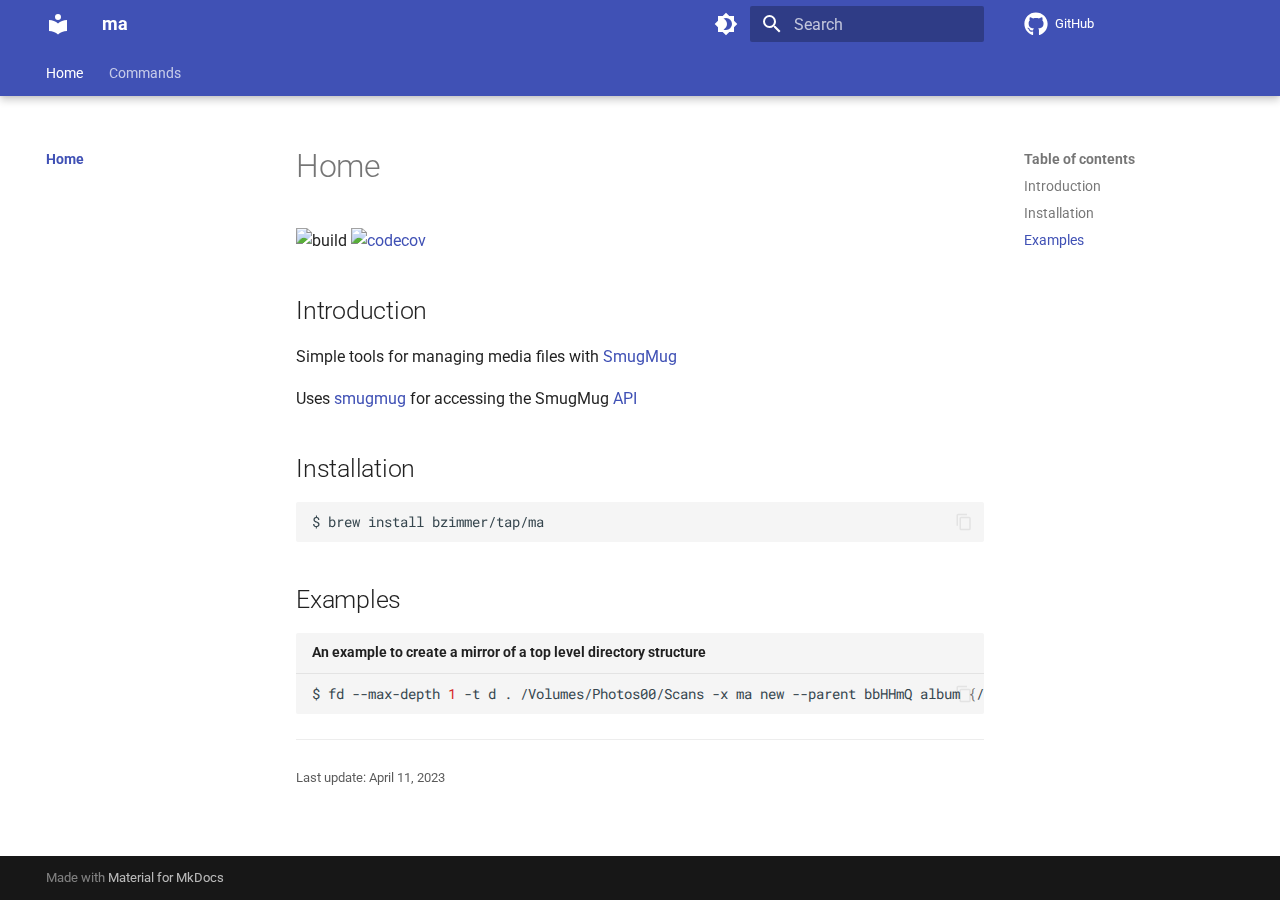
==== index.html @ cb4f2730 "Deployed d72f75f with MkDocs version: 1.4.2" ====
<!doctype html>
<html lang="en" class="no-js">
  <head>
    
      <meta charset="utf-8">
      <meta name="viewport" content="width=device-width,initial-scale=1">
      
      
      
        <link rel="canonical" href="https://bzimmer.github.io/ma/">
      
      
      
        <link rel="next" href="commands/">
      
      <link rel="icon" href="assets/images/favicon.png">
      <meta name="generator" content="mkdocs-1.4.2, mkdocs-material-9.1.6">
    
    
      
        <title>ma</title>
      
    
    
      <link rel="stylesheet" href="assets/stylesheets/main.ded33207.min.css">
      
        
        <link rel="stylesheet" href="assets/stylesheets/palette.a0c5b2b5.min.css">
      
      

    
    
    
      
        
        
        <link rel="preconnect" href="https://fonts.gstatic.com" crossorigin>
        <link rel="stylesheet" href="https://fonts.googleapis.com/css?family=Roboto:300,300i,400,400i,700,700i%7CRoboto+Mono:400,400i,700,700i&display=fallback">
        <style>:root{--md-text-font:"Roboto";--md-code-font:"Roboto Mono"}</style>
      
    
    
      <link rel="stylesheet" href="css/extra.css">
    
    <script>__md_scope=new URL(".",location),__md_hash=e=>[...e].reduce((e,_)=>(e<<5)-e+_.charCodeAt(0),0),__md_get=(e,_=localStorage,t=__md_scope)=>JSON.parse(_.getItem(t.pathname+"."+e)),__md_set=(e,_,t=localStorage,a=__md_scope)=>{try{t.setItem(a.pathname+"."+e,JSON.stringify(_))}catch(e){}}</script>
    
      

    
    
    
  </head>
  
  
    
    
      
    
    
    
    
    <body dir="ltr" data-md-color-scheme="default" data-md-color-primary="" data-md-color-accent="">
  
    
    
      <script>var palette=__md_get("__palette");if(palette&&"object"==typeof palette.color)for(var key of Object.keys(palette.color))document.body.setAttribute("data-md-color-"+key,palette.color[key])</script>
    
    <input class="md-toggle" data-md-toggle="drawer" type="checkbox" id="__drawer" autocomplete="off">
    <input class="md-toggle" data-md-toggle="search" type="checkbox" id="__search" autocomplete="off">
    <label class="md-overlay" for="__drawer"></label>
    <div data-md-component="skip">
      
        
        <a href="#home" class="md-skip">
          Skip to content
        </a>
      
    </div>
    <div data-md-component="announce">
      
    </div>
    
    
      

  

<header class="md-header md-header--shadow md-header--lifted" data-md-component="header">
  <nav class="md-header__inner md-grid" aria-label="Header">
    <a href="." title="ma" class="md-header__button md-logo" aria-label="ma" data-md-component="logo">
      
  
  <svg xmlns="http://www.w3.org/2000/svg" viewBox="0 0 24 24"><path d="M12 8a3 3 0 0 0 3-3 3 3 0 0 0-3-3 3 3 0 0 0-3 3 3 3 0 0 0 3 3m0 3.54C9.64 9.35 6.5 8 3 8v11c3.5 0 6.64 1.35 9 3.54 2.36-2.19 5.5-3.54 9-3.54V8c-3.5 0-6.64 1.35-9 3.54Z"/></svg>

    </a>
    <label class="md-header__button md-icon" for="__drawer">
      <svg xmlns="http://www.w3.org/2000/svg" viewBox="0 0 24 24"><path d="M3 6h18v2H3V6m0 5h18v2H3v-2m0 5h18v2H3v-2Z"/></svg>
    </label>
    <div class="md-header__title" data-md-component="header-title">
      <div class="md-header__ellipsis">
        <div class="md-header__topic">
          <span class="md-ellipsis">
            ma
          </span>
        </div>
        <div class="md-header__topic" data-md-component="header-topic">
          <span class="md-ellipsis">
            
              Home
            
          </span>
        </div>
      </div>
    </div>
    
      <form class="md-header__option" data-md-component="palette">
        
          
          <input class="md-option" data-md-color-media="(prefers-color-scheme: light)" data-md-color-scheme="default" data-md-color-primary="" data-md-color-accent=""  aria-label="dark mode"  type="radio" name="__palette" id="__palette_1">
          
            <label class="md-header__button md-icon" title="dark mode" for="__palette_2" hidden>
              <svg xmlns="http://www.w3.org/2000/svg" viewBox="0 0 24 24"><path d="M12 18c-.89 0-1.74-.2-2.5-.55C11.56 16.5 13 14.42 13 12c0-2.42-1.44-4.5-3.5-5.45C10.26 6.2 11.11 6 12 6a6 6 0 0 1 6 6 6 6 0 0 1-6 6m8-9.31V4h-4.69L12 .69 8.69 4H4v4.69L.69 12 4 15.31V20h4.69L12 23.31 15.31 20H20v-4.69L23.31 12 20 8.69Z"/></svg>
            </label>
          
        
          
          <input class="md-option" data-md-color-media="(prefers-color-scheme: dark)" data-md-color-scheme="slate" data-md-color-primary="" data-md-color-accent=""  aria-label="light mode"  type="radio" name="__palette" id="__palette_2">
          
            <label class="md-header__button md-icon" title="light mode" for="__palette_1" hidden>
              <svg xmlns="http://www.w3.org/2000/svg" viewBox="0 0 24 24"><path d="M12 8a4 4 0 0 0-4 4 4 4 0 0 0 4 4 4 4 0 0 0 4-4 4 4 0 0 0-4-4m0 10a6 6 0 0 1-6-6 6 6 0 0 1 6-6 6 6 0 0 1 6 6 6 6 0 0 1-6 6m8-9.31V4h-4.69L12 .69 8.69 4H4v4.69L.69 12 4 15.31V20h4.69L12 23.31 15.31 20H20v-4.69L23.31 12 20 8.69Z"/></svg>
            </label>
          
        
      </form>
    
    
    
      <label class="md-header__button md-icon" for="__search">
        <svg xmlns="http://www.w3.org/2000/svg" viewBox="0 0 24 24"><path d="M9.5 3A6.5 6.5 0 0 1 16 9.5c0 1.61-.59 3.09-1.56 4.23l.27.27h.79l5 5-1.5 1.5-5-5v-.79l-.27-.27A6.516 6.516 0 0 1 9.5 16 6.5 6.5 0 0 1 3 9.5 6.5 6.5 0 0 1 9.5 3m0 2C7 5 5 7 5 9.5S7 14 9.5 14 14 12 14 9.5 12 5 9.5 5Z"/></svg>
      </label>
      <div class="md-search" data-md-component="search" role="dialog">
  <label class="md-search__overlay" for="__search"></label>
  <div class="md-search__inner" role="search">
    <form class="md-search__form" name="search">
      <input type="text" class="md-search__input" name="query" aria-label="Search" placeholder="Search" autocapitalize="off" autocorrect="off" autocomplete="off" spellcheck="false" data-md-component="search-query" required>
      <label class="md-search__icon md-icon" for="__search">
        <svg xmlns="http://www.w3.org/2000/svg" viewBox="0 0 24 24"><path d="M9.5 3A6.5 6.5 0 0 1 16 9.5c0 1.61-.59 3.09-1.56 4.23l.27.27h.79l5 5-1.5 1.5-5-5v-.79l-.27-.27A6.516 6.516 0 0 1 9.5 16 6.5 6.5 0 0 1 3 9.5 6.5 6.5 0 0 1 9.5 3m0 2C7 5 5 7 5 9.5S7 14 9.5 14 14 12 14 9.5 12 5 9.5 5Z"/></svg>
        <svg xmlns="http://www.w3.org/2000/svg" viewBox="0 0 24 24"><path d="M20 11v2H8l5.5 5.5-1.42 1.42L4.16 12l7.92-7.92L13.5 5.5 8 11h12Z"/></svg>
      </label>
      <nav class="md-search__options" aria-label="Search">
        
        <button type="reset" class="md-search__icon md-icon" title="Clear" aria-label="Clear" tabindex="-1">
          <svg xmlns="http://www.w3.org/2000/svg" viewBox="0 0 24 24"><path d="M19 6.41 17.59 5 12 10.59 6.41 5 5 6.41 10.59 12 5 17.59 6.41 19 12 13.41 17.59 19 19 17.59 13.41 12 19 6.41Z"/></svg>
        </button>
      </nav>
      
    </form>
    <div class="md-search__output">
      <div class="md-search__scrollwrap" data-md-scrollfix>
        <div class="md-search-result" data-md-component="search-result">
          <div class="md-search-result__meta">
            Initializing search
          </div>
          <ol class="md-search-result__list" role="presentation"></ol>
        </div>
      </div>
    </div>
  </div>
</div>
    
    
      <div class="md-header__source">
        <a href="https://github.com/bzimmer/ma" title="Go to repository" class="md-source" data-md-component="source">
  <div class="md-source__icon md-icon">
    
    <svg xmlns="http://www.w3.org/2000/svg" viewBox="0 0 496 512"><!--! Font Awesome Free 6.4.0 by @fontawesome - https://fontawesome.com License - https://fontawesome.com/license/free (Icons: CC BY 4.0, Fonts: SIL OFL 1.1, Code: MIT License) Copyright 2023 Fonticons, Inc.--><path d="M165.9 397.4c0 2-2.3 3.6-5.2 3.6-3.3.3-5.6-1.3-5.6-3.6 0-2 2.3-3.6 5.2-3.6 3-.3 5.6 1.3 5.6 3.6zm-31.1-4.5c-.7 2 1.3 4.3 4.3 4.9 2.6 1 5.6 0 6.2-2s-1.3-4.3-4.3-5.2c-2.6-.7-5.5.3-6.2 2.3zm44.2-1.7c-2.9.7-4.9 2.6-4.6 4.9.3 2 2.9 3.3 5.9 2.6 2.9-.7 4.9-2.6 4.6-4.6-.3-1.9-3-3.2-5.9-2.9zM244.8 8C106.1 8 0 113.3 0 252c0 110.9 69.8 205.8 169.5 239.2 12.8 2.3 17.3-5.6 17.3-12.1 0-6.2-.3-40.4-.3-61.4 0 0-70 15-84.7-29.8 0 0-11.4-29.1-27.8-36.6 0 0-22.9-15.7 1.6-15.4 0 0 24.9 2 38.6 25.8 21.9 38.6 58.6 27.5 72.9 20.9 2.3-16 8.8-27.1 16-33.7-55.9-6.2-112.3-14.3-112.3-110.5 0-27.5 7.6-41.3 23.6-58.9-2.6-6.5-11.1-33.3 2.6-67.9 20.9-6.5 69 27 69 27 20-5.6 41.5-8.5 62.8-8.5s42.8 2.9 62.8 8.5c0 0 48.1-33.6 69-27 13.7 34.7 5.2 61.4 2.6 67.9 16 17.7 25.8 31.5 25.8 58.9 0 96.5-58.9 104.2-114.8 110.5 9.2 7.9 17 22.9 17 46.4 0 33.7-.3 75.4-.3 83.6 0 6.5 4.6 14.4 17.3 12.1C428.2 457.8 496 362.9 496 252 496 113.3 383.5 8 244.8 8zM97.2 352.9c-1.3 1-1 3.3.7 5.2 1.6 1.6 3.9 2.3 5.2 1 1.3-1 1-3.3-.7-5.2-1.6-1.6-3.9-2.3-5.2-1zm-10.8-8.1c-.7 1.3.3 2.9 2.3 3.9 1.6 1 3.6.7 4.3-.7.7-1.3-.3-2.9-2.3-3.9-2-.6-3.6-.3-4.3.7zm32.4 35.6c-1.6 1.3-1 4.3 1.3 6.2 2.3 2.3 5.2 2.6 6.5 1 1.3-1.3.7-4.3-1.3-6.2-2.2-2.3-5.2-2.6-6.5-1zm-11.4-14.7c-1.6 1-1.6 3.6 0 5.9 1.6 2.3 4.3 3.3 5.6 2.3 1.6-1.3 1.6-3.9 0-6.2-1.4-2.3-4-3.3-5.6-2z"/></svg>
  </div>
  <div class="md-source__repository">
    GitHub
  </div>
</a>
      </div>
    
  </nav>
  
    
      
<nav class="md-tabs" aria-label="Tabs" data-md-component="tabs">
  <div class="md-grid">
    <ul class="md-tabs__list">
      
        
  
  
    
  


  <li class="md-tabs__item">
    <a href="." class="md-tabs__link md-tabs__link--active">
      Home
    </a>
  </li>

      
        
  
  


  <li class="md-tabs__item">
    <a href="commands/" class="md-tabs__link">
      Commands
    </a>
  </li>

      
    </ul>
  </div>
</nav>
    
  
</header>
    
    <div class="md-container" data-md-component="container">
      
      
        
      
      <main class="md-main" data-md-component="main">
        <div class="md-main__inner md-grid">
          
            
              
              <div class="md-sidebar md-sidebar--primary" data-md-component="sidebar" data-md-type="navigation" >
                <div class="md-sidebar__scrollwrap">
                  <div class="md-sidebar__inner">
                    

  


<nav class="md-nav md-nav--primary md-nav--lifted" aria-label="Navigation" data-md-level="0">
  <label class="md-nav__title" for="__drawer">
    <a href="." title="ma" class="md-nav__button md-logo" aria-label="ma" data-md-component="logo">
      
  
  <svg xmlns="http://www.w3.org/2000/svg" viewBox="0 0 24 24"><path d="M12 8a3 3 0 0 0 3-3 3 3 0 0 0-3-3 3 3 0 0 0-3 3 3 3 0 0 0 3 3m0 3.54C9.64 9.35 6.5 8 3 8v11c3.5 0 6.64 1.35 9 3.54 2.36-2.19 5.5-3.54 9-3.54V8c-3.5 0-6.64 1.35-9 3.54Z"/></svg>

    </a>
    ma
  </label>
  
    <div class="md-nav__source">
      <a href="https://github.com/bzimmer/ma" title="Go to repository" class="md-source" data-md-component="source">
  <div class="md-source__icon md-icon">
    
    <svg xmlns="http://www.w3.org/2000/svg" viewBox="0 0 496 512"><!--! Font Awesome Free 6.4.0 by @fontawesome - https://fontawesome.com License - https://fontawesome.com/license/free (Icons: CC BY 4.0, Fonts: SIL OFL 1.1, Code: MIT License) Copyright 2023 Fonticons, Inc.--><path d="M165.9 397.4c0 2-2.3 3.6-5.2 3.6-3.3.3-5.6-1.3-5.6-3.6 0-2 2.3-3.6 5.2-3.6 3-.3 5.6 1.3 5.6 3.6zm-31.1-4.5c-.7 2 1.3 4.3 4.3 4.9 2.6 1 5.6 0 6.2-2s-1.3-4.3-4.3-5.2c-2.6-.7-5.5.3-6.2 2.3zm44.2-1.7c-2.9.7-4.9 2.6-4.6 4.9.3 2 2.9 3.3 5.9 2.6 2.9-.7 4.9-2.6 4.6-4.6-.3-1.9-3-3.2-5.9-2.9zM244.8 8C106.1 8 0 113.3 0 252c0 110.9 69.8 205.8 169.5 239.2 12.8 2.3 17.3-5.6 17.3-12.1 0-6.2-.3-40.4-.3-61.4 0 0-70 15-84.7-29.8 0 0-11.4-29.1-27.8-36.6 0 0-22.9-15.7 1.6-15.4 0 0 24.9 2 38.6 25.8 21.9 38.6 58.6 27.5 72.9 20.9 2.3-16 8.8-27.1 16-33.7-55.9-6.2-112.3-14.3-112.3-110.5 0-27.5 7.6-41.3 23.6-58.9-2.6-6.5-11.1-33.3 2.6-67.9 20.9-6.5 69 27 69 27 20-5.6 41.5-8.5 62.8-8.5s42.8 2.9 62.8 8.5c0 0 48.1-33.6 69-27 13.7 34.7 5.2 61.4 2.6 67.9 16 17.7 25.8 31.5 25.8 58.9 0 96.5-58.9 104.2-114.8 110.5 9.2 7.9 17 22.9 17 46.4 0 33.7-.3 75.4-.3 83.6 0 6.5 4.6 14.4 17.3 12.1C428.2 457.8 496 362.9 496 252 496 113.3 383.5 8 244.8 8zM97.2 352.9c-1.3 1-1 3.3.7 5.2 1.6 1.6 3.9 2.3 5.2 1 1.3-1 1-3.3-.7-5.2-1.6-1.6-3.9-2.3-5.2-1zm-10.8-8.1c-.7 1.3.3 2.9 2.3 3.9 1.6 1 3.6.7 4.3-.7.7-1.3-.3-2.9-2.3-3.9-2-.6-3.6-.3-4.3.7zm32.4 35.6c-1.6 1.3-1 4.3 1.3 6.2 2.3 2.3 5.2 2.6 6.5 1 1.3-1.3.7-4.3-1.3-6.2-2.2-2.3-5.2-2.6-6.5-1zm-11.4-14.7c-1.6 1-1.6 3.6 0 5.9 1.6 2.3 4.3 3.3 5.6 2.3 1.6-1.3 1.6-3.9 0-6.2-1.4-2.3-4-3.3-5.6-2z"/></svg>
  </div>
  <div class="md-source__repository">
    GitHub
  </div>
</a>
    </div>
  
  <ul class="md-nav__list" data-md-scrollfix>
    
      
      
      

  
  
    
  
  
    <li class="md-nav__item md-nav__item--active">
      
      <input class="md-nav__toggle md-toggle" type="checkbox" id="__toc">
      
      
        
      
      
        <label class="md-nav__link md-nav__link--active" for="__toc">
          Home
          <span class="md-nav__icon md-icon"></span>
        </label>
      
      <a href="." class="md-nav__link md-nav__link--active">
        Home
      </a>
      
        

<nav class="md-nav md-nav--secondary" aria-label="Table of contents">
  
  
  
    
  
  
    <label class="md-nav__title" for="__toc">
      <span class="md-nav__icon md-icon"></span>
      Table of contents
    </label>
    <ul class="md-nav__list" data-md-component="toc" data-md-scrollfix>
      
        <li class="md-nav__item">
  <a href="#introduction" class="md-nav__link">
    Introduction
  </a>
  
</li>
      
        <li class="md-nav__item">
  <a href="#installation" class="md-nav__link">
    Installation
  </a>
  
</li>
      
        <li class="md-nav__item">
  <a href="#examples" class="md-nav__link">
    Examples
  </a>
  
</li>
      
    </ul>
  
</nav>
      
    </li>
  

    
      
      
      

  
  
  
    <li class="md-nav__item">
      <a href="commands/" class="md-nav__link">
        Commands
      </a>
    </li>
  

    
  </ul>
</nav>
                  </div>
                </div>
              </div>
            
            
              
              <div class="md-sidebar md-sidebar--secondary" data-md-component="sidebar" data-md-type="toc" >
                <div class="md-sidebar__scrollwrap">
                  <div class="md-sidebar__inner">
                    

<nav class="md-nav md-nav--secondary" aria-label="Table of contents">
  
  
  
    
  
  
    <label class="md-nav__title" for="__toc">
      <span class="md-nav__icon md-icon"></span>
      Table of contents
    </label>
    <ul class="md-nav__list" data-md-component="toc" data-md-scrollfix>
      
        <li class="md-nav__item">
  <a href="#introduction" class="md-nav__link">
    Introduction
  </a>
  
</li>
      
        <li class="md-nav__item">
  <a href="#installation" class="md-nav__link">
    Installation
  </a>
  
</li>
      
        <li class="md-nav__item">
  <a href="#examples" class="md-nav__link">
    Examples
  </a>
  
</li>
      
    </ul>
  
</nav>
                  </div>
                </div>
              </div>
            
          
          
            <div class="md-content" data-md-component="content">
              <article class="md-content__inner md-typeset">
                
                  
  



  
  


<h1 id="home">Home</h1>
<p><img alt="build" src="https://github.com/bzimmer/ma/actions/workflows/build.yaml/badge.svg" />
<a href="https://codecov.io/gh/bzimmer/ma"><img alt="codecov" src="https://codecov.io/gh/bzimmer/ma/branch/main/graph/badge.svg?token=J4JYIPRZUC" /></a></p>
<h2 id="introduction">Introduction</h2>
<p>Simple tools for managing media files with <a href="https://smugmug.com/">SmugMug</a></p>
<p>Uses <a href="https://github.com/bzimmer/smugmug">smugmug</a> for accessing the SmugMug <a href="https://api.smugmug.com">API</a></p>
<h2 id="installation">Installation</h2>
<div class="language-shell highlight"><pre><span></span><code><span id="__span-0-1"><a id="__codelineno-0-1" name="__codelineno-0-1" href="#__codelineno-0-1"></a>$<span class="w"> </span>brew<span class="w"> </span>install<span class="w"> </span>bzimmer/tap/ma
</span></code></pre></div>
<h2 id="examples">Examples</h2>
<div class="language-shell highlight"><span class="filename">An example to create a mirror of a top level directory structure</span><pre><span></span><code><span id="__span-1-1"><a id="__codelineno-1-1" name="__codelineno-1-1" href="#__codelineno-1-1"></a>$<span class="w"> </span>fd<span class="w"> </span>--max-depth<span class="w"> </span><span class="m">1</span><span class="w"> </span>-t<span class="w"> </span>d<span class="w"> </span>.<span class="w"> </span>/Volumes/Photos00/Scans<span class="w"> </span>-x<span class="w"> </span>ma<span class="w"> </span>new<span class="w"> </span>--parent<span class="w"> </span>bbHHmQ<span class="w"> </span>album<span class="w"> </span><span class="o">{</span>/.<span class="o">}</span>
</span></code></pre></div>

  <hr>
<div class="md-source-file">
  <small>
    
      Last update:
      <span class="git-revision-date-localized-plugin git-revision-date-localized-plugin-date">April 11, 2023</span>
      
    
  </small>
</div>





                
              </article>
            </div>
          
          
        </div>
        
          <button type="button" class="md-top md-icon" data-md-component="top" hidden>
            <svg xmlns="http://www.w3.org/2000/svg" viewBox="0 0 24 24"><path d="M13 20h-2V8l-5.5 5.5-1.42-1.42L12 4.16l7.92 7.92-1.42 1.42L13 8v12Z"/></svg>
            Back to top
          </button>
        
      </main>
      
        <footer class="md-footer">
  
  <div class="md-footer-meta md-typeset">
    <div class="md-footer-meta__inner md-grid">
      <div class="md-copyright">
  
  
    Made with
    <a href="https://squidfunk.github.io/mkdocs-material/" target="_blank" rel="noopener">
      Material for MkDocs
    </a>
  
</div>
      
    </div>
  </div>
</footer>
      
    </div>
    <div class="md-dialog" data-md-component="dialog">
      <div class="md-dialog__inner md-typeset"></div>
    </div>
    
    <script id="__config" type="application/json">{"base": ".", "features": ["content.code.annotate", "content.code.copy", "content.code.select", "navigation.top", "navigation.instant", "navigation.expand", "navigation.sections", "navigation.tabs", "navigation.tabs.sticky"], "search": "assets/javascripts/workers/search.208ed371.min.js", "translations": {"clipboard.copied": "Copied to clipboard", "clipboard.copy": "Copy to clipboard", "search.result.more.one": "1 more on this page", "search.result.more.other": "# more on this page", "search.result.none": "No matching documents", "search.result.one": "1 matching document", "search.result.other": "# matching documents", "search.result.placeholder": "Type to start searching", "search.result.term.missing": "Missing", "select.version": "Select version"}}</script>
    
    
      <script src="assets/javascripts/bundle.51198bba.min.js"></script>
      
        <script src="https://unpkg.com/tablesort@5.3.0/dist/tablesort.min.js"></script>
      
        <script src="js/tablesort.js"></script>
      
    
  </body>
</html>
---- assets/stylesheets/main.ded33207.min.css ----
@charset "UTF-8";html{-webkit-text-size-adjust:none;-moz-text-size-adjust:none;text-size-adjust:none;box-sizing:border-box}*,:after,:before{box-sizing:inherit}@media (prefers-reduced-motion){*,:after,:before{transition:none!important}}body{margin:0}a,button,input,label{-webkit-tap-highlight-color:transparent}a{color:inherit;text-decoration:none}hr{border:0;box-sizing:initial;display:block;height:.05rem;overflow:visible;padding:0}small{font-size:80%}sub,sup{line-height:1em}img{border-style:none}table{border-collapse:initial;border-spacing:0}td,th{font-weight:400;vertical-align:top}button{background:#0000;border:0;font-family:inherit;font-size:inherit;margin:0;padding:0}input{border:0;outline:none}:root{--md-primary-fg-color:#4051b5;--md-primary-fg-color--light:#5d6cc0;--md-primary-fg-color--dark:#303fa1;--md-primary-bg-color:#fff;--md-primary-bg-color--light:#ffffffb3;--md-accent-fg-color:#526cfe;--md-accent-fg-color--transparent:#526cfe1a;--md-accent-bg-color:#fff;--md-accent-bg-color--light:#ffffffb3}:root,[data-md-color-scheme=default]{--md-default-fg-color:#000000de;--md-default-fg-color--light:#0000008a;--md-default-fg-color--lighter:#00000052;--md-default-fg-color--lightest:#00000012;--md-default-bg-color:#fff;--md-default-bg-color--light:#ffffffb3;--md-default-bg-color--lighter:#ffffff4d;--md-default-bg-color--lightest:#ffffff1f;--md-code-fg-color:#36464e;--md-code-bg-color:#f5f5f5;--md-code-hl-color:#ffff0080;--md-code-hl-number-color:#d52a2a;--md-code-hl-special-color:#db1457;--md-code-hl-function-color:#a846b9;--md-code-hl-constant-color:#6e59d9;--md-code-hl-keyword-color:#3f6ec6;--md-code-hl-string-color:#1c7d4d;--md-code-hl-name-color:var(--md-code-fg-color);--md-code-hl-operator-color:var(--md-default-fg-color--light);--md-code-hl-punctuation-color:var(--md-default-fg-color--light);--md-code-hl-comment-color:var(--md-default-fg-color--light);--md-code-hl-generic-color:var(--md-default-fg-color--light);--md-code-hl-variable-color:var(--md-default-fg-color--light);--md-typeset-color:var(--md-default-fg-color);--md-typeset-a-color:var(--md-primary-fg-color);--md-typeset-mark-color:#ffff0080;--md-typeset-del-color:#f5503d26;--md-typeset-ins-color:#0bd57026;--md-typeset-kbd-color:#fafafa;--md-typeset-kbd-accent-color:#fff;--md-typeset-kbd-border-color:#b8b8b8;--md-typeset-table-color:#0000001f;--md-typeset-table-color--light:rgba(0,0,0,.035);--md-admonition-fg-color:var(--md-default-fg-color);--md-admonition-bg-color:var(--md-default-bg-color);--md-warning-fg-color:#000000de;--md-warning-bg-color:#ff9;--md-footer-fg-color:#fff;--md-footer-fg-color--light:#ffffffb3;--md-footer-fg-color--lighter:#ffffff73;--md-footer-bg-color:#000000de;--md-footer-bg-color--dark:#00000052;--md-shadow-z1:0 0.2rem 0.5rem #0000000d,0 0 0.05rem #0000001a;--md-shadow-z2:0 0.2rem 0.5rem #0000001a,0 0 0.05rem #00000040;--md-shadow-z3:0 0.2rem 0.5rem #0003,0 0 0.05rem #00000059}.md-icon svg{fill:currentcolor;display:block;height:1.2rem;width:1.2rem}body{-webkit-font-smoothing:antialiased;-moz-osx-font-smoothing:grayscale;--md-text-font-family:var(--md-text-font,_),-apple-system,BlinkMacSystemFont,Helvetica,Arial,sans-serif;--md-code-font-family:var(--md-code-font,_),SFMono-Regular,Consolas,Menlo,monospace}aside,body,input{font-feature-settings:"kern","liga";color:var(--md-typeset-color);font-family:var(--md-text-font-family)}code,kbd,pre{font-feature-settings:"kern";font-family:var(--md-code-font-family)}:root{--md-typeset-table-sort-icon:url('data:image/svg+xml;charset=utf-8,<svg xmlns="http://www.w3.org/2000/svg" viewBox="0 0 24 24"><path d="m18 21-4-4h3V7h-3l4-4 4 4h-3v10h3M2 19v-2h10v2M2 13v-2h7v2M2 7V5h4v2H2Z"/></svg>');--md-typeset-table-sort-icon--asc:url('data:image/svg+xml;charset=utf-8,<svg xmlns="http://www.w3.org/2000/svg" viewBox="0 0 24 24"><path d="M19 17h3l-4 4-4-4h3V3h2M2 17h10v2H2M6 5v2H2V5m0 6h7v2H2v-2Z"/></svg>');--md-typeset-table-sort-icon--desc:url('data:image/svg+xml;charset=utf-8,<svg xmlns="http://www.w3.org/2000/svg" viewBox="0 0 24 24"><path d="M19 7h3l-4-4-4 4h3v14h2M2 17h10v2H2M6 5v2H2V5m0 6h7v2H2v-2Z"/></svg>')}.md-typeset{-webkit-print-color-adjust:exact;color-adjust:exact;font-size:.8rem;line-height:1.6}@media print{.md-typeset{font-size:.68rem}}.md-typeset blockquote,.md-typeset dl,.md-typeset figure,.md-typeset ol,.md-typeset pre,.md-typeset ul{margin-bottom:1em;margin-top:1em}.md-typeset h1{color:var(--md-default-fg-color--light);font-size:2em;line-height:1.3;margin:0 0 1.25em}.md-typeset h1,.md-typeset h2{font-weight:300;letter-spacing:-.01em}.md-typeset h2{font-size:1.5625em;line-height:1.4;margin:1.6em 0 .64em}.md-typeset h3{font-size:1.25em;font-weight:400;letter-spacing:-.01em;line-height:1.5;margin:1.6em 0 .8em}.md-typeset h2+h3{margin-top:.8em}.md-typeset h4{font-weight:700;letter-spacing:-.01em;margin:1em 0}.md-typeset h5,.md-typeset h6{color:var(--md-default-fg-color--light);font-size:.8em;font-weight:700;letter-spacing:-.01em;margin:1.25em 0}.md-typeset h5{text-transform:uppercase}.md-typeset hr{border-bottom:.05rem solid var(--md-default-fg-color--lightest);display:flow-root;margin:1.5em 0}.md-typeset a{color:var(--md-typeset-a-color);word-break:break-word}.md-typeset a,.md-typeset a:before{transition:color 125ms}.md-typeset a:focus,.md-typeset a:hover{color:var(--md-accent-fg-color)}.md-typeset a:focus code,.md-typeset a:hover code{background-color:var(--md-accent-fg-color--transparent)}.md-typeset a code{color:currentcolor;transition:background-color 125ms}.md-typeset a.focus-visible{outline-color:var(--md-accent-fg-color);outline-offset:.2rem}.md-typeset code,.md-typeset kbd,.md-typeset pre{color:var(--md-code-fg-color);direction:ltr;font-variant-ligatures:none}@media print{.md-typeset code,.md-typeset kbd,.md-typeset pre{white-space:pre-wrap}}.md-typeset code{background-color:var(--md-code-bg-color);border-radius:.1rem;-webkit-box-decoration-break:clone;box-decoration-break:clone;font-size:.85em;padding:0 .2941176471em;word-break:break-word}.md-typeset code:not(.focus-visible){-webkit-tap-highlight-color:transparent;outline:none}.md-typeset pre{display:flow-root;line-height:1.4;position:relative}.md-typeset pre>code{-webkit-box-decoration-break:slice;box-decoration-break:slice;box-shadow:none;display:block;margin:0;outline-color:var(--md-accent-fg-color);overflow:auto;padding:.7720588235em 1.1764705882em;scrollbar-color:var(--md-default-fg-color--lighter) #0000;scrollbar-width:thin;touch-action:auto;word-break:normal}.md-typeset pre>code:hover{scrollbar-color:var(--md-accent-fg-color) #0000}.md-typeset pre>code::-webkit-scrollbar{height:.2rem;width:.2rem}.md-typeset pre>code::-webkit-scrollbar-thumb{background-color:var(--md-default-fg-color--lighter)}.md-typeset pre>code::-webkit-scrollbar-thumb:hover{background-color:var(--md-accent-fg-color)}.md-typeset kbd{background-color:var(--md-typeset-kbd-color);border-radius:.1rem;box-shadow:0 .1rem 0 .05rem var(--md-typeset-kbd-border-color),0 .1rem 0 var(--md-typeset-kbd-border-color),0 -.1rem .2rem var(--md-typeset-kbd-accent-color) inset;color:var(--md-default-fg-color);display:inline-block;font-size:.75em;padding:0 .6666666667em;vertical-align:text-top;word-break:break-word}.md-typeset mark{background-color:var(--md-typeset-mark-color);-webkit-box-decoration-break:clone;box-decoration-break:clone;color:inherit;word-break:break-word}.md-typeset abbr{border-bottom:.05rem dotted var(--md-default-fg-color--light);cursor:help;text-decoration:none}@media (hover:none){.md-typeset abbr[title]:focus:after,.md-typeset abbr[title]:hover:after{background-color:var(--md-default-fg-color);border-radius:.1rem;box-shadow:var(--md-shadow-z3);color:var(--md-default-bg-color);content:attr(title);font-size:.7rem;left:.8rem;margin-top:2em;padding:.2rem .3rem;position:absolute;right:.8rem}}.md-typeset small{opacity:.75}[dir=ltr] .md-typeset sub,[dir=ltr] .md-typeset sup{margin-left:.078125em}[dir=rtl] .md-typeset sub,[dir=rtl] .md-typeset sup{margin-right:.078125em}[dir=ltr] .md-typeset blockquote{padding-left:.6rem}[dir=rtl] .md-typeset blockquote{padding-right:.6rem}[dir=ltr] .md-typeset blockquote{border-left:.2rem solid var(--md-default-fg-color--lighter)}[dir=rtl] .md-typeset blockquote{border-right:.2rem solid var(--md-default-fg-color--lighter)}.md-typeset blockquote{color:var(--md-default-fg-color--light);margin-left:0;margin-right:0}.md-typeset ul{list-style-type:disc}[dir=ltr] .md-typeset ol,[dir=ltr] .md-typeset ul{margin-left:.625em}[dir=rtl] .md-typeset ol,[dir=rtl] .md-typeset ul{margin-right:.625em}.md-typeset ol,.md-typeset ul{padding:0}.md-typeset ol:not([hidden]),.md-typeset ul:not([hidden]){display:flow-root}.md-typeset ol ol,.md-typeset ul ol{list-style-type:lower-alpha}.md-typeset ol ol ol,.md-typeset ul ol ol{list-style-type:lower-roman}[dir=ltr] .md-typeset ol li,[dir=ltr] .md-typeset ul li{margin-left:1.25em}[dir=rtl] .md-typeset ol li,[dir=rtl] .md-typeset ul li{margin-right:1.25em}.md-typeset ol li,.md-typeset ul li{margin-bottom:.5em}.md-typeset ol li blockquote,.md-typeset ol li p,.md-typeset ul li blockquote,.md-typeset ul li p{margin:.5em 0}.md-typeset ol li:last-child,.md-typeset ul li:last-child{margin-bottom:0}[dir=ltr] .md-typeset ol li ol,[dir=ltr] .md-typeset ol li ul,[dir=ltr] .md-typeset ul li ol,[dir=ltr] .md-typeset ul li ul{margin-left:.625em}[dir=rtl] .md-typeset ol li ol,[dir=rtl] .md-typeset ol li ul,[dir=rtl] .md-typeset ul li ol,[dir=rtl] .md-typeset ul li ul{margin-right:.625em}.md-typeset ol li ol,.md-typeset ol li ul,.md-typeset ul li ol,.md-typeset ul li ul{margin-bottom:.5em;margin-top:.5em}[dir=ltr] .md-typeset dd{margin-left:1.875em}[dir=rtl] .md-typeset dd{margin-right:1.875em}.md-typeset dd{margin-bottom:1.5em;margin-top:1em}.md-typeset img,.md-typeset svg,.md-typeset video{height:auto;max-width:100%}.md-typeset img[align=left]{margin:1em 1em 1em 0}.md-typeset img[align=right]{margin:1em 0 1em 1em}.md-typeset img[align]:only-child{margin-top:0}.md-typeset img[src$="#gh-dark-mode-only"],.md-typeset img[src$="#only-dark"]{display:none}.md-typeset figure{display:flow-root;margin:1em auto;max-width:100%;text-align:center;width:-webkit-fit-content;width:-moz-fit-content;width:fit-content}.md-typeset figure img{display:block}.md-typeset figcaption{font-style:italic;margin:1em auto;max-width:24rem}.md-typeset iframe{max-width:100%}.md-typeset table:not([class]){background-color:var(--md-default-bg-color);border:.05rem solid var(--md-typeset-table-color);border-radius:.1rem;display:inline-block;font-size:.64rem;max-width:100%;overflow:auto;touch-action:auto}@media print{.md-typeset table:not([class]){display:table}}.md-typeset table:not([class])+*{margin-top:1.5em}.md-typeset table:not([class]) td>:first-child,.md-typeset table:not([class]) th>:first-child{margin-top:0}.md-typeset table:not([class]) td>:last-child,.md-typeset table:not([class]) th>:last-child{margin-bottom:0}.md-typeset table:not([class]) td:not([align]),.md-typeset table:not([class]) th:not([align]){text-align:left}[dir=rtl] .md-typeset table:not([class]) td:not([align]),[dir=rtl] .md-typeset table:not([class]) th:not([align]){text-align:right}.md-typeset table:not([class]) th{font-weight:700;min-width:5rem;padding:.9375em 1.25em;vertical-align:top}.md-typeset table:not([class]) td{border-top:.05rem solid var(--md-typeset-table-color);padding:.9375em 1.25em;vertical-align:top}.md-typeset table:not([class]) tbody tr{transition:background-color 125ms}.md-typeset table:not([class]) tbody tr:hover{background-color:var(--md-typeset-table-color--light);box-shadow:0 .05rem 0 var(--md-default-bg-color) inset}.md-typeset table:not([class]) a{word-break:normal}.md-typeset table th[role=columnheader]{cursor:pointer}[dir=ltr] .md-typeset table th[role=columnheader]:after{margin-left:.5em}[dir=rtl] .md-typeset table th[role=columnheader]:after{margin-right:.5em}.md-typeset table th[role=columnheader]:after{content:"";display:inline-block;height:1.2em;-webkit-mask-image:var(--md-typeset-table-sort-icon);mask-image:var(--md-typeset-table-sort-icon);-webkit-mask-repeat:no-repeat;mask-repeat:no-repeat;-webkit-mask-size:contain;mask-size:contain;transition:background-color 125ms;vertical-align:text-bottom;width:1.2em}.md-typeset table th[role=columnheader]:hover:after{background-color:var(--md-default-fg-color--lighter)}.md-typeset table th[role=columnheader][aria-sort=ascending]:after{background-color:var(--md-default-fg-color--light);-webkit-mask-image:var(--md-typeset-table-sort-icon--asc);mask-image:var(--md-typeset-table-sort-icon--asc)}.md-typeset table th[role=columnheader][aria-sort=descending]:after{background-color:var(--md-default-fg-color--light);-webkit-mask-image:var(--md-typeset-table-sort-icon--desc);mask-image:var(--md-typeset-table-sort-icon--desc)}.md-typeset__scrollwrap{margin:1em -.8rem;overflow-x:auto;touch-action:auto}.md-typeset__table{display:inline-block;margin-bottom:.5em;padding:0 .8rem}@media print{.md-typeset__table{display:block}}html .md-typeset__table table{display:table;margin:0;overflow:hidden;width:100%}@media screen and (max-width:44.9375em){.md-content__inner>pre{margin:1em -.8rem}.md-content__inner>pre code{border-radius:0}}.md-banner{background-color:var(--md-footer-bg-color);color:var(--md-footer-fg-color);overflow:auto}@media print{.md-banner{display:none}}.md-banner--warning{background-color:var(--md-warning-bg-color);color:var(--md-warning-fg-color)}.md-banner__inner{font-size:.7rem;margin:.6rem auto;padding:0 .8rem}[dir=ltr] .md-banner__button{float:right}[dir=rtl] .md-banner__button{float:left}.md-banner__button{color:inherit;cursor:pointer;transition:opacity .25s}.md-banner__button:hover{opacity:.7}html{font-size:125%;height:100%;overflow-x:hidden}@media screen and (min-width:100em){html{font-size:137.5%}}@media screen and (min-width:125em){html{font-size:150%}}body{background-color:var(--md-default-bg-color);display:flex;flex-direction:column;font-size:.5rem;min-height:100%;position:relative;width:100%}@media print{body{display:block}}@media screen and (max-width:59.9375em){body[data-md-scrolllock]{position:fixed}}.md-grid{margin-left:auto;margin-right:auto;max-width:61rem}.md-container{display:flex;flex-direction:column;flex-grow:1}@media print{.md-container{display:block}}.md-main{flex-grow:1}.md-main__inner{display:flex;height:100%;margin-top:1.5rem}.md-ellipsis{overflow:hidden;text-overflow:ellipsis}.md-toggle{display:none}.md-option{height:0;opacity:0;position:absolute;width:0}.md-option:checked+label:not([hidden]){display:block}.md-option.focus-visible+label{outline-color:var(--md-accent-fg-color);outline-style:auto}.md-skip{background-color:var(--md-default-fg-color);border-radius:.1rem;color:var(--md-default-bg-color);font-size:.64rem;margin:.5rem;opacity:0;outline-color:var(--md-accent-fg-color);padding:.3rem .5rem;position:fixed;transform:translateY(.4rem);z-index:-1}.md-skip:focus{opacity:1;transform:translateY(0);transition:transform .25s cubic-bezier(.4,0,.2,1),opacity 175ms 75ms;z-index:10}@page{margin:25mm}:root{--md-clipboard-icon:url('data:image/svg+xml;charset=utf-8,<svg xmlns="http://www.w3.org/2000/svg" viewBox="0 0 24 24"><path d="M19 21H8V7h11m0-2H8a2 2 0 0 0-2 2v14a2 2 0 0 0 2 2h11a2 2 0 0 0 2-2V7a2 2 0 0 0-2-2m-3-4H4a2 2 0 0 0-2 2v14h2V3h12V1Z"/></svg>')}.md-clipboard{border-radius:.1rem;color:var(--md-default-fg-color--lightest);cursor:pointer;height:1.5em;outline-color:var(--md-accent-fg-color);outline-offset:.1rem;position:absolute;right:.5em;top:.5em;transition:color .25s;width:1.5em;z-index:1}@media print{.md-clipboard{display:none}}.md-clipboard:not(.focus-visible){-webkit-tap-highlight-color:transparent;outline:none}:hover>.md-clipboard{color:var(--md-default-fg-color--light)}.md-clipboard:focus,.md-clipboard:hover{color:var(--md-accent-fg-color)}.md-clipboard:after{background-color:currentcolor;content:"";display:block;height:1.125em;margin:0 auto;-webkit-mask-image:var(--md-clipboard-icon);mask-image:var(--md-clipboard-icon);-webkit-mask-position:center;mask-position:center;-webkit-mask-repeat:no-repeat;mask-repeat:no-repeat;-webkit-mask-size:contain;mask-size:contain;width:1.125em}.md-clipboard--inline{cursor:pointer}.md-clipboard--inline code{transition:color .25s,background-color .25s}.md-clipboard--inline:focus code,.md-clipboard--inline:hover code{background-color:var(--md-accent-fg-color--transparent);color:var(--md-accent-fg-color)}@keyframes consent{0%{opacity:0;transform:translateY(100%)}to{opacity:1;transform:translateY(0)}}@keyframes overlay{0%{opacity:0}to{opacity:1}}.md-consent__overlay{animation:overlay .25s both;-webkit-backdrop-filter:blur(.1rem);backdrop-filter:blur(.1rem);background-color:#0000008a;height:100%;opacity:1;position:fixed;top:0;width:100%;z-index:5}.md-consent__inner{animation:consent .5s cubic-bezier(.1,.7,.1,1) both;background-color:var(--md-default-bg-color);border:0;border-radius:.1rem;bottom:0;box-shadow:0 0 .2rem #0000001a,0 .2rem .4rem #0003;max-height:100%;overflow:auto;padding:0;position:fixed;width:100%;z-index:5}.md-consent__form{padding:.8rem}.md-consent__settings{display:none;margin:1em 0}input:checked+.md-consent__settings{display:block}.md-consent__controls{margin-bottom:.8rem}.md-typeset .md-consent__controls .md-button{display:inline}@media screen and (max-width:44.9375em){.md-typeset .md-consent__controls .md-button{display:block;margin-top:.4rem;text-align:center;width:100%}}.md-consent label{cursor:pointer}.md-content{flex-grow:1;min-width:0}.md-content__inner{margin:0 .8rem 1.2rem;padding-top:.6rem}@media screen and (min-width:76.25em){[dir=ltr] .md-sidebar--primary:not([hidden])~.md-content>.md-content__inner{margin-left:1.2rem}[dir=ltr] .md-sidebar--secondary:not([hidden])~.md-content>.md-content__inner,[dir=rtl] .md-sidebar--primary:not([hidden])~.md-content>.md-content__inner{margin-right:1.2rem}[dir=rtl] .md-sidebar--secondary:not([hidden])~.md-content>.md-content__inner{margin-left:1.2rem}}.md-content__inner:before{content:"";display:block;height:.4rem}.md-content__inner>:last-child{margin-bottom:0}[dir=ltr] .md-content__button{float:right}[dir=rtl] .md-content__button{float:left}[dir=ltr] .md-content__button{margin-left:.4rem}[dir=rtl] .md-content__button{margin-right:.4rem}.md-content__button{margin:.4rem 0;padding:0}@media print{.md-content__button{display:none}}.md-typeset .md-content__button{color:var(--md-default-fg-color--lighter)}.md-content__button svg{display:inline;vertical-align:top}[dir=rtl] .md-content__button svg{transform:scaleX(-1)}[dir=ltr] .md-dialog{right:.8rem}[dir=rtl] .md-dialog{left:.8rem}.md-dialog{background-color:var(--md-default-fg-color);border-radius:.1rem;bottom:.8rem;box-shadow:var(--md-shadow-z3);min-width:11.1rem;opacity:0;padding:.4rem .6rem;pointer-events:none;position:fixed;transform:translateY(100%);transition:transform 0ms .4s,opacity .4s;z-index:4}@media print{.md-dialog{display:none}}.md-dialog--active{opacity:1;pointer-events:auto;transform:translateY(0);transition:transform .4s cubic-bezier(.075,.85,.175,1),opacity .4s}.md-dialog__inner{color:var(--md-default-bg-color);font-size:.7rem}.md-feedback{margin:2em 0 1em;text-align:center}.md-feedback fieldset{border:none;margin:0;padding:0}.md-feedback__title{font-weight:700;margin:1em auto}.md-feedback__inner{position:relative}.md-feedback__list{align-content:baseline;display:flex;flex-wrap:wrap;justify-content:center;position:relative}.md-feedback__list:hover .md-icon:not(:disabled){color:var(--md-default-fg-color--lighter)}:disabled .md-feedback__list{min-height:1.8rem}.md-feedback__icon{color:var(--md-default-fg-color--light);cursor:pointer;flex-shrink:0;margin:0 .1rem;transition:color 125ms}.md-feedback__icon:not(:disabled).md-icon:hover{color:var(--md-accent-fg-color)}.md-feedback__icon:disabled{color:var(--md-default-fg-color--lightest);pointer-events:none}.md-feedback__note{opacity:0;position:relative;transform:translateY(.4rem);transition:transform .4s cubic-bezier(.1,.7,.1,1),opacity .15s}.md-feedback__note>*{margin:0 auto;max-width:16rem}:disabled .md-feedback__note{opacity:1;transform:translateY(0)}.md-footer{background-color:var(--md-footer-bg-color);color:var(--md-footer-fg-color)}@media print{.md-footer{display:none}}.md-footer__inner{justify-content:space-between;overflow:auto;padding:.2rem}.md-footer__inner:not([hidden]){display:flex}.md-footer__link{align-items:end;display:flex;flex-grow:0.01;margin-bottom:.4rem;margin-top:1rem;max-width:100%;outline-color:var(--md-accent-fg-color);overflow:hidden;transition:opacity .25s}.md-footer__link:focus,.md-footer__link:hover{opacity:.7}[dir=rtl] .md-footer__link svg{transform:scaleX(-1)}@media screen and (max-width:44.9375em){.md-footer__link--prev{flex-shrink:0}.md-footer__link--prev .md-footer__title{display:none}}[dir=ltr] .md-footer__link--next{margin-left:auto}[dir=rtl] .md-footer__link--next{margin-right:auto}.md-footer__link--next{text-align:right}[dir=rtl] .md-footer__link--next{text-align:left}.md-footer__title{flex-grow:1;font-size:.9rem;margin-bottom:.7rem;max-width:calc(100% - 2.4rem);padding:0 1rem;white-space:nowrap}.md-footer__button{margin:.2rem;padding:.4rem}.md-footer__direction{font-size:.64rem;opacity:.7}.md-footer-meta{background-color:var(--md-footer-bg-color--dark)}.md-footer-meta__inner{display:flex;flex-wrap:wrap;justify-content:space-between;padding:.2rem}html .md-footer-meta.md-typeset a{color:var(--md-footer-fg-color--light)}html .md-footer-meta.md-typeset a:focus,html .md-footer-meta.md-typeset a:hover{color:var(--md-footer-fg-color)}.md-copyright{color:var(--md-footer-fg-color--lighter);font-size:.64rem;margin:auto .6rem;padding:.4rem 0;width:100%}@media screen and (min-width:45em){.md-copyright{width:auto}}.md-copyright__highlight{color:var(--md-footer-fg-color--light)}.md-social{margin:0 .4rem;padding:.2rem 0 .6rem}@media screen and (min-width:45em){.md-social{padding:.6rem 0}}.md-social__link{display:inline-block;height:1.6rem;text-align:center;width:1.6rem}.md-social__link:before{line-height:1.9}.md-social__link svg{fill:currentcolor;max-height:.8rem;vertical-align:-25%}.md-typeset .md-button{border:.1rem solid;border-radius:.1rem;color:var(--md-primary-fg-color);cursor:pointer;display:inline-block;font-weight:700;padding:.625em 2em;transition:color 125ms,background-color 125ms,border-color 125ms}.md-typeset .md-button--primary{background-color:var(--md-primary-fg-color);border-color:var(--md-primary-fg-color);color:var(--md-primary-bg-color)}.md-typeset .md-button:focus,.md-typeset .md-button:hover{background-color:var(--md-accent-fg-color);border-color:var(--md-accent-fg-color);color:var(--md-accent-bg-color)}[dir=ltr] .md-typeset .md-input{border-top-left-radius:.1rem}[dir=ltr] .md-typeset .md-input,[dir=rtl] .md-typeset .md-input{border-top-right-radius:.1rem}[dir=rtl] .md-typeset .md-input{border-top-left-radius:.1rem}.md-typeset .md-input{border-bottom:.1rem solid var(--md-default-fg-color--lighter);box-shadow:var(--md-shadow-z1);font-size:.8rem;height:1.8rem;padding:0 .6rem;transition:border .25s,box-shadow .25s}.md-typeset .md-input:focus,.md-typeset .md-input:hover{border-bottom-color:var(--md-accent-fg-color);box-shadow:var(--md-shadow-z2)}.md-typeset .md-input--stretch{width:100%}.md-header{background-color:var(--md-primary-fg-color);box-shadow:0 0 .2rem #0000,0 .2rem .4rem #0000;color:var(--md-primary-bg-color);display:block;left:0;position:sticky;right:0;top:0;z-index:4}@media print{.md-header{display:none}}.md-header[hidden]{transform:translateY(-100%);transition:transform .25s cubic-bezier(.8,0,.6,1),box-shadow .25s}.md-header--shadow{box-shadow:0 0 .2rem #0000001a,0 .2rem .4rem #0003;transition:transform .25s cubic-bezier(.1,.7,.1,1),box-shadow .25s}.md-header__inner{align-items:center;display:flex;padding:0 .2rem}.md-header__button{color:currentcolor;cursor:pointer;margin:.2rem;outline-color:var(--md-accent-fg-color);padding:.4rem;position:relative;transition:opacity .25s;vertical-align:middle;z-index:1}.md-header__button:hover{opacity:.7}.md-header__button:not([hidden]){display:inline-block}.md-header__button:not(.focus-visible){-webkit-tap-highlight-color:transparent;outline:none}.md-header__button.md-logo{margin:.2rem;padding:.4rem}@media screen and (max-width:76.1875em){.md-header__button.md-logo{display:none}}.md-header__button.md-logo img,.md-header__button.md-logo svg{fill:currentcolor;display:block;height:1.2rem;width:auto}@media screen and (min-width:60em){.md-header__button[for=__search]{display:none}}.no-js .md-header__button[for=__search]{display:none}[dir=rtl] .md-header__button[for=__search] svg{transform:scaleX(-1)}@media screen and (min-width:76.25em){.md-header__button[for=__drawer]{display:none}}.md-header__topic{display:flex;max-width:100%;position:absolute;transition:transform .4s cubic-bezier(.1,.7,.1,1),opacity .15s;white-space:nowrap}.md-header__topic+.md-header__topic{opacity:0;pointer-events:none;transform:translateX(1.25rem);transition:transform .4s cubic-bezier(1,.7,.1,.1),opacity .15s;z-index:-1}[dir=rtl] .md-header__topic+.md-header__topic{transform:translateX(-1.25rem)}.md-header__topic:first-child{font-weight:700}[dir=ltr] .md-header__title{margin-left:1rem}[dir=rtl] .md-header__title{margin-right:1rem}[dir=ltr] .md-header__title{margin-right:.4rem}[dir=rtl] .md-header__title{margin-left:.4rem}.md-header__title{flex-grow:1;font-size:.9rem;height:2.4rem;line-height:2.4rem}.md-header__title--active .md-header__topic{opacity:0;pointer-events:none;transform:translateX(-1.25rem);transition:transform .4s cubic-bezier(1,.7,.1,.1),opacity .15s;z-index:-1}[dir=rtl] .md-header__title--active .md-header__topic{transform:translateX(1.25rem)}.md-header__title--active .md-header__topic+.md-header__topic{opacity:1;pointer-events:auto;transform:translateX(0);transition:transform .4s cubic-bezier(.1,.7,.1,1),opacity .15s;z-index:0}.md-header__title>.md-header__ellipsis{height:100%;position:relative;width:100%}.md-header__option{display:flex;flex-shrink:0;max-width:100%;transition:max-width 0ms .25s,opacity .25s .25s;white-space:nowrap}[data-md-toggle=search]:checked~.md-header .md-header__option{max-width:0;opacity:0;transition:max-width 0ms,opacity 0ms}.md-header__source{display:none}@media screen and (min-width:60em){[dir=ltr] .md-header__source{margin-left:1rem}[dir=rtl] .md-header__source{margin-right:1rem}.md-header__source{display:block;max-width:11.7rem;width:11.7rem}}@media screen and (min-width:76.25em){[dir=ltr] .md-header__source{margin-left:1.4rem}[dir=rtl] .md-header__source{margin-right:1.4rem}}:root{--md-nav-icon--prev:url('data:image/svg+xml;charset=utf-8,<svg xmlns="http://www.w3.org/2000/svg" viewBox="0 0 24 24"><path d="M20 11v2H8l5.5 5.5-1.42 1.42L4.16 12l7.92-7.92L13.5 5.5 8 11h12Z"/></svg>');--md-nav-icon--next:url('data:image/svg+xml;charset=utf-8,<svg xmlns="http://www.w3.org/2000/svg" viewBox="0 0 24 24"><path d="M8.59 16.58 13.17 12 8.59 7.41 10 6l6 6-6 6-1.41-1.42Z"/></svg>');--md-toc-icon:url('data:image/svg+xml;charset=utf-8,<svg xmlns="http://www.w3.org/2000/svg" viewBox="0 0 24 24"><path d="M3 9h14V7H3v2m0 4h14v-2H3v2m0 4h14v-2H3v2m16 0h2v-2h-2v2m0-10v2h2V7h-2m0 6h2v-2h-2v2Z"/></svg>')}.md-nav{font-size:.7rem;line-height:1.3}.md-nav__title{color:var(--md-default-fg-color--light);display:block;font-weight:700;overflow:hidden;padding:0 .6rem;text-overflow:ellipsis}.md-nav__title .md-nav__button{display:none}.md-nav__title .md-nav__button img{height:100%;width:auto}.md-nav__title .md-nav__button.md-logo img,.md-nav__title .md-nav__button.md-logo svg{fill:currentcolor;display:block;height:2.4rem;max-width:100%;object-fit:contain;width:auto}.md-nav__list{list-style:none;margin:0;padding:0}.md-nav__item{padding:0 .6rem}[dir=ltr] .md-nav__item .md-nav__item{padding-right:0}[dir=rtl] .md-nav__item .md-nav__item{padding-left:0}.md-nav__link{align-items:center;cursor:pointer;display:flex;justify-content:space-between;margin-top:.625em;overflow:hidden;scroll-snap-align:start;text-overflow:ellipsis;transition:color 125ms}.md-nav__link--passed{color:var(--md-default-fg-color--light)}.md-nav__item .md-nav__link--active{color:var(--md-typeset-a-color)}.md-nav__item .md-nav__link--index [href]{width:100%}.md-nav__link:focus,.md-nav__link:hover{color:var(--md-accent-fg-color)}.md-nav__link.focus-visible{outline-color:var(--md-accent-fg-color);outline-offset:.2rem}.md-nav--primary .md-nav__link[for=__toc]{display:none}.md-nav--primary .md-nav__link[for=__toc] .md-icon:after{background-color:currentcolor;display:block;height:100%;-webkit-mask-image:var(--md-toc-icon);mask-image:var(--md-toc-icon);width:100%}.md-nav--primary .md-nav__link[for=__toc]~.md-nav{display:none}.md-nav__link>*{cursor:pointer;display:flex}.md-nav__icon{flex-shrink:0}.md-nav__source{display:none}@media screen and (max-width:76.1875em){.md-nav--primary,.md-nav--primary .md-nav{background-color:var(--md-default-bg-color);display:flex;flex-direction:column;height:100%;left:0;position:absolute;right:0;top:0;z-index:1}.md-nav--primary .md-nav__item,.md-nav--primary .md-nav__title{font-size:.8rem;line-height:1.5}.md-nav--primary .md-nav__title{background-color:var(--md-default-fg-color--lightest);color:var(--md-default-fg-color--light);cursor:pointer;height:5.6rem;line-height:2.4rem;padding:3rem .8rem .2rem;position:relative;white-space:nowrap}[dir=ltr] .md-nav--primary .md-nav__title .md-nav__icon{left:.4rem}[dir=rtl] .md-nav--primary .md-nav__title .md-nav__icon{right:.4rem}.md-nav--primary .md-nav__title .md-nav__icon{display:block;height:1.2rem;margin:.2rem;position:absolute;top:.4rem;width:1.2rem}.md-nav--primary .md-nav__title .md-nav__icon:after{background-color:currentcolor;content:"";display:block;height:100%;-webkit-mask-image:var(--md-nav-icon--prev);mask-image:var(--md-nav-icon--prev);-webkit-mask-position:center;mask-position:center;-webkit-mask-repeat:no-repeat;mask-repeat:no-repeat;-webkit-mask-size:contain;mask-size:contain;width:100%}.md-nav--primary .md-nav__title~.md-nav__list{background-color:var(--md-default-bg-color);box-shadow:0 .05rem 0 var(--md-default-fg-color--lightest) inset;overflow-y:auto;scroll-snap-type:y mandatory;touch-action:pan-y}.md-nav--primary .md-nav__title~.md-nav__list>:first-child{border-top:0}.md-nav--primary .md-nav__title[for=__drawer]{background-color:var(--md-primary-fg-color);color:var(--md-primary-bg-color);font-weight:700}.md-nav--primary .md-nav__title .md-logo{display:block;left:.2rem;margin:.2rem;padding:.4rem;position:absolute;right:.2rem;top:.2rem}.md-nav--primary .md-nav__list{flex:1}.md-nav--primary .md-nav__item{border-top:.05rem solid var(--md-default-fg-color--lightest);padding:0}.md-nav--primary .md-nav__item--active>.md-nav__link{color:var(--md-typeset-a-color)}.md-nav--primary .md-nav__item--active>.md-nav__link:focus,.md-nav--primary .md-nav__item--active>.md-nav__link:hover{color:var(--md-accent-fg-color)}.md-nav--primary .md-nav__link{margin-top:0;padding:.6rem .8rem}[dir=ltr] .md-nav--primary .md-nav__link .md-nav__icon{margin-right:-.2rem}[dir=rtl] .md-nav--primary .md-nav__link .md-nav__icon{margin-left:-.2rem}.md-nav--primary .md-nav__link .md-nav__icon{font-size:1.2rem;height:1.2rem;width:1.2rem}.md-nav--primary .md-nav__link .md-nav__icon:after{background-color:currentcolor;content:"";display:block;height:100%;-webkit-mask-image:var(--md-nav-icon--next);mask-image:var(--md-nav-icon--next);-webkit-mask-position:center;mask-position:center;-webkit-mask-repeat:no-repeat;mask-repeat:no-repeat;-webkit-mask-size:contain;mask-size:contain;width:100%}[dir=rtl] .md-nav--primary .md-nav__icon:after{transform:scale(-1)}.md-nav--primary .md-nav--secondary .md-nav{background-color:initial;position:static}[dir=ltr] .md-nav--primary .md-nav--secondary .md-nav .md-nav__link{padding-left:1.4rem}[dir=rtl] .md-nav--primary .md-nav--secondary .md-nav .md-nav__link{padding-right:1.4rem}[dir=ltr] .md-nav--primary .md-nav--secondary .md-nav .md-nav .md-nav__link{padding-left:2rem}[dir=rtl] .md-nav--primary .md-nav--secondary .md-nav .md-nav .md-nav__link{padding-right:2rem}[dir=ltr] .md-nav--primary .md-nav--secondary .md-nav .md-nav .md-nav .md-nav__link{padding-left:2.6rem}[dir=rtl] .md-nav--primary .md-nav--secondary .md-nav .md-nav .md-nav .md-nav__link{padding-right:2.6rem}[dir=ltr] .md-nav--primary .md-nav--secondary .md-nav .md-nav .md-nav .md-nav .md-nav__link{padding-left:3.2rem}[dir=rtl] .md-nav--primary .md-nav--secondary .md-nav .md-nav .md-nav .md-nav .md-nav__link{padding-right:3.2rem}.md-nav--secondary{background-color:initial}.md-nav__toggle~.md-nav{display:flex;opacity:0;transform:translateX(100%);transition:transform .25s cubic-bezier(.8,0,.6,1),opacity 125ms 50ms}[dir=rtl] .md-nav__toggle~.md-nav{transform:translateX(-100%)}.md-nav__toggle:checked~.md-nav{opacity:1;transform:translateX(0);transition:transform .25s cubic-bezier(.4,0,.2,1),opacity 125ms 125ms}.md-nav__toggle:checked~.md-nav>.md-nav__list{-webkit-backface-visibility:hidden;backface-visibility:hidden}}@media screen and (max-width:59.9375em){.md-nav--primary .md-nav__link[for=__toc]{display:flex}.md-nav--primary .md-nav__link[for=__toc] .md-icon:after{content:""}.md-nav--primary .md-nav__link[for=__toc]+.md-nav__link{display:none}.md-nav--primary .md-nav__link[for=__toc]~.md-nav{display:flex}.md-nav__source{background-color:var(--md-primary-fg-color--dark);color:var(--md-primary-bg-color);display:block;padding:0 .2rem}}@media screen and (min-width:60em) and (max-width:76.1875em){.md-nav--integrated .md-nav__link[for=__toc]{display:flex}.md-nav--integrated .md-nav__link[for=__toc] .md-icon:after{content:""}.md-nav--integrated .md-nav__link[for=__toc]+.md-nav__link{display:none}.md-nav--integrated .md-nav__link[for=__toc]~.md-nav{display:flex}}@media screen and (min-width:60em){.md-nav--secondary .md-nav__title{background:var(--md-default-bg-color);box-shadow:0 0 .4rem .4rem var(--md-default-bg-color);position:sticky;top:0;z-index:1}.md-nav--secondary .md-nav__title[for=__toc]{scroll-snap-align:start}.md-nav--secondary .md-nav__title .md-nav__icon{display:none}}@media screen and (min-width:76.25em){.md-nav{transition:max-height .25s cubic-bezier(.86,0,.07,1)}.md-nav--primary .md-nav__title{background:var(--md-default-bg-color);box-shadow:0 0 .4rem .4rem var(--md-default-bg-color);position:sticky;top:0;z-index:1}.md-nav--primary .md-nav__title[for=__drawer]{scroll-snap-align:start}.md-nav--primary .md-nav__title .md-nav__icon,.md-nav__toggle~.md-nav{display:none}.md-nav__toggle:checked~.md-nav,.md-nav__toggle:indeterminate~.md-nav{display:block}.md-nav__item--nested>.md-nav>.md-nav__title{display:none}.md-nav__item--section{display:block;margin:1.25em 0}.md-nav__item--section:last-child{margin-bottom:0}.md-nav__item--section>.md-nav__link{font-weight:700;pointer-events:none}.md-nav__item--section>.md-nav__link[for]{color:var(--md-default-fg-color--light)}.md-nav__item--section>.md-nav__link--index [href]{pointer-events:auto}.md-nav__item--section>.md-nav__link .md-nav__icon{display:none}.md-nav__item--section>.md-nav{display:block}.md-nav__item--section>.md-nav>.md-nav__list>.md-nav__item{padding:0}.md-nav__icon{border-radius:100%;height:.9rem;transition:background-color .25s;width:.9rem}.md-nav__icon:hover{background-color:var(--md-accent-fg-color--transparent)}.md-nav__icon:after{background-color:currentcolor;border-radius:100%;content:"";display:inline-block;height:100%;-webkit-mask-image:var(--md-nav-icon--next);mask-image:var(--md-nav-icon--next);-webkit-mask-position:center;mask-position:center;-webkit-mask-repeat:no-repeat;mask-repeat:no-repeat;-webkit-mask-size:contain;mask-size:contain;transition:transform .25s;vertical-align:-.1rem;width:100%}[dir=rtl] .md-nav__icon:after{transform:rotate(180deg)}.md-nav__item--nested .md-nav__toggle:checked~.md-nav__link .md-nav__icon:after,.md-nav__item--nested .md-nav__toggle:indeterminate~.md-nav__link .md-nav__icon:after{transform:rotate(90deg)}.md-nav--lifted>.md-nav__list>.md-nav__item,.md-nav--lifted>.md-nav__list>.md-nav__item--nested,.md-nav--lifted>.md-nav__title{display:none}.md-nav--lifted>.md-nav__list>.md-nav__item--active{display:block;padding:0}.md-nav--lifted>.md-nav__list>.md-nav__item--active>.md-nav__link{background:var(--md-default-bg-color);box-shadow:0 0 .4rem .4rem var(--md-default-bg-color);font-weight:700;margin-top:0;padding:0 .6rem;position:sticky;top:0;z-index:1}.md-nav--lifted>.md-nav__list>.md-nav__item--active>.md-nav__link:not(.md-nav__link--index){pointer-events:none}.md-nav--lifted>.md-nav__list>.md-nav__item--active>.md-nav__link .md-nav__icon{display:none}.md-nav--lifted>.md-nav__list>.md-nav__item>[for]{color:var(--md-default-fg-color--light)}.md-nav--lifted .md-nav[data-md-level="1"]{display:block}[dir=ltr] .md-nav--lifted .md-nav[data-md-level="1"]>.md-nav__list>.md-nav__item{padding-right:.6rem}[dir=rtl] .md-nav--lifted .md-nav[data-md-level="1"]>.md-nav__list>.md-nav__item{padding-left:.6rem}.md-nav--integrated>.md-nav__list>.md-nav__item--active:not(.md-nav__item--nested){padding:0 .6rem}.md-nav--integrated>.md-nav__list>.md-nav__item--active:not(.md-nav__item--nested)>.md-nav__link{padding:0}[dir=ltr] .md-nav--integrated>.md-nav__list>.md-nav__item--active .md-nav--secondary{border-left:.05rem solid var(--md-primary-fg-color)}[dir=rtl] .md-nav--integrated>.md-nav__list>.md-nav__item--active .md-nav--secondary{border-right:.05rem solid var(--md-primary-fg-color)}.md-nav--integrated>.md-nav__list>.md-nav__item--active .md-nav--secondary{display:block;margin-bottom:1.25em}.md-nav--integrated>.md-nav__list>.md-nav__item--active .md-nav--secondary>.md-nav__title{display:none}}:root{--md-search-result-icon:url('data:image/svg+xml;charset=utf-8,<svg xmlns="http://www.w3.org/2000/svg" viewBox="0 0 24 24"><path d="M14 2H6a2 2 0 0 0-2 2v16a2 2 0 0 0 2 2h7c-.41-.25-.8-.56-1.14-.9-.33-.33-.61-.7-.86-1.1H6V4h7v5h5v1.18c.71.16 1.39.43 2 .82V8l-6-6m6.31 16.9c1.33-2.11.69-4.9-1.4-6.22-2.11-1.33-4.91-.68-6.22 1.4-1.34 2.11-.69 4.89 1.4 6.22 1.46.93 3.32.93 4.79.02L22 23.39 23.39 22l-3.08-3.1m-3.81.1a2.5 2.5 0 0 1-2.5-2.5 2.5 2.5 0 0 1 2.5-2.5 2.5 2.5 0 0 1 2.5 2.5 2.5 2.5 0 0 1-2.5 2.5Z"/></svg>')}.md-search{position:relative}@media screen and (min-width:60em){.md-search{padding:.2rem 0}}.no-js .md-search{display:none}.md-search__overlay{opacity:0;z-index:1}@media screen and (max-width:59.9375em){[dir=ltr] .md-search__overlay{left:-2.2rem}[dir=rtl] .md-search__overlay{right:-2.2rem}.md-search__overlay{background-color:var(--md-default-bg-color);border-radius:1rem;height:2rem;overflow:hidden;pointer-events:none;position:absolute;top:-1rem;transform-origin:center;transition:transform .3s .1s,opacity .2s .2s;width:2rem}[data-md-toggle=search]:checked~.md-header .md-search__overlay{opacity:1;transition:transform .4s,opacity .1s}}@media screen and (min-width:60em){[dir=ltr] .md-search__overlay{left:0}[dir=rtl] .md-search__overlay{right:0}.md-search__overlay{background-color:#0000008a;cursor:pointer;height:0;position:fixed;top:0;transition:width 0ms .25s,height 0ms .25s,opacity .25s;width:0}[data-md-toggle=search]:checked~.md-header .md-search__overlay{height:200vh;opacity:1;transition:width 0ms,height 0ms,opacity .25s;width:100%}}@media screen and (max-width:29.9375em){[data-md-toggle=search]:checked~.md-header .md-search__overlay{transform:scale(45)}}@media screen and (min-width:30em) and (max-width:44.9375em){[data-md-toggle=search]:checked~.md-header .md-search__overlay{transform:scale(60)}}@media screen and (min-width:45em) and (max-width:59.9375em){[data-md-toggle=search]:checked~.md-header .md-search__overlay{transform:scale(75)}}.md-search__inner{-webkit-backface-visibility:hidden;backface-visibility:hidden}@media screen and (max-width:59.9375em){[dir=ltr] .md-search__inner{left:0}[dir=rtl] .md-search__inner{right:0}.md-search__inner{height:0;opacity:0;overflow:hidden;position:fixed;top:0;transform:translateX(5%);transition:width 0ms .3s,height 0ms .3s,transform .15s cubic-bezier(.4,0,.2,1) .15s,opacity .15s .15s;width:0;z-index:2}[dir=rtl] .md-search__inner{transform:translateX(-5%)}[data-md-toggle=search]:checked~.md-header .md-search__inner{height:100%;opacity:1;transform:translateX(0);transition:width 0ms 0ms,height 0ms 0ms,transform .15s cubic-bezier(.1,.7,.1,1) .15s,opacity .15s .15s;width:100%}}@media screen and (min-width:60em){[dir=ltr] .md-search__inner{float:right}[dir=rtl] .md-search__inner{float:left}.md-search__inner{padding:.1rem 0;position:relative;transition:width .25s cubic-bezier(.1,.7,.1,1);width:11.7rem}}@media screen and (min-width:60em) and (max-width:76.1875em){[data-md-toggle=search]:checked~.md-header .md-search__inner{width:23.4rem}}@media screen and (min-width:76.25em){[data-md-toggle=search]:checked~.md-header .md-search__inner{width:34.4rem}}.md-search__form{background-color:var(--md-default-bg-color);box-shadow:0 0 .6rem #0000;height:2.4rem;position:relative;transition:color .25s,background-color .25s;z-index:2}@media screen and (min-width:60em){.md-search__form{background-color:#00000042;border-radius:.1rem;height:1.8rem}.md-search__form:hover{background-color:#ffffff1f}}[data-md-toggle=search]:checked~.md-header .md-search__form{background-color:var(--md-default-bg-color);border-radius:.1rem .1rem 0 0;box-shadow:0 0 .6rem #00000012;color:var(--md-default-fg-color)}[dir=ltr] .md-search__input{padding-left:3.6rem;padding-right:2.2rem}[dir=rtl] .md-search__input{padding-left:2.2rem;padding-right:3.6rem}.md-search__input{background:#0000;font-size:.9rem;height:100%;position:relative;text-overflow:ellipsis;width:100%;z-index:2}.md-search__input::placeholder{transition:color .25s}.md-search__input::placeholder,.md-search__input~.md-search__icon{color:var(--md-default-fg-color--light)}.md-search__input::-ms-clear{display:none}@media screen and (max-width:59.9375em){.md-search__input{font-size:.9rem;height:2.4rem;width:100%}}@media screen and (min-width:60em){[dir=ltr] .md-search__input{padding-left:2.2rem}[dir=rtl] .md-search__input{padding-right:2.2rem}.md-search__input{color:inherit;font-size:.8rem}.md-search__input::placeholder{color:var(--md-primary-bg-color--light)}.md-search__input+.md-search__icon{color:var(--md-primary-bg-color)}[data-md-toggle=search]:checked~.md-header .md-search__input{text-overflow:clip}[data-md-toggle=search]:checked~.md-header .md-search__input+.md-search__icon{color:var(--md-default-fg-color--light)}[data-md-toggle=search]:checked~.md-header .md-search__input::placeholder{color:#0000}}.md-search__icon{cursor:pointer;display:inline-block;height:1.2rem;transition:color .25s,opacity .25s;width:1.2rem}.md-search__icon:hover{opacity:.7}[dir=ltr] .md-search__icon[for=__search]{left:.5rem}[dir=rtl] .md-search__icon[for=__search]{right:.5rem}.md-search__icon[for=__search]{position:absolute;top:.3rem;z-index:2}[dir=rtl] .md-search__icon[for=__search] svg{transform:scaleX(-1)}@media screen and (max-width:59.9375em){[dir=ltr] .md-search__icon[for=__search]{left:.8rem}[dir=rtl] .md-search__icon[for=__search]{right:.8rem}.md-search__icon[for=__search]{top:.6rem}.md-search__icon[for=__search] svg:first-child{display:none}}@media screen and (min-width:60em){.md-search__icon[for=__search]{pointer-events:none}.md-search__icon[for=__search] svg:last-child{display:none}}[dir=ltr] .md-search__options{right:.5rem}[dir=rtl] .md-search__options{left:.5rem}.md-search__options{pointer-events:none;position:absolute;top:.3rem;z-index:2}@media screen and (max-width:59.9375em){[dir=ltr] .md-search__options{right:.8rem}[dir=rtl] .md-search__options{left:.8rem}.md-search__options{top:.6rem}}[dir=ltr] .md-search__options>.md-icon{margin-left:.2rem}[dir=rtl] .md-search__options>.md-icon{margin-right:.2rem}.md-search__options>.md-icon{color:var(--md-default-fg-color--light);opacity:0;transform:scale(.75);transition:transform .15s cubic-bezier(.1,.7,.1,1),opacity .15s}.md-search__options>.md-icon:not(.focus-visible){-webkit-tap-highlight-color:transparent;outline:none}[data-md-toggle=search]:checked~.md-header .md-search__input:valid~.md-search__options>.md-icon{opacity:1;pointer-events:auto;transform:scale(1)}[data-md-toggle=search]:checked~.md-header .md-search__input:valid~.md-search__options>.md-icon:hover{opacity:.7}[dir=ltr] .md-search__suggest{padding-left:3.6rem;padding-right:2.2rem}[dir=rtl] .md-search__suggest{padding-left:2.2rem;padding-right:3.6rem}.md-search__suggest{align-items:center;color:var(--md-default-fg-color--lighter);display:flex;font-size:.9rem;height:100%;opacity:0;position:absolute;top:0;transition:opacity 50ms;white-space:nowrap;width:100%}@media screen and (min-width:60em){[dir=ltr] .md-search__suggest{padding-left:2.2rem}[dir=rtl] .md-search__suggest{padding-right:2.2rem}.md-search__suggest{font-size:.8rem}}[data-md-toggle=search]:checked~.md-header .md-search__suggest{opacity:1;transition:opacity .3s .1s}[dir=ltr] .md-search__output{border-bottom-left-radius:.1rem}[dir=ltr] .md-search__output,[dir=rtl] .md-search__output{border-bottom-right-radius:.1rem}[dir=rtl] .md-search__output{border-bottom-left-radius:.1rem}.md-search__output{overflow:hidden;position:absolute;width:100%;z-index:1}@media screen and (max-width:59.9375em){.md-search__output{bottom:0;top:2.4rem}}@media screen and (min-width:60em){.md-search__output{opacity:0;top:1.9rem;transition:opacity .4s}[data-md-toggle=search]:checked~.md-header .md-search__output{box-shadow:var(--md-shadow-z3);opacity:1}}.md-search__scrollwrap{-webkit-backface-visibility:hidden;backface-visibility:hidden;background-color:var(--md-default-bg-color);height:100%;overflow-y:auto;touch-action:pan-y}@media (-webkit-max-device-pixel-ratio:1),(max-resolution:1dppx){.md-search__scrollwrap{transform:translateZ(0)}}@media screen and (min-width:60em) and (max-width:76.1875em){.md-search__scrollwrap{width:23.4rem}}@media screen and (min-width:76.25em){.md-search__scrollwrap{width:34.4rem}}@media screen and (min-width:60em){.md-search__scrollwrap{max-height:0;scrollbar-color:var(--md-default-fg-color--lighter) #0000;scrollbar-width:thin}[data-md-toggle=search]:checked~.md-header .md-search__scrollwrap{max-height:75vh}.md-search__scrollwrap:hover{scrollbar-color:var(--md-accent-fg-color) #0000}.md-search__scrollwrap::-webkit-scrollbar{height:.2rem;width:.2rem}.md-search__scrollwrap::-webkit-scrollbar-thumb{background-color:var(--md-default-fg-color--lighter)}.md-search__scrollwrap::-webkit-scrollbar-thumb:hover{background-color:var(--md-accent-fg-color)}}.md-search-result{color:var(--md-default-fg-color);word-break:break-word}.md-search-result__meta{background-color:var(--md-default-fg-color--lightest);color:var(--md-default-fg-color--light);font-size:.64rem;line-height:1.8rem;padding:0 .8rem;scroll-snap-align:start}@media screen and (min-width:60em){[dir=ltr] .md-search-result__meta{padding-left:2.2rem}[dir=rtl] .md-search-result__meta{padding-right:2.2rem}}.md-search-result__list{list-style:none;margin:0;padding:0;-webkit-user-select:none;-moz-user-select:none;user-select:none}.md-search-result__item{box-shadow:0 -.05rem var(--md-default-fg-color--lightest)}.md-search-result__item:first-child{box-shadow:none}.md-search-result__link{display:block;outline:none;scroll-snap-align:start;transition:background-color .25s}.md-search-result__link:focus,.md-search-result__link:hover{background-color:var(--md-accent-fg-color--transparent)}.md-search-result__link:last-child p:last-child{margin-bottom:.6rem}.md-search-result__more>summary{cursor:pointer;display:block;outline:none;position:sticky;scroll-snap-align:start;top:0;z-index:1}.md-search-result__more>summary::marker{display:none}.md-search-result__more>summary::-webkit-details-marker{display:none}.md-search-result__more>summary>div{color:var(--md-typeset-a-color);font-size:.64rem;padding:.75em .8rem;transition:color .25s,background-color .25s}@media screen and (min-width:60em){[dir=ltr] .md-search-result__more>summary>div{padding-left:2.2rem}[dir=rtl] .md-search-result__more>summary>div{padding-right:2.2rem}}.md-search-result__more>summary:focus>div,.md-search-result__more>summary:hover>div{background-color:var(--md-accent-fg-color--transparent);color:var(--md-accent-fg-color)}.md-search-result__more[open]>summary{background-color:var(--md-default-bg-color)}.md-search-result__article{overflow:hidden;padding:0 .8rem;position:relative}@media screen and (min-width:60em){[dir=ltr] .md-search-result__article{padding-left:2.2rem}[dir=rtl] .md-search-result__article{padding-right:2.2rem}}[dir=ltr] .md-search-result__icon{left:0}[dir=rtl] .md-search-result__icon{right:0}.md-search-result__icon{color:var(--md-default-fg-color--light);height:1.2rem;margin:.5rem;position:absolute;width:1.2rem}@media screen and (max-width:59.9375em){.md-search-result__icon{display:none}}.md-search-result__icon:after{background-color:currentcolor;content:"";display:inline-block;height:100%;-webkit-mask-image:var(--md-search-result-icon);mask-image:var(--md-search-result-icon);-webkit-mask-position:center;mask-position:center;-webkit-mask-repeat:no-repeat;mask-repeat:no-repeat;-webkit-mask-size:contain;mask-size:contain;width:100%}[dir=rtl] .md-search-result__icon:after{transform:scaleX(-1)}.md-search-result .md-typeset{color:var(--md-default-fg-color--light);font-size:.64rem;line-height:1.6}.md-search-result .md-typeset h1{color:var(--md-default-fg-color);font-size:.8rem;font-weight:400;line-height:1.4;margin:.55rem 0}.md-search-result .md-typeset h1 mark{text-decoration:none}.md-search-result .md-typeset h2{color:var(--md-default-fg-color);font-size:.64rem;font-weight:700;line-height:1.6;margin:.5em 0}.md-search-result .md-typeset h2 mark{text-decoration:none}.md-search-result__terms{color:var(--md-default-fg-color);display:block;font-size:.64rem;font-style:italic;margin:.5em 0}.md-search-result mark{background-color:initial;color:var(--md-accent-fg-color);text-decoration:underline}.md-select{position:relative;z-index:1}.md-select__inner{background-color:var(--md-default-bg-color);border-radius:.1rem;box-shadow:var(--md-shadow-z2);color:var(--md-default-fg-color);left:50%;margin-top:.2rem;max-height:0;opacity:0;position:absolute;top:calc(100% - .2rem);transform:translate3d(-50%,.3rem,0);transition:transform .25s 375ms,opacity .25s .25s,max-height 0ms .5s}.md-select:focus-within .md-select__inner,.md-select:hover .md-select__inner{max-height:10rem;opacity:1;transform:translate3d(-50%,0,0);transition:transform .25s cubic-bezier(.1,.7,.1,1),opacity .25s,max-height 0ms}.md-select__inner:after{border-bottom:.2rem solid #0000;border-bottom-color:var(--md-default-bg-color);border-left:.2rem solid #0000;border-right:.2rem solid #0000;border-top:0;content:"";height:0;left:50%;margin-left:-.2rem;margin-top:-.2rem;position:absolute;top:0;width:0}.md-select__list{border-radius:.1rem;font-size:.8rem;list-style-type:none;margin:0;max-height:inherit;overflow:auto;padding:0}.md-select__item{line-height:1.8rem}[dir=ltr] .md-select__link{padding-left:.6rem;padding-right:1.2rem}[dir=rtl] .md-select__link{padding-left:1.2rem;padding-right:.6rem}.md-select__link{cursor:pointer;display:block;outline:none;scroll-snap-align:start;transition:background-color .25s,color .25s;width:100%}.md-select__link:focus,.md-select__link:hover{color:var(--md-accent-fg-color)}.md-select__link:focus{background-color:var(--md-default-fg-color--lightest)}.md-sidebar{align-self:flex-start;flex-shrink:0;padding:1.2rem 0;position:sticky;top:2.4rem;width:12.1rem}@media print{.md-sidebar{display:none}}@media screen and (max-width:76.1875em){[dir=ltr] .md-sidebar--primary{left:-12.1rem}[dir=rtl] .md-sidebar--primary{right:-12.1rem}.md-sidebar--primary{background-color:var(--md-default-bg-color);display:block;height:100%;position:fixed;top:0;transform:translateX(0);transition:transform .25s cubic-bezier(.4,0,.2,1),box-shadow .25s;width:12.1rem;z-index:5}[data-md-toggle=drawer]:checked~.md-container .md-sidebar--primary{box-shadow:var(--md-shadow-z3);transform:translateX(12.1rem)}[dir=rtl] [data-md-toggle=drawer]:checked~.md-container .md-sidebar--primary{transform:translateX(-12.1rem)}.md-sidebar--primary .md-sidebar__scrollwrap{bottom:0;left:0;margin:0;overflow:hidden;position:absolute;right:0;scroll-snap-type:none;top:0}}@media screen and (min-width:76.25em){.md-sidebar{height:0}.no-js .md-sidebar{height:auto}.md-header--lifted~.md-container .md-sidebar{top:4.8rem}}.md-sidebar--secondary{display:none;order:2}@media screen and (min-width:60em){.md-sidebar--secondary{height:0}.no-js .md-sidebar--secondary{height:auto}.md-sidebar--secondary:not([hidden]){display:block}.md-sidebar--secondary .md-sidebar__scrollwrap{touch-action:pan-y}}.md-sidebar__scrollwrap{scrollbar-gutter:stable;-webkit-backface-visibility:hidden;backface-visibility:hidden;margin:0 .2rem;overflow-y:auto;scrollbar-color:var(--md-default-fg-color--lighter) #0000;scrollbar-width:thin}.md-sidebar__scrollwrap::-webkit-scrollbar{height:.2rem;width:.2rem}.md-sidebar__scrollwrap:focus-within,.md-sidebar__scrollwrap:hover{scrollbar-color:var(--md-accent-fg-color) #0000}.md-sidebar__scrollwrap:focus-within::-webkit-scrollbar-thumb,.md-sidebar__scrollwrap:hover::-webkit-scrollbar-thumb{background-color:var(--md-default-fg-color--lighter)}.md-sidebar__scrollwrap:focus-within::-webkit-scrollbar-thumb:hover,.md-sidebar__scrollwrap:hover::-webkit-scrollbar-thumb:hover{background-color:var(--md-accent-fg-color)}@supports selector(::-webkit-scrollbar){.md-sidebar__scrollwrap{scrollbar-gutter:auto}[dir=ltr] .md-sidebar__inner{padding-right:calc(100% - 11.5rem)}[dir=rtl] .md-sidebar__inner{padding-left:calc(100% - 11.5rem)}}@media screen and (max-width:76.1875em){.md-overlay{background-color:#0000008a;height:0;opacity:0;position:fixed;top:0;transition:width 0ms .25s,height 0ms .25s,opacity .25s;width:0;z-index:5}[data-md-toggle=drawer]:checked~.md-overlay{height:100%;opacity:1;transition:width 0ms,height 0ms,opacity .25s;width:100%}}@keyframes facts{0%{height:0}to{height:.65rem}}@keyframes fact{0%{opacity:0;transform:translateY(100%)}50%{opacity:0}to{opacity:1;transform:translateY(0)}}:root{--md-source-forks-icon:url('data:image/svg+xml;charset=utf-8,<svg xmlns="http://www.w3.org/2000/svg" viewBox="0 0 16 16"><path d="M5 5.372v.878c0 .414.336.75.75.75h4.5a.75.75 0 0 0 .75-.75v-.878a2.25 2.25 0 1 1 1.5 0v.878a2.25 2.25 0 0 1-2.25 2.25h-1.5v2.128a2.251 2.251 0 1 1-1.5 0V8.5h-1.5A2.25 2.25 0 0 1 3.5 6.25v-.878a2.25 2.25 0 1 1 1.5 0ZM5 3.25a.75.75 0 1 0-1.5 0 .75.75 0 0 0 1.5 0Zm6.75.75a.75.75 0 1 0 0-1.5.75.75 0 0 0 0 1.5Zm-3 8.75a.75.75 0 1 0-1.5 0 .75.75 0 0 0 1.5 0Z"/></svg>');--md-source-repositories-icon:url('data:image/svg+xml;charset=utf-8,<svg xmlns="http://www.w3.org/2000/svg" viewBox="0 0 16 16"><path d="M2 2.5A2.5 2.5 0 0 1 4.5 0h8.75a.75.75 0 0 1 .75.75v12.5a.75.75 0 0 1-.75.75h-2.5a.75.75 0 0 1 0-1.5h1.75v-2h-8a1 1 0 0 0-.714 1.7.75.75 0 1 1-1.072 1.05A2.495 2.495 0 0 1 2 11.5Zm10.5-1h-8a1 1 0 0 0-1 1v6.708A2.486 2.486 0 0 1 4.5 9h8ZM5 12.25a.25.25 0 0 1 .25-.25h3.5a.25.25 0 0 1 .25.25v3.25a.25.25 0 0 1-.4.2l-1.45-1.087a.249.249 0 0 0-.3 0L5.4 15.7a.25.25 0 0 1-.4-.2Z"/></svg>');--md-source-stars-icon:url('data:image/svg+xml;charset=utf-8,<svg xmlns="http://www.w3.org/2000/svg" viewBox="0 0 16 16"><path d="M8 .25a.75.75 0 0 1 .673.418l1.882 3.815 4.21.612a.75.75 0 0 1 .416 1.279l-3.046 2.97.719 4.192a.751.751 0 0 1-1.088.791L8 12.347l-3.766 1.98a.75.75 0 0 1-1.088-.79l.72-4.194L.818 6.374a.75.75 0 0 1 .416-1.28l4.21-.611L7.327.668A.75.75 0 0 1 8 .25Zm0 2.445L6.615 5.5a.75.75 0 0 1-.564.41l-3.097.45 2.24 2.184a.75.75 0 0 1 .216.664l-.528 3.084 2.769-1.456a.75.75 0 0 1 .698 0l2.77 1.456-.53-3.084a.75.75 0 0 1 .216-.664l2.24-2.183-3.096-.45a.75.75 0 0 1-.564-.41L8 2.694Z"/></svg>');--md-source-version-icon:url('data:image/svg+xml;charset=utf-8,<svg xmlns="http://www.w3.org/2000/svg" viewBox="0 0 16 16"><path d="M1 7.775V2.75C1 1.784 1.784 1 2.75 1h5.025c.464 0 .91.184 1.238.513l6.25 6.25a1.75 1.75 0 0 1 0 2.474l-5.026 5.026a1.75 1.75 0 0 1-2.474 0l-6.25-6.25A1.752 1.752 0 0 1 1 7.775Zm1.5 0c0 .066.026.13.073.177l6.25 6.25a.25.25 0 0 0 .354 0l5.025-5.025a.25.25 0 0 0 0-.354l-6.25-6.25a.25.25 0 0 0-.177-.073H2.75a.25.25 0 0 0-.25.25ZM6 5a1 1 0 1 1 0 2 1 1 0 0 1 0-2Z"/></svg>')}.md-source{-webkit-backface-visibility:hidden;backface-visibility:hidden;display:block;font-size:.65rem;line-height:1.2;outline-color:var(--md-accent-fg-color);transition:opacity .25s;white-space:nowrap}.md-source:hover{opacity:.7}.md-source__icon{display:inline-block;height:2.4rem;vertical-align:middle;width:2rem}[dir=ltr] .md-source__icon svg{margin-left:.6rem}[dir=rtl] .md-source__icon svg{margin-right:.6rem}.md-source__icon svg{margin-top:.6rem}[dir=ltr] .md-source__icon+.md-source__repository{padding-left:2rem}[dir=rtl] .md-source__icon+.md-source__repository{padding-right:2rem}[dir=ltr] .md-source__icon+.md-source__repository{margin-left:-2rem}[dir=rtl] .md-source__icon+.md-source__repository{margin-right:-2rem}[dir=ltr] .md-source__repository{margin-left:.6rem}[dir=rtl] .md-source__repository{margin-right:.6rem}.md-source__repository{display:inline-block;max-width:calc(100% - 1.2rem);overflow:hidden;text-overflow:ellipsis;vertical-align:middle}.md-source__facts{display:flex;font-size:.55rem;gap:.4rem;list-style-type:none;margin:.1rem 0 0;opacity:.75;overflow:hidden;padding:0;width:100%}.md-source__repository--active .md-source__facts{animation:facts .25s ease-in}.md-source__fact{overflow:hidden;text-overflow:ellipsis}.md-source__repository--active .md-source__fact{animation:fact .4s ease-out}[dir=ltr] .md-source__fact:before{margin-right:.1rem}[dir=rtl] .md-source__fact:before{margin-left:.1rem}.md-source__fact:before{background-color:currentcolor;content:"";display:inline-block;height:.6rem;-webkit-mask-position:center;mask-position:center;-webkit-mask-repeat:no-repeat;mask-repeat:no-repeat;-webkit-mask-size:contain;mask-size:contain;vertical-align:text-top;width:.6rem}.md-source__fact:nth-child(1n+2){flex-shrink:0}.md-source__fact--version:before{-webkit-mask-image:var(--md-source-version-icon);mask-image:var(--md-source-version-icon)}.md-source__fact--stars:before{-webkit-mask-image:var(--md-source-stars-icon);mask-image:var(--md-source-stars-icon)}.md-source__fact--forks:before{-webkit-mask-image:var(--md-source-forks-icon);mask-image:var(--md-source-forks-icon)}.md-source__fact--repositories:before{-webkit-mask-image:var(--md-source-repositories-icon);mask-image:var(--md-source-repositories-icon)}.md-tabs{background-color:var(--md-primary-fg-color);color:var(--md-primary-bg-color);display:block;line-height:1.3;overflow:auto;width:100%;z-index:3}@media print{.md-tabs{display:none}}@media screen and (max-width:76.1875em){.md-tabs{display:none}}.md-tabs[hidden]{pointer-events:none}[dir=ltr] .md-tabs__list{margin-left:.2rem}[dir=rtl] .md-tabs__list{margin-right:.2rem}.md-tabs__list{contain:content;list-style:none;margin:0;overflow:auto;padding:0;scrollbar-width:none;white-space:nowrap}.md-tabs__list::-webkit-scrollbar{display:none}.md-tabs__item{display:inline-block;height:2.4rem;padding-left:.6rem;padding-right:.6rem}.md-tabs__link{-webkit-backface-visibility:hidden;backface-visibility:hidden;display:block;font-size:.7rem;margin-top:.8rem;opacity:.7;outline-color:var(--md-accent-fg-color);outline-offset:.2rem;transition:transform .4s cubic-bezier(.1,.7,.1,1),opacity .25s}.md-tabs__link--active,.md-tabs__link:focus,.md-tabs__link:hover{color:inherit;opacity:1}.md-tabs__item:nth-child(2) .md-tabs__link{transition-delay:20ms}.md-tabs__item:nth-child(3) .md-tabs__link{transition-delay:40ms}.md-tabs__item:nth-child(4) .md-tabs__link{transition-delay:60ms}.md-tabs__item:nth-child(5) .md-tabs__link{transition-delay:80ms}.md-tabs__item:nth-child(6) .md-tabs__link{transition-delay:.1s}.md-tabs__item:nth-child(7) .md-tabs__link{transition-delay:.12s}.md-tabs__item:nth-child(8) .md-tabs__link{transition-delay:.14s}.md-tabs__item:nth-child(9) .md-tabs__link{transition-delay:.16s}.md-tabs__item:nth-child(10) .md-tabs__link{transition-delay:.18s}.md-tabs__item:nth-child(11) .md-tabs__link{transition-delay:.2s}.md-tabs__item:nth-child(12) .md-tabs__link{transition-delay:.22s}.md-tabs__item:nth-child(13) .md-tabs__link{transition-delay:.24s}.md-tabs__item:nth-child(14) .md-tabs__link{transition-delay:.26s}.md-tabs__item:nth-child(15) .md-tabs__link{transition-delay:.28s}.md-tabs__item:nth-child(16) .md-tabs__link{transition-delay:.3s}.md-tabs[hidden] .md-tabs__link{opacity:0;transform:translateY(50%);transition:transform 0ms .1s,opacity .1s}:root{--md-tag-icon:url('data:image/svg+xml;charset=utf-8,<svg xmlns="http://www.w3.org/2000/svg" viewBox="0 0 24 24"><path d="m5.41 21 .71-4h-4l.35-2h4l1.06-6h-4l.35-2h4l.71-4h2l-.71 4h6l.71-4h2l-.71 4h4l-.35 2h-4l-1.06 6h4l-.35 2h-4l-.71 4h-2l.71-4h-6l-.71 4h-2M9.53 9l-1.06 6h6l1.06-6h-6Z"/></svg>')}.md-typeset .md-tags{margin-bottom:.75em;margin-top:-.125em}[dir=ltr] .md-typeset .md-tag{margin-right:.5em}[dir=rtl] .md-typeset .md-tag{margin-left:.5em}.md-typeset .md-tag{background:var(--md-default-fg-color--lightest);border-radius:2.4rem;display:inline-block;font-size:.64rem;font-weight:700;letter-spacing:normal;line-height:1.6;margin-bottom:.5em;padding:.3125em .9375em;vertical-align:middle}.md-typeset .md-tag[href]{-webkit-tap-highlight-color:transparent;color:inherit;outline:none;transition:color 125ms,background-color 125ms}.md-typeset .md-tag[href]:focus,.md-typeset .md-tag[href]:hover{background-color:var(--md-accent-fg-color);color:var(--md-accent-bg-color)}[id]>.md-typeset .md-tag{vertical-align:text-top}.md-typeset .md-tag-icon:before{background-color:var(--md-default-fg-color--lighter);content:"";display:inline-block;height:1.2em;margin-right:.4em;-webkit-mask-image:var(--md-tag-icon);mask-image:var(--md-tag-icon);-webkit-mask-position:center;mask-position:center;-webkit-mask-repeat:no-repeat;mask-repeat:no-repeat;-webkit-mask-size:contain;mask-size:contain;transition:background-color 125ms;vertical-align:text-bottom;width:1.2em}.md-typeset .md-tag-icon[href]:focus:before,.md-typeset .md-tag-icon[href]:hover:before{background-color:var(--md-accent-bg-color)}@keyframes pulse{0%{box-shadow:0 0 0 0 var(--md-default-fg-color--lightest);transform:scale(.95)}75%{box-shadow:0 0 0 .625em #0000;transform:scale(1)}to{box-shadow:0 0 0 0 #0000;transform:scale(.95)}}:root{--md-tooltip-width:20rem}.md-tooltip{-webkit-backface-visibility:hidden;backface-visibility:hidden;background-color:var(--md-default-bg-color);border-radius:.1rem;box-shadow:var(--md-shadow-z2);color:var(--md-default-fg-color);font-family:var(--md-text-font-family);left:clamp(var(--md-tooltip-0,0rem) + .8rem,var(--md-tooltip-x),100vw + var(--md-tooltip-0,0rem) + .8rem - var(--md-tooltip-width) - 2 * .8rem);max-width:calc(100vw - 1.6rem);opacity:0;position:absolute;top:var(--md-tooltip-y);transform:translateY(-.4rem);transition:transform 0ms .25s,opacity .25s,z-index .25s;width:var(--md-tooltip-width);z-index:0}.md-tooltip--active{opacity:1;transform:translateY(0);transition:transform .25s cubic-bezier(.1,.7,.1,1),opacity .25s,z-index 0ms;z-index:2}.focus-visible>.md-tooltip,.md-tooltip:target{outline:var(--md-accent-fg-color) auto}.md-tooltip__inner{font-size:.64rem;padding:.8rem}.md-tooltip__inner.md-typeset>:first-child{margin-top:0}.md-tooltip__inner.md-typeset>:last-child{margin-bottom:0}.md-annotation{font-weight:400;outline:none;white-space:normal}[dir=rtl] .md-annotation{direction:rtl}.md-annotation:not([hidden]){display:inline-block;line-height:1.325}.md-annotation__index{cursor:pointer;font-family:var(--md-code-font-family);font-size:.85em;margin:0 1ch;outline:none;position:relative;-webkit-user-select:none;-moz-user-select:none;user-select:none;z-index:0}.md-annotation .md-annotation__index{color:#fff;transition:z-index .25s}.md-annotation .md-annotation__index:focus,.md-annotation .md-annotation__index:hover{color:#fff}.md-annotation__index:after{background-color:var(--md-default-fg-color--lighter);border-radius:2ch;content:"";height:2.2ch;left:-.125em;margin:0 -.4ch;padding:0 .4ch;position:absolute;top:0;transition:color .25s,background-color .25s;width:calc(100% + 1.2ch);width:max(2.2ch,100% + 1.2ch);z-index:-1}@media not all and (prefers-reduced-motion){[data-md-visible]>.md-annotation__index:after{animation:pulse 2s infinite}}.md-tooltip--active+.md-annotation__index:after{animation:none;transition:color .25s,background-color .25s}code .md-annotation__index{font-family:var(--md-code-font-family);font-size:inherit}.md-tooltip--active+.md-annotation__index,:hover>.md-annotation__index{color:var(--md-accent-bg-color)}.md-tooltip--active+.md-annotation__index:after,:hover>.md-annotation__index:after{background-color:var(--md-accent-fg-color)}.md-tooltip--active+.md-annotation__index{animation:none;transition:none;z-index:2}.md-annotation__index [data-md-annotation-id]{display:inline-block;line-height:90%}.md-annotation__index [data-md-annotation-id]:before{content:attr(data-md-annotation-id);display:inline-block;padding-bottom:.1em;transform:scale(1.15);transition:transform .4s cubic-bezier(.1,.7,.1,1);vertical-align:.065em}@media not print{.md-annotation__index [data-md-annotation-id]:before{content:"+"}:focus-within>.md-annotation__index [data-md-annotation-id]:before{transform:scale(1.25) rotate(45deg)}}[dir=ltr] .md-top{margin-left:50%}[dir=rtl] .md-top{margin-right:50%}.md-top{background-color:var(--md-default-bg-color);border-radius:1.6rem;box-shadow:var(--md-shadow-z2);color:var(--md-default-fg-color--light);cursor:pointer;display:block;font-size:.7rem;outline:none;padding:.4rem .8rem;position:fixed;top:3.2rem;transform:translate(-50%);transition:color 125ms,background-color 125ms,transform 125ms cubic-bezier(.4,0,.2,1),opacity 125ms;z-index:2}@media print{.md-top{display:none}}[dir=rtl] .md-top{transform:translate(50%)}.md-top[hidden]{opacity:0;pointer-events:none;transform:translate(-50%,.2rem);transition-duration:0ms}[dir=rtl] .md-top[hidden]{transform:translate(50%,.2rem)}.md-top:focus,.md-top:hover{background-color:var(--md-accent-fg-color);color:var(--md-accent-bg-color)}.md-top svg{display:inline-block;vertical-align:-.5em}@keyframes hoverfix{0%{pointer-events:none}}:root{--md-version-icon:url('data:image/svg+xml;charset=utf-8,<svg xmlns="http://www.w3.org/2000/svg" viewBox="0 0 320 512"><!--! Font Awesome Free 6.4.0 by @fontawesome - https://fontawesome.com License - https://fontawesome.com/license/free (Icons: CC BY 4.0, Fonts: SIL OFL 1.1, Code: MIT License) Copyright 2023 Fonticons, Inc.--><path d="M137.4 374.6c12.5 12.5 32.8 12.5 45.3 0l128-128c9.2-9.2 11.9-22.9 6.9-34.9S301 191.9 288 191.9L32 192c-12.9 0-24.6 7.8-29.6 19.8s-2.2 25.7 6.9 34.9l128 128z"/></svg>')}.md-version{flex-shrink:0;font-size:.8rem;height:2.4rem}[dir=ltr] .md-version__current{margin-left:1.4rem;margin-right:.4rem}[dir=rtl] .md-version__current{margin-left:.4rem;margin-right:1.4rem}.md-version__current{color:inherit;cursor:pointer;outline:none;position:relative;top:.05rem}[dir=ltr] .md-version__current:after{margin-left:.4rem}[dir=rtl] .md-version__current:after{margin-right:.4rem}.md-version__current:after{background-color:currentcolor;content:"";display:inline-block;height:.6rem;-webkit-mask-image:var(--md-version-icon);mask-image:var(--md-version-icon);-webkit-mask-position:center;mask-position:center;-webkit-mask-repeat:no-repeat;mask-repeat:no-repeat;-webkit-mask-size:contain;mask-size:contain;width:.4rem}.md-version__list{background-color:var(--md-default-bg-color);border-radius:.1rem;box-shadow:var(--md-shadow-z2);color:var(--md-default-fg-color);list-style-type:none;margin:.2rem .8rem;max-height:0;opacity:0;overflow:auto;padding:0;position:absolute;scroll-snap-type:y mandatory;top:.15rem;transition:max-height 0ms .5s,opacity .25s .25s;z-index:3}.md-version:focus-within .md-version__list,.md-version:hover .md-version__list{max-height:10rem;opacity:1;transition:max-height 0ms,opacity .25s}@media (pointer:coarse){.md-version:hover .md-version__list{animation:hoverfix .25s forwards}.md-version:focus-within .md-version__list{animation:none}}.md-version__item{line-height:1.8rem}[dir=ltr] .md-version__link{padding-left:.6rem;padding-right:1.2rem}[dir=rtl] .md-version__link{padding-left:1.2rem;padding-right:.6rem}.md-version__link{cursor:pointer;display:block;outline:none;scroll-snap-align:start;transition:color .25s,background-color .25s;white-space:nowrap;width:100%}.md-version__link:focus,.md-version__link:hover{color:var(--md-accent-fg-color)}.md-version__link:focus{background-color:var(--md-default-fg-color--lightest)}:root{--md-admonition-icon--note:url('data:image/svg+xml;charset=utf-8,<svg xmlns="http://www.w3.org/2000/svg" viewBox="0 0 24 24"><path d="M12 2C6.47 2 2 6.47 2 12s4.47 10 10 10 10-4.47 10-10S17.53 2 12 2m3.1 5.07c.14 0 .28.05.4.16l1.27 1.27c.23.22.23.57 0 .78l-1 1-2.05-2.05 1-1c.1-.11.24-.16.38-.16m-1.97 1.74 2.06 2.06-6.06 6.06H7.07v-2.06l6.06-6.06Z"/></svg>');--md-admonition-icon--abstract:url('data:image/svg+xml;charset=utf-8,<svg xmlns="http://www.w3.org/2000/svg" viewBox="0 0 24 24"><path d="M17 9H7V7h10m0 6H7v-2h10m-3 6H7v-2h7M12 3a1 1 0 0 1 1 1 1 1 0 0 1-1 1 1 1 0 0 1-1-1 1 1 0 0 1 1-1m7 0h-4.18C14.4 1.84 13.3 1 12 1c-1.3 0-2.4.84-2.82 2H5a2 2 0 0 0-2 2v14a2 2 0 0 0 2 2h14a2 2 0 0 0 2-2V5a2 2 0 0 0-2-2Z"/></svg>');--md-admonition-icon--info:url('data:image/svg+xml;charset=utf-8,<svg xmlns="http://www.w3.org/2000/svg" viewBox="0 0 24 24"><path d="M13 9h-2V7h2m0 10h-2v-6h2m-1-9A10 10 0 0 0 2 12a10 10 0 0 0 10 10 10 10 0 0 0 10-10A10 10 0 0 0 12 2Z"/></svg>');--md-admonition-icon--tip:url('data:image/svg+xml;charset=utf-8,<svg xmlns="http://www.w3.org/2000/svg" viewBox="0 0 24 24"><path d="M17.66 11.2c-.23-.3-.51-.56-.77-.82-.67-.6-1.43-1.03-2.07-1.66C13.33 7.26 13 4.85 13.95 3c-.95.23-1.78.75-2.49 1.32-2.59 2.08-3.61 5.75-2.39 8.9.04.1.08.2.08.33 0 .22-.15.42-.35.5-.23.1-.47.04-.66-.12a.58.58 0 0 1-.14-.17c-1.13-1.43-1.31-3.48-.55-5.12C5.78 10 4.87 12.3 5 14.47c.06.5.12 1 .29 1.5.14.6.41 1.2.71 1.73 1.08 1.73 2.95 2.97 4.96 3.22 2.14.27 4.43-.12 6.07-1.6 1.83-1.66 2.47-4.32 1.53-6.6l-.13-.26c-.21-.46-.77-1.26-.77-1.26m-3.16 6.3c-.28.24-.74.5-1.1.6-1.12.4-2.24-.16-2.9-.82 1.19-.28 1.9-1.16 2.11-2.05.17-.8-.15-1.46-.28-2.23-.12-.74-.1-1.37.17-2.06.19.38.39.76.63 1.06.77 1 1.98 1.44 2.24 2.8.04.14.06.28.06.43.03.82-.33 1.72-.93 2.27Z"/></svg>');--md-admonition-icon--success:url('data:image/svg+xml;charset=utf-8,<svg xmlns="http://www.w3.org/2000/svg" viewBox="0 0 24 24"><path d="M21 7 9 19l-5.5-5.5 1.41-1.41L9 16.17 19.59 5.59 21 7Z"/></svg>');--md-admonition-icon--question:url('data:image/svg+xml;charset=utf-8,<svg xmlns="http://www.w3.org/2000/svg" viewBox="0 0 24 24"><path d="m15.07 11.25-.9.92C13.45 12.89 13 13.5 13 15h-2v-.5c0-1.11.45-2.11 1.17-2.83l1.24-1.26c.37-.36.59-.86.59-1.41a2 2 0 0 0-2-2 2 2 0 0 0-2 2H8a4 4 0 0 1 4-4 4 4 0 0 1 4 4 3.2 3.2 0 0 1-.93 2.25M13 19h-2v-2h2M12 2A10 10 0 0 0 2 12a10 10 0 0 0 10 10 10 10 0 0 0 10-10c0-5.53-4.5-10-10-10Z"/></svg>');--md-admonition-icon--warning:url('data:image/svg+xml;charset=utf-8,<svg xmlns="http://www.w3.org/2000/svg" viewBox="0 0 24 24"><path d="M13 14h-2V9h2m0 9h-2v-2h2M1 21h22L12 2 1 21Z"/></svg>');--md-admonition-icon--failure:url('data:image/svg+xml;charset=utf-8,<svg xmlns="http://www.w3.org/2000/svg" viewBox="0 0 24 24"><path d="M19 6.41 17.59 5 12 10.59 6.41 5 5 6.41 10.59 12 5 17.59 6.41 19 12 13.41 17.59 19 19 17.59 13.41 12 19 6.41Z"/></svg>');--md-admonition-icon--danger:url('data:image/svg+xml;charset=utf-8,<svg xmlns="http://www.w3.org/2000/svg" viewBox="0 0 24 24"><path d="m11.5 20 4.86-9.73H13V4l-5 9.73h3.5V20M12 2c2.75 0 5.1 1 7.05 2.95C21 6.9 22 9.25 22 12s-1 5.1-2.95 7.05C17.1 21 14.75 22 12 22s-5.1-1-7.05-2.95C3 17.1 2 14.75 2 12s1-5.1 2.95-7.05C6.9 3 9.25 2 12 2Z"/></svg>');--md-admonition-icon--bug:url('data:image/svg+xml;charset=utf-8,<svg xmlns="http://www.w3.org/2000/svg" viewBox="0 0 24 24"><path d="M11 13h2v1h-2v-1m10-8v6c0 5.5-3.8 10.7-9 12-5.2-1.3-9-6.5-9-12V5l9-4 9 4m-4 5h-2.2c-.2-.6-.6-1.1-1.1-1.5l1.2-1.2-.7-.7L12.8 8H12c-.2 0-.5 0-.7.1L9.9 6.6l-.8.8 1.2 1.2c-.5.3-.9.8-1.1 1.4H7v1h2v1H7v1h2v1H7v1h2.2c.4 1.2 1.5 2 2.8 2s2.4-.8 2.8-2H17v-1h-2v-1h2v-1h-2v-1h2v-1m-6 2h2v-1h-2v1Z"/></svg>');--md-admonition-icon--example:url('data:image/svg+xml;charset=utf-8,<svg xmlns="http://www.w3.org/2000/svg" viewBox="0 0 24 24"><path d="M7 2v2h1v14a4 4 0 0 0 4 4 4 4 0 0 0 4-4V4h1V2H7m4 14c-.6 0-1-.4-1-1s.4-1 1-1 1 .4 1 1-.4 1-1 1m2-4c-.6 0-1-.4-1-1s.4-1 1-1 1 .4 1 1-.4 1-1 1m1-5h-4V4h4v3Z"/></svg>');--md-admonition-icon--quote:url('data:image/svg+xml;charset=utf-8,<svg xmlns="http://www.w3.org/2000/svg" viewBox="0 0 24 24"><path d="M14 17h3l2-4V7h-6v6h3M6 17h3l2-4V7H5v6h3l-2 4Z"/></svg>')}.md-typeset .admonition,.md-typeset details{background-color:var(--md-admonition-bg-color);border:.05rem solid #448aff;border-radius:.2rem;box-shadow:var(--md-shadow-z1);color:var(--md-admonition-fg-color);display:flow-root;font-size:.64rem;margin:1.5625em 0;padding:0 .6rem;page-break-inside:avoid}@media print{.md-typeset .admonition,.md-typeset details{box-shadow:none}}.md-typeset .admonition>*,.md-typeset details>*{box-sizing:border-box}.md-typeset .admonition .admonition,.md-typeset .admonition details,.md-typeset details .admonition,.md-typeset details details{margin-bottom:1em;margin-top:1em}.md-typeset .admonition .md-typeset__scrollwrap,.md-typeset details .md-typeset__scrollwrap{margin:1em -.6rem}.md-typeset .admonition .md-typeset__table,.md-typeset details .md-typeset__table{padding:0 .6rem}.md-typeset .admonition>.tabbed-set:only-child,.md-typeset details>.tabbed-set:only-child{margin-top:0}html .md-typeset .admonition>:last-child,html .md-typeset details>:last-child{margin-bottom:.6rem}[dir=ltr] .md-typeset .admonition-title,[dir=ltr] .md-typeset summary{padding-left:2rem;padding-right:.6rem}[dir=rtl] .md-typeset .admonition-title,[dir=rtl] .md-typeset summary{padding-left:.6rem;padding-right:2rem}[dir=ltr] .md-typeset .admonition-title,[dir=ltr] .md-typeset summary{border-left-width:.2rem}[dir=rtl] .md-typeset .admonition-title,[dir=rtl] .md-typeset summary{border-right-width:.2rem}[dir=ltr] .md-typeset .admonition-title,[dir=ltr] .md-typeset summary{border-top-left-radius:.1rem}[dir=ltr] .md-typeset .admonition-title,[dir=ltr] .md-typeset summary,[dir=rtl] .md-typeset .admonition-title,[dir=rtl] .md-typeset summary{border-top-right-radius:.1rem}[dir=rtl] .md-typeset .admonition-title,[dir=rtl] .md-typeset summary{border-top-left-radius:.1rem}.md-typeset .admonition-title,.md-typeset summary{background-color:#448aff1a;border:none;font-weight:700;margin:0 -.6rem;padding-bottom:.4rem;padding-top:.4rem;position:relative}html .md-typeset .admonition-title:last-child,html .md-typeset summary:last-child{margin-bottom:0}[dir=ltr] .md-typeset .admonition-title:before,[dir=ltr] .md-typeset summary:before{left:.6rem}[dir=rtl] .md-typeset .admonition-title:before,[dir=rtl] .md-typeset summary:before{right:.6rem}.md-typeset .admonition-title:before,.md-typeset summary:before{background-color:#448aff;content:"";height:1rem;-webkit-mask-image:var(--md-admonition-icon--note);mask-image:var(--md-admonition-icon--note);-webkit-mask-position:center;mask-position:center;-webkit-mask-repeat:no-repeat;mask-repeat:no-repeat;-webkit-mask-size:contain;mask-size:contain;position:absolute;top:.625em;width:1rem}.md-typeset .admonition-title code,.md-typeset summary code{box-shadow:0 0 0 .05rem var(--md-default-fg-color--lightest)}.md-typeset .admonition.note,.md-typeset details.note{border-color:#448aff}.md-typeset .note>.admonition-title,.md-typeset .note>summary{background-color:#448aff1a}.md-typeset .note>.admonition-title:before,.md-typeset .note>summary:before{background-color:#448aff;-webkit-mask-image:var(--md-admonition-icon--note);mask-image:var(--md-admonition-icon--note)}.md-typeset .note>.admonition-title:after,.md-typeset .note>summary:after{color:#448aff}.md-typeset .admonition.abstract,.md-typeset details.abstract{border-color:#00b0ff}.md-typeset .abstract>.admonition-title,.md-typeset .abstract>summary{background-color:#00b0ff1a}.md-typeset .abstract>.admonition-title:before,.md-typeset .abstract>summary:before{background-color:#00b0ff;-webkit-mask-image:var(--md-admonition-icon--abstract);mask-image:var(--md-admonition-icon--abstract)}.md-typeset .abstract>.admonition-title:after,.md-typeset .abstract>summary:after{color:#00b0ff}.md-typeset .admonition.info,.md-typeset details.info{border-color:#00b8d4}.md-typeset .info>.admonition-title,.md-typeset .info>summary{background-color:#00b8d41a}.md-typeset .info>.admonition-title:before,.md-typeset .info>summary:before{background-color:#00b8d4;-webkit-mask-image:var(--md-admonition-icon--info);mask-image:var(--md-admonition-icon--info)}.md-typeset .info>.admonition-title:after,.md-typeset .info>summary:after{color:#00b8d4}.md-typeset .admonition.tip,.md-typeset details.tip{border-color:#00bfa5}.md-typeset .tip>.admonition-title,.md-typeset .tip>summary{background-color:#00bfa51a}.md-typeset .tip>.admonition-title:before,.md-typeset .tip>summary:before{background-color:#00bfa5;-webkit-mask-image:var(--md-admonition-icon--tip);mask-image:var(--md-admonition-icon--tip)}.md-typeset .tip>.admonition-title:after,.md-typeset .tip>summary:after{color:#00bfa5}.md-typeset .admonition.success,.md-typeset details.success{border-color:#00c853}.md-typeset .success>.admonition-title,.md-typeset .success>summary{background-color:#00c8531a}.md-typeset .success>.admonition-title:before,.md-typeset .success>summary:before{background-color:#00c853;-webkit-mask-image:var(--md-admonition-icon--success);mask-image:var(--md-admonition-icon--success)}.md-typeset .success>.admonition-title:after,.md-typeset .success>summary:after{color:#00c853}.md-typeset .admonition.question,.md-typeset details.question{border-color:#64dd17}.md-typeset .question>.admonition-title,.md-typeset .question>summary{background-color:#64dd171a}.md-typeset .question>.admonition-title:before,.md-typeset .question>summary:before{background-color:#64dd17;-webkit-mask-image:var(--md-admonition-icon--question);mask-image:var(--md-admonition-icon--question)}.md-typeset .question>.admonition-title:after,.md-typeset .question>summary:after{color:#64dd17}.md-typeset .admonition.warning,.md-typeset details.warning{border-color:#ff9100}.md-typeset .warning>.admonition-title,.md-typeset .warning>summary{background-color:#ff91001a}.md-typeset .warning>.admonition-title:before,.md-typeset .warning>summary:before{background-color:#ff9100;-webkit-mask-image:var(--md-admonition-icon--warning);mask-image:var(--md-admonition-icon--warning)}.md-typeset .warning>.admonition-title:after,.md-typeset .warning>summary:after{color:#ff9100}.md-typeset .admonition.failure,.md-typeset details.failure{border-color:#ff5252}.md-typeset .failure>.admonition-title,.md-typeset .failure>summary{background-color:#ff52521a}.md-typeset .failure>.admonition-title:before,.md-typeset .failure>summary:before{background-color:#ff5252;-webkit-mask-image:var(--md-admonition-icon--failure);mask-image:var(--md-admonition-icon--failure)}.md-typeset .failure>.admonition-title:after,.md-typeset .failure>summary:after{color:#ff5252}.md-typeset .admonition.danger,.md-typeset details.danger{border-color:#ff1744}.md-typeset .danger>.admonition-title,.md-typeset .danger>summary{background-color:#ff17441a}.md-typeset .danger>.admonition-title:before,.md-typeset .danger>summary:before{background-color:#ff1744;-webkit-mask-image:var(--md-admonition-icon--danger);mask-image:var(--md-admonition-icon--danger)}.md-typeset .danger>.admonition-title:after,.md-typeset .danger>summary:after{color:#ff1744}.md-typeset .admonition.bug,.md-typeset details.bug{border-color:#f50057}.md-typeset .bug>.admonition-title,.md-typeset .bug>summary{background-color:#f500571a}.md-typeset .bug>.admonition-title:before,.md-typeset .bug>summary:before{background-color:#f50057;-webkit-mask-image:var(--md-admonition-icon--bug);mask-image:var(--md-admonition-icon--bug)}.md-typeset .bug>.admonition-title:after,.md-typeset .bug>summary:after{color:#f50057}.md-typeset .admonition.example,.md-typeset details.example{border-color:#7c4dff}.md-typeset .example>.admonition-title,.md-typeset .example>summary{background-color:#7c4dff1a}.md-typeset .example>.admonition-title:before,.md-typeset .example>summary:before{background-color:#7c4dff;-webkit-mask-image:var(--md-admonition-icon--example);mask-image:var(--md-admonition-icon--example)}.md-typeset .example>.admonition-title:after,.md-typeset .example>summary:after{color:#7c4dff}.md-typeset .admonition.quote,.md-typeset details.quote{border-color:#9e9e9e}.md-typeset .quote>.admonition-title,.md-typeset .quote>summary{background-color:#9e9e9e1a}.md-typeset .quote>.admonition-title:before,.md-typeset .quote>summary:before{background-color:#9e9e9e;-webkit-mask-image:var(--md-admonition-icon--quote);mask-image:var(--md-admonition-icon--quote)}.md-typeset .quote>.admonition-title:after,.md-typeset .quote>summary:after{color:#9e9e9e}:root{--md-footnotes-icon:url('data:image/svg+xml;charset=utf-8,<svg xmlns="http://www.w3.org/2000/svg" viewBox="0 0 24 24"><path d="M19 7v4H5.83l3.58-3.59L8 6l-6 6 6 6 1.41-1.42L5.83 13H21V7h-2Z"/></svg>')}.md-typeset .footnote{color:var(--md-default-fg-color--light);font-size:.64rem}[dir=ltr] .md-typeset .footnote>ol{margin-left:0}[dir=rtl] .md-typeset .footnote>ol{margin-right:0}.md-typeset .footnote>ol>li{transition:color 125ms}.md-typeset .footnote>ol>li:target{color:var(--md-default-fg-color)}.md-typeset .footnote>ol>li:focus-within .footnote-backref{opacity:1;transform:translateX(0);transition:none}.md-typeset .footnote>ol>li:hover .footnote-backref,.md-typeset .footnote>ol>li:target .footnote-backref{opacity:1;transform:translateX(0)}.md-typeset .footnote>ol>li>:first-child{margin-top:0}.md-typeset .footnote-ref{font-size:.75em;font-weight:700}html .md-typeset .footnote-ref{outline-offset:.1rem}.md-typeset [id^="fnref:"]:target>.footnote-ref{outline:auto}.md-typeset .footnote-backref{color:var(--md-typeset-a-color);display:inline-block;font-size:0;opacity:0;transform:translateX(.25rem);transition:color .25s,transform .25s .25s,opacity 125ms .25s;vertical-align:text-bottom}@media print{.md-typeset .footnote-backref{color:var(--md-typeset-a-color);opacity:1;transform:translateX(0)}}[dir=rtl] .md-typeset .footnote-backref{transform:translateX(-.25rem)}.md-typeset .footnote-backref:hover{color:var(--md-accent-fg-color)}.md-typeset .footnote-backref:before{background-color:currentcolor;content:"";display:inline-block;height:.8rem;-webkit-mask-image:var(--md-footnotes-icon);mask-image:var(--md-footnotes-icon);-webkit-mask-position:center;mask-position:center;-webkit-mask-repeat:no-repeat;mask-repeat:no-repeat;-webkit-mask-size:contain;mask-size:contain;width:.8rem}[dir=rtl] .md-typeset .footnote-backref:before svg{transform:scaleX(-1)}[dir=ltr] .md-typeset .headerlink{margin-left:.5rem}[dir=rtl] .md-typeset .headerlink{margin-right:.5rem}.md-typeset .headerlink{color:var(--md-default-fg-color--lighter);display:inline-block;opacity:0;transition:color .25s,opacity 125ms}@media print{.md-typeset .headerlink{display:none}}.md-typeset .headerlink:focus,.md-typeset :hover>.headerlink,.md-typeset :target>.headerlink{opacity:1;transition:color .25s,opacity 125ms}.md-typeset .headerlink:focus,.md-typeset .headerlink:hover,.md-typeset :target>.headerlink{color:var(--md-accent-fg-color)}.md-typeset :target{--md-scroll-margin:3.6rem;--md-scroll-offset:0rem;scroll-margin-top:calc(var(--md-scroll-margin) - var(--md-scroll-offset))}@media screen and (min-width:76.25em){.md-header--lifted~.md-container .md-typeset :target{--md-scroll-margin:6rem}}.md-typeset h1:target,.md-typeset h2:target,.md-typeset h3:target{--md-scroll-offset:0.2rem}.md-typeset h4:target{--md-scroll-offset:0.15rem}.md-typeset div.arithmatex{overflow:auto}@media screen and (max-width:44.9375em){.md-typeset div.arithmatex{margin:0 -.8rem}}.md-typeset div.arithmatex>*{margin-left:auto!important;margin-right:auto!important;padding:0 .8rem;touch-action:auto;width:-webkit-min-content;width:min-content}.md-typeset div.arithmatex>* mjx-container{margin:0!important}.md-typeset del.critic{background-color:var(--md-typeset-del-color)}.md-typeset del.critic,.md-typeset ins.critic{-webkit-box-decoration-break:clone;box-decoration-break:clone}.md-typeset ins.critic{background-color:var(--md-typeset-ins-color)}.md-typeset .critic.comment{-webkit-box-decoration-break:clone;box-decoration-break:clone;color:var(--md-code-hl-comment-color)}.md-typeset .critic.comment:before{content:"/* "}.md-typeset .critic.comment:after{content:" */"}.md-typeset .critic.block{box-shadow:none;display:block;margin:1em 0;overflow:auto;padding-left:.8rem;padding-right:.8rem}.md-typeset .critic.block>:first-child{margin-top:.5em}.md-typeset .critic.block>:last-child{margin-bottom:.5em}:root{--md-details-icon:url('data:image/svg+xml;charset=utf-8,<svg xmlns="http://www.w3.org/2000/svg" viewBox="0 0 24 24"><path d="M8.59 16.58 13.17 12 8.59 7.41 10 6l6 6-6 6-1.41-1.42Z"/></svg>')}.md-typeset details{display:flow-root;overflow:visible;padding-top:0}.md-typeset details[open]>summary:after{transform:rotate(90deg)}.md-typeset details:not([open]){box-shadow:none;padding-bottom:0}.md-typeset details:not([open])>summary{border-radius:.1rem}[dir=ltr] .md-typeset summary{padding-right:1.8rem}[dir=rtl] .md-typeset summary{padding-left:1.8rem}[dir=ltr] .md-typeset summary{border-top-left-radius:.1rem}[dir=ltr] .md-typeset summary,[dir=rtl] .md-typeset summary{border-top-right-radius:.1rem}[dir=rtl] .md-typeset summary{border-top-left-radius:.1rem}.md-typeset summary{cursor:pointer;display:block;min-height:1rem}.md-typeset summary.focus-visible{outline-color:var(--md-accent-fg-color);outline-offset:.2rem}.md-typeset summary:not(.focus-visible){-webkit-tap-highlight-color:transparent;outline:none}[dir=ltr] .md-typeset summary:after{right:.4rem}[dir=rtl] .md-typeset summary:after{left:.4rem}.md-typeset summary:after{background-color:currentcolor;content:"";height:1rem;-webkit-mask-image:var(--md-details-icon);mask-image:var(--md-details-icon);-webkit-mask-position:center;mask-position:center;-webkit-mask-repeat:no-repeat;mask-repeat:no-repeat;-webkit-mask-size:contain;mask-size:contain;position:absolute;top:.625em;transform:rotate(0deg);transition:transform .25s;width:1rem}[dir=rtl] .md-typeset summary:after{transform:rotate(180deg)}.md-typeset summary::marker{display:none}.md-typeset summary::-webkit-details-marker{display:none}.md-typeset .emojione,.md-typeset .gemoji,.md-typeset .twemoji{display:inline-flex;height:1.125em;vertical-align:text-top}.md-typeset .emojione svg,.md-typeset .gemoji svg,.md-typeset .twemoji svg{fill:currentcolor;max-height:100%;width:1.125em}.highlight .o,.highlight .ow{color:var(--md-code-hl-operator-color)}.highlight .p{color:var(--md-code-hl-punctuation-color)}.highlight .cpf,.highlight .l,.highlight .s,.highlight .s1,.highlight .s2,.highlight .sb,.highlight .sc,.highlight .si,.highlight .ss{color:var(--md-code-hl-string-color)}.highlight .cp,.highlight .se,.highlight .sh,.highlight .sr,.highlight .sx{color:var(--md-code-hl-special-color)}.highlight .il,.highlight .m,.highlight .mb,.highlight .mf,.highlight .mh,.highlight .mi,.highlight .mo{color:var(--md-code-hl-number-color)}.highlight .k,.highlight .kd,.highlight .kn,.highlight .kp,.highlight .kr,.highlight .kt{color:var(--md-code-hl-keyword-color)}.highlight .kc,.highlight .n{color:var(--md-code-hl-name-color)}.highlight .bp,.highlight .nb,.highlight .no{color:var(--md-code-hl-constant-color)}.highlight .nc,.highlight .ne,.highlight .nf,.highlight .nn{color:var(--md-code-hl-function-color)}.highlight .nd,.highlight .ni,.highlight .nl,.highlight .nt{color:var(--md-code-hl-keyword-color)}.highlight .c,.highlight .c1,.highlight .ch,.highlight .cm,.highlight .cs,.highlight .sd{color:var(--md-code-hl-comment-color)}.highlight .na,.highlight .nv,.highlight .vc,.highlight .vg,.highlight .vi{color:var(--md-code-hl-variable-color)}.highlight .ge,.highlight .gh,.highlight .go,.highlight .gp,.highlight .gr,.highlight .gs,.highlight .gt,.highlight .gu{color:var(--md-code-hl-generic-color)}.highlight .gd,.highlight .gi{border-radius:.1rem;margin:0 -.125em;padding:0 .125em}.highlight .gd{background-color:var(--md-typeset-del-color)}.highlight .gi{background-color:var(--md-typeset-ins-color)}.highlight .hll{background-color:var(--md-code-hl-color);display:block;margin:0 -1.1764705882em;padding:0 1.1764705882em}.highlight span.filename{background-color:var(--md-code-bg-color);border-bottom:.05rem solid var(--md-default-fg-color--lightest);border-top-left-radius:.1rem;border-top-right-radius:.1rem;display:flow-root;font-size:.85em;font-weight:700;margin-top:1em;padding:.6617647059em 1.1764705882em;position:relative}.highlight span.filename+pre{margin-top:0}.highlight span.filename+pre>code{border-top-left-radius:0;border-top-right-radius:0}.highlight [data-linenos]:before{background-color:var(--md-code-bg-color);box-shadow:-.05rem 0 var(--md-default-fg-color--lightest) inset;color:var(--md-default-fg-color--light);content:attr(data-linenos);float:left;left:-1.1764705882em;margin-left:-1.1764705882em;margin-right:1.1764705882em;padding-left:1.1764705882em;position:sticky;-webkit-user-select:none;-moz-user-select:none;user-select:none;z-index:3}.highlight code a[id]{position:absolute;visibility:hidden}.highlight code[data-md-copying] .hll{display:contents}.highlight code[data-md-copying] .md-annotation{display:none}.highlighttable{display:flow-root}.highlighttable tbody,.highlighttable td{display:block;padding:0}.highlighttable tr{display:flex}.highlighttable pre{margin:0}.highlighttable th.filename{flex-grow:1;padding:0;text-align:left}.highlighttable th.filename span.filename{margin-top:0}.highlighttable .linenos{background-color:var(--md-code-bg-color);border-bottom-left-radius:.1rem;border-top-left-radius:.1rem;font-size:.85em;padding:.7720588235em 0 .7720588235em 1.1764705882em;-webkit-user-select:none;-moz-user-select:none;user-select:none}.highlighttable .linenodiv{box-shadow:-.05rem 0 var(--md-default-fg-color--lightest) inset;padding-right:.5882352941em}.highlighttable .linenodiv pre{color:var(--md-default-fg-color--light);text-align:right}.highlighttable .code{flex:1;min-width:0}.linenodiv a{color:inherit}.md-typeset .highlighttable{direction:ltr;margin:1em 0}.md-typeset .highlighttable>tbody>tr>.code>div>pre>code{border-bottom-left-radius:0;border-top-left-radius:0}.md-typeset .highlight+.result{border:.05rem solid var(--md-code-bg-color);border-bottom-left-radius:.1rem;border-bottom-right-radius:.1rem;border-top-width:.1rem;margin-top:-1.125em;overflow:visible;padding:0 1em}.md-typeset .highlight+.result:after{clear:both;content:"";display:block}@media screen and (max-width:44.9375em){.md-content__inner>.highlight{margin:1em -.8rem}.md-content__inner>.highlight>.filename,.md-content__inner>.highlight>.highlighttable>tbody>tr>.code>div>pre>code,.md-content__inner>.highlight>.highlighttable>tbody>tr>.filename span.filename,.md-content__inner>.highlight>.highlighttable>tbody>tr>.linenos,.md-content__inner>.highlight>pre>code{border-radius:0}.md-content__inner>.highlight+.result{border-left-width:0;border-radius:0;border-right-width:0;margin-left:-.8rem;margin-right:-.8rem}}.md-typeset .keys kbd:after,.md-typeset .keys kbd:before{-moz-osx-font-smoothing:initial;-webkit-font-smoothing:initial;color:inherit;margin:0;position:relative}.md-typeset .keys span{color:var(--md-default-fg-color--light);padding:0 .2em}.md-typeset .keys .key-alt:before,.md-typeset .keys .key-left-alt:before,.md-typeset .keys .key-right-alt:before{content:"⎇";padding-right:.4em}.md-typeset .keys .key-command:before,.md-typeset .keys .key-left-command:before,.md-typeset .keys .key-right-command:before{content:"⌘";padding-right:.4em}.md-typeset .keys .key-control:before,.md-typeset .keys .key-left-control:before,.md-typeset .keys .key-right-control:before{content:"⌃";padding-right:.4em}.md-typeset .keys .key-left-meta:before,.md-typeset .keys .key-meta:before,.md-typeset .keys .key-right-meta:before{content:"◆";padding-right:.4em}.md-typeset .keys .key-left-option:before,.md-typeset .keys .key-option:before,.md-typeset .keys .key-right-option:before{content:"⌥";padding-right:.4em}.md-typeset .keys .key-left-shift:before,.md-typeset .keys .key-right-shift:before,.md-typeset .keys .key-shift:before{content:"⇧";padding-right:.4em}.md-typeset .keys .key-left-super:before,.md-typeset .keys .key-right-super:before,.md-typeset .keys .key-super:before{content:"❖";padding-right:.4em}.md-typeset .keys .key-left-windows:before,.md-typeset .keys .key-right-windows:before,.md-typeset .keys .key-windows:before{content:"⊞";padding-right:.4em}.md-typeset .keys .key-arrow-down:before{content:"↓";padding-right:.4em}.md-typeset .keys .key-arrow-left:before{content:"←";padding-right:.4em}.md-typeset .keys .key-arrow-right:before{content:"→";padding-right:.4em}.md-typeset .keys .key-arrow-up:before{content:"↑";padding-right:.4em}.md-typeset .keys .key-backspace:before{content:"⌫";padding-right:.4em}.md-typeset .keys .key-backtab:before{content:"⇤";padding-right:.4em}.md-typeset .keys .key-caps-lock:before{content:"⇪";padding-right:.4em}.md-typeset .keys .key-clear:before{content:"⌧";padding-right:.4em}.md-typeset .keys .key-context-menu:before{content:"☰";padding-right:.4em}.md-typeset .keys .key-delete:before{content:"⌦";padding-right:.4em}.md-typeset .keys .key-eject:before{content:"⏏";padding-right:.4em}.md-typeset .keys .key-end:before{content:"⤓";padding-right:.4em}.md-typeset .keys .key-escape:before{content:"⎋";padding-right:.4em}.md-typeset .keys .key-home:before{content:"⤒";padding-right:.4em}.md-typeset .keys .key-insert:before{content:"⎀";padding-right:.4em}.md-typeset .keys .key-page-down:before{content:"⇟";padding-right:.4em}.md-typeset .keys .key-page-up:before{content:"⇞";padding-right:.4em}.md-typeset .keys .key-print-screen:before{content:"⎙";padding-right:.4em}.md-typeset .keys .key-tab:after{content:"⇥";padding-left:.4em}.md-typeset .keys .key-num-enter:after{content:"⌤";padding-left:.4em}.md-typeset .keys .key-enter:after{content:"⏎";padding-left:.4em}:root{--md-tabbed-icon--prev:url('data:image/svg+xml;charset=utf-8,<svg xmlns="http://www.w3.org/2000/svg" viewBox="0 0 24 24"><path d="M15.41 16.58 10.83 12l4.58-4.59L14 6l-6 6 6 6 1.41-1.42Z"/></svg>');--md-tabbed-icon--next:url('data:image/svg+xml;charset=utf-8,<svg xmlns="http://www.w3.org/2000/svg" viewBox="0 0 24 24"><path d="M8.59 16.58 13.17 12 8.59 7.41 10 6l6 6-6 6-1.41-1.42Z"/></svg>')}.md-typeset .tabbed-set{border-radius:.1rem;display:flex;flex-flow:column wrap;margin:1em 0;position:relative}.md-typeset .tabbed-set>input{height:0;opacity:0;position:absolute;width:0}.md-typeset .tabbed-set>input:target{--md-scroll-offset:0.625em}.md-typeset .tabbed-labels{-ms-overflow-style:none;box-shadow:0 -.05rem var(--md-default-fg-color--lightest) inset;display:flex;max-width:100%;overflow:auto;scrollbar-width:none}@media print{.md-typeset .tabbed-labels{display:contents}}@media screen{.js .md-typeset .tabbed-labels{position:relative}.js .md-typeset .tabbed-labels:before{background:var(--md-accent-fg-color);bottom:0;content:"";display:block;height:2px;left:0;position:absolute;transform:translateX(var(--md-indicator-x));transition:width 225ms,transform .25s;transition-timing-function:cubic-bezier(.4,0,.2,1);width:var(--md-indicator-width)}}.md-typeset .tabbed-labels::-webkit-scrollbar{display:none}.md-typeset .tabbed-labels>label{border-bottom:.1rem solid #0000;border-radius:.1rem .1rem 0 0;color:var(--md-default-fg-color--light);cursor:pointer;flex-shrink:0;font-size:.64rem;font-weight:700;padding:.78125em 1.25em .625em;scroll-margin-inline-start:1rem;transition:background-color .25s,color .25s;white-space:nowrap;width:auto}@media print{.md-typeset .tabbed-labels>label:first-child{order:1}.md-typeset .tabbed-labels>label:nth-child(2){order:2}.md-typeset .tabbed-labels>label:nth-child(3){order:3}.md-typeset .tabbed-labels>label:nth-child(4){order:4}.md-typeset .tabbed-labels>label:nth-child(5){order:5}.md-typeset .tabbed-labels>label:nth-child(6){order:6}.md-typeset .tabbed-labels>label:nth-child(7){order:7}.md-typeset .tabbed-labels>label:nth-child(8){order:8}.md-typeset .tabbed-labels>label:nth-child(9){order:9}.md-typeset .tabbed-labels>label:nth-child(10){order:10}.md-typeset .tabbed-labels>label:nth-child(11){order:11}.md-typeset .tabbed-labels>label:nth-child(12){order:12}.md-typeset .tabbed-labels>label:nth-child(13){order:13}.md-typeset .tabbed-labels>label:nth-child(14){order:14}.md-typeset .tabbed-labels>label:nth-child(15){order:15}.md-typeset .tabbed-labels>label:nth-child(16){order:16}.md-typeset .tabbed-labels>label:nth-child(17){order:17}.md-typeset .tabbed-labels>label:nth-child(18){order:18}.md-typeset .tabbed-labels>label:nth-child(19){order:19}.md-typeset .tabbed-labels>label:nth-child(20){order:20}}.md-typeset .tabbed-labels>label:hover{color:var(--md-accent-fg-color)}.md-typeset .tabbed-content{width:100%}@media print{.md-typeset .tabbed-content{display:contents}}.md-typeset .tabbed-block{display:none}@media print{.md-typeset .tabbed-block{display:block}.md-typeset .tabbed-block:first-child{order:1}.md-typeset .tabbed-block:nth-child(2){order:2}.md-typeset .tabbed-block:nth-child(3){order:3}.md-typeset .tabbed-block:nth-child(4){order:4}.md-typeset .tabbed-block:nth-child(5){order:5}.md-typeset .tabbed-block:nth-child(6){order:6}.md-typeset .tabbed-block:nth-child(7){order:7}.md-typeset .tabbed-block:nth-child(8){order:8}.md-typeset .tabbed-block:nth-child(9){order:9}.md-typeset .tabbed-block:nth-child(10){order:10}.md-typeset .tabbed-block:nth-child(11){order:11}.md-typeset .tabbed-block:nth-child(12){order:12}.md-typeset .tabbed-block:nth-child(13){order:13}.md-typeset .tabbed-block:nth-child(14){order:14}.md-typeset .tabbed-block:nth-child(15){order:15}.md-typeset .tabbed-block:nth-child(16){order:16}.md-typeset .tabbed-block:nth-child(17){order:17}.md-typeset .tabbed-block:nth-child(18){order:18}.md-typeset .tabbed-block:nth-child(19){order:19}.md-typeset .tabbed-block:nth-child(20){order:20}}.md-typeset .tabbed-block>.highlight:first-child>pre,.md-typeset .tabbed-block>pre:first-child{margin:0}.md-typeset .tabbed-block>.highlight:first-child>pre>code,.md-typeset .tabbed-block>pre:first-child>code{border-top-left-radius:0;border-top-right-radius:0}.md-typeset .tabbed-block>.highlight:first-child>.filename{border-top-left-radius:0;border-top-right-radius:0;margin:0}.md-typeset .tabbed-block>.highlight:first-child>.highlighttable{margin:0}.md-typeset .tabbed-block>.highlight:first-child>.highlighttable>tbody>tr>.filename span.filename,.md-typeset .tabbed-block>.highlight:first-child>.highlighttable>tbody>tr>.linenos{border-top-left-radius:0;border-top-right-radius:0;margin:0}.md-typeset .tabbed-block>.highlight:first-child>.highlighttable>tbody>tr>.code>div>pre>code{border-top-left-radius:0;border-top-right-radius:0}.md-typeset .tabbed-block>.highlight:first-child+.result{margin-top:-.125em}.md-typeset .tabbed-block>.tabbed-set{margin:0}.md-typeset .tabbed-button{align-self:center;border-radius:100%;color:var(--md-default-fg-color--light);cursor:pointer;display:block;height:.9rem;margin-top:.1rem;pointer-events:auto;transition:background-color .25s;width:.9rem}.md-typeset .tabbed-button:hover{background-color:var(--md-accent-fg-color--transparent);color:var(--md-accent-fg-color)}.md-typeset .tabbed-button:after{background-color:currentcolor;content:"";display:block;height:100%;-webkit-mask-image:var(--md-tabbed-icon--prev);mask-image:var(--md-tabbed-icon--prev);-webkit-mask-position:center;mask-position:center;-webkit-mask-repeat:no-repeat;mask-repeat:no-repeat;-webkit-mask-size:contain;mask-size:contain;transition:background-color .25s,transform .25s;width:100%}.md-typeset .tabbed-control{background:linear-gradient(to right,var(--md-default-bg-color) 60%,#0000);display:flex;height:1.9rem;justify-content:start;pointer-events:none;position:absolute;transition:opacity 125ms;width:1.2rem}[dir=rtl] .md-typeset .tabbed-control{transform:rotate(180deg)}.md-typeset .tabbed-control[hidden]{opacity:0}.md-typeset .tabbed-control--next{background:linear-gradient(to left,var(--md-default-bg-color) 60%,#0000);justify-content:end;right:0}.md-typeset .tabbed-control--next .tabbed-button:after{-webkit-mask-image:var(--md-tabbed-icon--next);mask-image:var(--md-tabbed-icon--next)}@media screen and (max-width:44.9375em){[dir=ltr] .md-content__inner>.tabbed-set .tabbed-labels{padding-left:.8rem}[dir=rtl] .md-content__inner>.tabbed-set .tabbed-labels{padding-right:.8rem}.md-content__inner>.tabbed-set .tabbed-labels{margin:0 -.8rem;max-width:100vw;scroll-padding-inline-start:.8rem}[dir=ltr] .md-content__inner>.tabbed-set .tabbed-labels:after{padding-right:.8rem}[dir=rtl] .md-content__inner>.tabbed-set .tabbed-labels:after{padding-left:.8rem}.md-content__inner>.tabbed-set .tabbed-labels:after{content:""}[dir=ltr] .md-content__inner>.tabbed-set .tabbed-labels~.tabbed-control--prev{padding-left:.8rem}[dir=rtl] .md-content__inner>.tabbed-set .tabbed-labels~.tabbed-control--prev{padding-right:.8rem}[dir=ltr] .md-content__inner>.tabbed-set .tabbed-labels~.tabbed-control--prev{margin-left:-.8rem}[dir=rtl] .md-content__inner>.tabbed-set .tabbed-labels~.tabbed-control--prev{margin-right:-.8rem}.md-content__inner>.tabbed-set .tabbed-labels~.tabbed-control--prev{width:2rem}[dir=ltr] .md-content__inner>.tabbed-set .tabbed-labels~.tabbed-control--next{padding-right:.8rem}[dir=rtl] .md-content__inner>.tabbed-set .tabbed-labels~.tabbed-control--next{padding-left:.8rem}[dir=ltr] .md-content__inner>.tabbed-set .tabbed-labels~.tabbed-control--next{margin-right:-.8rem}[dir=rtl] .md-content__inner>.tabbed-set .tabbed-labels~.tabbed-control--next{margin-left:-.8rem}.md-content__inner>.tabbed-set .tabbed-labels~.tabbed-control--next{width:2rem}}@media screen{.md-typeset .tabbed-set>input:first-child:checked~.tabbed-labels>:first-child,.md-typeset .tabbed-set>input:nth-child(10):checked~.tabbed-labels>:nth-child(10),.md-typeset .tabbed-set>input:nth-child(11):checked~.tabbed-labels>:nth-child(11),.md-typeset .tabbed-set>input:nth-child(12):checked~.tabbed-labels>:nth-child(12),.md-typeset .tabbed-set>input:nth-child(13):checked~.tabbed-labels>:nth-child(13),.md-typeset .tabbed-set>input:nth-child(14):checked~.tabbed-labels>:nth-child(14),.md-typeset .tabbed-set>input:nth-child(15):checked~.tabbed-labels>:nth-child(15),.md-typeset .tabbed-set>input:nth-child(16):checked~.tabbed-labels>:nth-child(16),.md-typeset .tabbed-set>input:nth-child(17):checked~.tabbed-labels>:nth-child(17),.md-typeset .tabbed-set>input:nth-child(18):checked~.tabbed-labels>:nth-child(18),.md-typeset .tabbed-set>input:nth-child(19):checked~.tabbed-labels>:nth-child(19),.md-typeset .tabbed-set>input:nth-child(2):checked~.tabbed-labels>:nth-child(2),.md-typeset .tabbed-set>input:nth-child(20):checked~.tabbed-labels>:nth-child(20),.md-typeset .tabbed-set>input:nth-child(3):checked~.tabbed-labels>:nth-child(3),.md-typeset .tabbed-set>input:nth-child(4):checked~.tabbed-labels>:nth-child(4),.md-typeset .tabbed-set>input:nth-child(5):checked~.tabbed-labels>:nth-child(5),.md-typeset .tabbed-set>input:nth-child(6):checked~.tabbed-labels>:nth-child(6),.md-typeset .tabbed-set>input:nth-child(7):checked~.tabbed-labels>:nth-child(7),.md-typeset .tabbed-set>input:nth-child(8):checked~.tabbed-labels>:nth-child(8),.md-typeset .tabbed-set>input:nth-child(9):checked~.tabbed-labels>:nth-child(9){color:var(--md-accent-fg-color)}.md-typeset .no-js .tabbed-set>input:first-child:checked~.tabbed-labels>:first-child,.md-typeset .no-js .tabbed-set>input:nth-child(10):checked~.tabbed-labels>:nth-child(10),.md-typeset .no-js .tabbed-set>input:nth-child(11):checked~.tabbed-labels>:nth-child(11),.md-typeset .no-js .tabbed-set>input:nth-child(12):checked~.tabbed-labels>:nth-child(12),.md-typeset .no-js .tabbed-set>input:nth-child(13):checked~.tabbed-labels>:nth-child(13),.md-typeset .no-js .tabbed-set>input:nth-child(14):checked~.tabbed-labels>:nth-child(14),.md-typeset .no-js .tabbed-set>input:nth-child(15):checked~.tabbed-labels>:nth-child(15),.md-typeset .no-js .tabbed-set>input:nth-child(16):checked~.tabbed-labels>:nth-child(16),.md-typeset .no-js .tabbed-set>input:nth-child(17):checked~.tabbed-labels>:nth-child(17),.md-typeset .no-js .tabbed-set>input:nth-child(18):checked~.tabbed-labels>:nth-child(18),.md-typeset .no-js .tabbed-set>input:nth-child(19):checked~.tabbed-labels>:nth-child(19),.md-typeset .no-js .tabbed-set>input:nth-child(2):checked~.tabbed-labels>:nth-child(2),.md-typeset .no-js .tabbed-set>input:nth-child(20):checked~.tabbed-labels>:nth-child(20),.md-typeset .no-js .tabbed-set>input:nth-child(3):checked~.tabbed-labels>:nth-child(3),.md-typeset .no-js .tabbed-set>input:nth-child(4):checked~.tabbed-labels>:nth-child(4),.md-typeset .no-js .tabbed-set>input:nth-child(5):checked~.tabbed-labels>:nth-child(5),.md-typeset .no-js .tabbed-set>input:nth-child(6):checked~.tabbed-labels>:nth-child(6),.md-typeset .no-js .tabbed-set>input:nth-child(7):checked~.tabbed-labels>:nth-child(7),.md-typeset .no-js .tabbed-set>input:nth-child(8):checked~.tabbed-labels>:nth-child(8),.md-typeset .no-js .tabbed-set>input:nth-child(9):checked~.tabbed-labels>:nth-child(9),.no-js .md-typeset .tabbed-set>input:first-child:checked~.tabbed-labels>:first-child,.no-js .md-typeset .tabbed-set>input:nth-child(10):checked~.tabbed-labels>:nth-child(10),.no-js .md-typeset .tabbed-set>input:nth-child(11):checked~.tabbed-labels>:nth-child(11),.no-js .md-typeset .tabbed-set>input:nth-child(12):checked~.tabbed-labels>:nth-child(12),.no-js .md-typeset .tabbed-set>input:nth-child(13):checked~.tabbed-labels>:nth-child(13),.no-js .md-typeset .tabbed-set>input:nth-child(14):checked~.tabbed-labels>:nth-child(14),.no-js .md-typeset .tabbed-set>input:nth-child(15):checked~.tabbed-labels>:nth-child(15),.no-js .md-typeset .tabbed-set>input:nth-child(16):checked~.tabbed-labels>:nth-child(16),.no-js .md-typeset .tabbed-set>input:nth-child(17):checked~.tabbed-labels>:nth-child(17),.no-js .md-typeset .tabbed-set>input:nth-child(18):checked~.tabbed-labels>:nth-child(18),.no-js .md-typeset .tabbed-set>input:nth-child(19):checked~.tabbed-labels>:nth-child(19),.no-js .md-typeset .tabbed-set>input:nth-child(2):checked~.tabbed-labels>:nth-child(2),.no-js .md-typeset .tabbed-set>input:nth-child(20):checked~.tabbed-labels>:nth-child(20),.no-js .md-typeset .tabbed-set>input:nth-child(3):checked~.tabbed-labels>:nth-child(3),.no-js .md-typeset .tabbed-set>input:nth-child(4):checked~.tabbed-labels>:nth-child(4),.no-js .md-typeset .tabbed-set>input:nth-child(5):checked~.tabbed-labels>:nth-child(5),.no-js .md-typeset .tabbed-set>input:nth-child(6):checked~.tabbed-labels>:nth-child(6),.no-js .md-typeset .tabbed-set>input:nth-child(7):checked~.tabbed-labels>:nth-child(7),.no-js .md-typeset .tabbed-set>input:nth-child(8):checked~.tabbed-labels>:nth-child(8),.no-js .md-typeset .tabbed-set>input:nth-child(9):checked~.tabbed-labels>:nth-child(9){border-color:var(--md-accent-fg-color)}}.md-typeset .tabbed-set>input:first-child.focus-visible~.tabbed-labels>:first-child,.md-typeset .tabbed-set>input:nth-child(10).focus-visible~.tabbed-labels>:nth-child(10),.md-typeset .tabbed-set>input:nth-child(11).focus-visible~.tabbed-labels>:nth-child(11),.md-typeset .tabbed-set>input:nth-child(12).focus-visible~.tabbed-labels>:nth-child(12),.md-typeset .tabbed-set>input:nth-child(13).focus-visible~.tabbed-labels>:nth-child(13),.md-typeset .tabbed-set>input:nth-child(14).focus-visible~.tabbed-labels>:nth-child(14),.md-typeset .tabbed-set>input:nth-child(15).focus-visible~.tabbed-labels>:nth-child(15),.md-typeset .tabbed-set>input:nth-child(16).focus-visible~.tabbed-labels>:nth-child(16),.md-typeset .tabbed-set>input:nth-child(17).focus-visible~.tabbed-labels>:nth-child(17),.md-typeset .tabbed-set>input:nth-child(18).focus-visible~.tabbed-labels>:nth-child(18),.md-typeset .tabbed-set>input:nth-child(19).focus-visible~.tabbed-labels>:nth-child(19),.md-typeset .tabbed-set>input:nth-child(2).focus-visible~.tabbed-labels>:nth-child(2),.md-typeset .tabbed-set>input:nth-child(20).focus-visible~.tabbed-labels>:nth-child(20),.md-typeset .tabbed-set>input:nth-child(3).focus-visible~.tabbed-labels>:nth-child(3),.md-typeset .tabbed-set>input:nth-child(4).focus-visible~.tabbed-labels>:nth-child(4),.md-typeset .tabbed-set>input:nth-child(5).focus-visible~.tabbed-labels>:nth-child(5),.md-typeset .tabbed-set>input:nth-child(6).focus-visible~.tabbed-labels>:nth-child(6),.md-typeset .tabbed-set>input:nth-child(7).focus-visible~.tabbed-labels>:nth-child(7),.md-typeset .tabbed-set>input:nth-child(8).focus-visible~.tabbed-labels>:nth-child(8),.md-typeset .tabbed-set>input:nth-child(9).focus-visible~.tabbed-labels>:nth-child(9){background-color:var(--md-accent-fg-color--transparent)}.md-typeset .tabbed-set>input:first-child:checked~.tabbed-content>:first-child,.md-typeset .tabbed-set>input:nth-child(10):checked~.tabbed-content>:nth-child(10),.md-typeset .tabbed-set>input:nth-child(11):checked~.tabbed-content>:nth-child(11),.md-typeset .tabbed-set>input:nth-child(12):checked~.tabbed-content>:nth-child(12),.md-typeset .tabbed-set>input:nth-child(13):checked~.tabbed-content>:nth-child(13),.md-typeset .tabbed-set>input:nth-child(14):checked~.tabbed-content>:nth-child(14),.md-typeset .tabbed-set>input:nth-child(15):checked~.tabbed-content>:nth-child(15),.md-typeset .tabbed-set>input:nth-child(16):checked~.tabbed-content>:nth-child(16),.md-typeset .tabbed-set>input:nth-child(17):checked~.tabbed-content>:nth-child(17),.md-typeset .tabbed-set>input:nth-child(18):checked~.tabbed-content>:nth-child(18),.md-typeset .tabbed-set>input:nth-child(19):checked~.tabbed-content>:nth-child(19),.md-typeset .tabbed-set>input:nth-child(2):checked~.tabbed-content>:nth-child(2),.md-typeset .tabbed-set>input:nth-child(20):checked~.tabbed-content>:nth-child(20),.md-typeset .tabbed-set>input:nth-child(3):checked~.tabbed-content>:nth-child(3),.md-typeset .tabbed-set>input:nth-child(4):checked~.tabbed-content>:nth-child(4),.md-typeset .tabbed-set>input:nth-child(5):checked~.tabbed-content>:nth-child(5),.md-typeset .tabbed-set>input:nth-child(6):checked~.tabbed-content>:nth-child(6),.md-typeset .tabbed-set>input:nth-child(7):checked~.tabbed-content>:nth-child(7),.md-typeset .tabbed-set>input:nth-child(8):checked~.tabbed-content>:nth-child(8),.md-typeset .tabbed-set>input:nth-child(9):checked~.tabbed-content>:nth-child(9){display:block}:root{--md-tasklist-icon:url('data:image/svg+xml;charset=utf-8,<svg xmlns="http://www.w3.org/2000/svg" viewBox="0 0 24 24"><path d="M1 12C1 5.925 5.925 1 12 1s11 4.925 11 11-4.925 11-11 11S1 18.075 1 12Zm16.28-2.72a.751.751 0 0 0-.018-1.042.751.751 0 0 0-1.042-.018l-5.97 5.97-2.47-2.47a.751.751 0 0 0-1.042.018.751.751 0 0 0-.018 1.042l3 3a.75.75 0 0 0 1.06 0Z"/></svg>');--md-tasklist-icon--checked:url('data:image/svg+xml;charset=utf-8,<svg xmlns="http://www.w3.org/2000/svg" viewBox="0 0 24 24"><path d="M1 12C1 5.925 5.925 1 12 1s11 4.925 11 11-4.925 11-11 11S1 18.075 1 12Zm16.28-2.72a.751.751 0 0 0-.018-1.042.751.751 0 0 0-1.042-.018l-5.97 5.97-2.47-2.47a.751.751 0 0 0-1.042.018.751.751 0 0 0-.018 1.042l3 3a.75.75 0 0 0 1.06 0Z"/></svg>')}.md-typeset .task-list-item{list-style-type:none;position:relative}[dir=ltr] .md-typeset .task-list-item [type=checkbox]{left:-2em}[dir=rtl] .md-typeset .task-list-item [type=checkbox]{right:-2em}.md-typeset .task-list-item [type=checkbox]{position:absolute;top:.45em}.md-typeset .task-list-control [type=checkbox]{opacity:0;z-index:-1}[dir=ltr] .md-typeset .task-list-indicator:before{left:-1.5em}[dir=rtl] .md-typeset .task-list-indicator:before{right:-1.5em}.md-typeset .task-list-indicator:before{background-color:var(--md-default-fg-color--lightest);content:"";height:1.25em;-webkit-mask-image:var(--md-tasklist-icon);mask-image:var(--md-tasklist-icon);-webkit-mask-position:center;mask-position:center;-webkit-mask-repeat:no-repeat;mask-repeat:no-repeat;-webkit-mask-size:contain;mask-size:contain;position:absolute;top:.15em;width:1.25em}.md-typeset [type=checkbox]:checked+.task-list-indicator:before{background-color:#00e676;-webkit-mask-image:var(--md-tasklist-icon--checked);mask-image:var(--md-tasklist-icon--checked)}:root>*{--md-mermaid-font-family:var(--md-text-font-family),sans-serif;--md-mermaid-edge-color:var(--md-code-fg-color);--md-mermaid-node-bg-color:var(--md-accent-fg-color--transparent);--md-mermaid-node-fg-color:var(--md-accent-fg-color);--md-mermaid-label-bg-color:var(--md-default-bg-color);--md-mermaid-label-fg-color:var(--md-code-fg-color)}.mermaid{line-height:normal;margin:1em 0}@media screen and (min-width:45em){[dir=ltr] .md-typeset .inline{float:left}[dir=rtl] .md-typeset .inline{float:right}[dir=ltr] .md-typeset .inline{margin-right:.8rem}[dir=rtl] .md-typeset .inline{margin-left:.8rem}.md-typeset .inline{margin-bottom:.8rem;margin-top:0;width:11.7rem}[dir=ltr] .md-typeset .inline.end{float:right}[dir=rtl] .md-typeset .inline.end{float:left}[dir=ltr] .md-typeset .inline.end{margin-left:.8rem;margin-right:0}[dir=rtl] .md-typeset .inline.end{margin-left:0;margin-right:.8rem}}
---- assets/stylesheets/palette.a0c5b2b5.min.css ----
@media screen{[data-md-color-scheme=slate]{--md-hue:232;--md-default-fg-color:hsla(var(--md-hue),75%,95%,1);--md-default-fg-color--light:hsla(var(--md-hue),75%,90%,0.62);--md-default-fg-color--lighter:hsla(var(--md-hue),75%,90%,0.32);--md-default-fg-color--lightest:hsla(var(--md-hue),75%,90%,0.12);--md-default-bg-color:hsla(var(--md-hue),15%,21%,1);--md-default-bg-color--light:hsla(var(--md-hue),15%,21%,0.54);--md-default-bg-color--lighter:hsla(var(--md-hue),15%,21%,0.26);--md-default-bg-color--lightest:hsla(var(--md-hue),15%,21%,0.07);--md-code-fg-color:hsla(var(--md-hue),18%,86%,1);--md-code-bg-color:hsla(var(--md-hue),15%,15%,1);--md-code-hl-color:#4287ff26;--md-code-hl-number-color:#e6695b;--md-code-hl-special-color:#f06090;--md-code-hl-function-color:#c973d9;--md-code-hl-constant-color:#9383e2;--md-code-hl-keyword-color:#6791e0;--md-code-hl-string-color:#2fb170;--md-code-hl-name-color:var(--md-code-fg-color);--md-code-hl-operator-color:var(--md-default-fg-color--light);--md-code-hl-punctuation-color:var(--md-default-fg-color--light);--md-code-hl-comment-color:var(--md-default-fg-color--light);--md-code-hl-generic-color:var(--md-default-fg-color--light);--md-code-hl-variable-color:var(--md-default-fg-color--light);--md-typeset-color:var(--md-default-fg-color);--md-typeset-a-color:var(--md-primary-fg-color);--md-typeset-mark-color:#4287ff4d;--md-typeset-kbd-color:hsla(var(--md-hue),15%,94%,0.12);--md-typeset-kbd-accent-color:hsla(var(--md-hue),15%,94%,0.2);--md-typeset-kbd-border-color:hsla(var(--md-hue),15%,14%,1);--md-typeset-table-color:hsla(var(--md-hue),75%,95%,0.12);--md-typeset-table-color--light:hsla(var(--md-hue),75%,95%,0.035);--md-admonition-fg-color:var(--md-default-fg-color);--md-admonition-bg-color:var(--md-default-bg-color);--md-footer-bg-color:hsla(var(--md-hue),15%,12%,0.87);--md-footer-bg-color--dark:hsla(var(--md-hue),15%,10%,1);--md-shadow-z1:0 0.2rem 0.5rem #0003,0 0 0.05rem #0000001a;--md-shadow-z2:0 0.2rem 0.5rem #0000004d,0 0 0.05rem #00000040;--md-shadow-z3:0 0.2rem 0.5rem #0006,0 0 0.05rem #00000059}[data-md-color-scheme=slate] img[src$="#gh-light-mode-only"],[data-md-color-scheme=slate] img[src$="#only-light"]{display:none}[data-md-color-scheme=slate] img[src$="#gh-dark-mode-only"],[data-md-color-scheme=slate] img[src$="#only-dark"]{display:initial}[data-md-color-scheme=slate][data-md-color-primary=pink]{--md-typeset-a-color:#ed5487}[data-md-color-scheme=slate][data-md-color-primary=purple]{--md-typeset-a-color:#bd78c9}[data-md-color-scheme=slate][data-md-color-primary=deep-purple]{--md-typeset-a-color:#a682e3}[data-md-color-scheme=slate][data-md-color-primary=indigo]{--md-typeset-a-color:#6c91d5}[data-md-color-scheme=slate][data-md-color-primary=teal]{--md-typeset-a-color:#00ccb8}[data-md-color-scheme=slate][data-md-color-primary=green]{--md-typeset-a-color:#71c174}[data-md-color-scheme=slate][data-md-color-primary=deep-orange]{--md-typeset-a-color:#ff9575}[data-md-color-scheme=slate][data-md-color-primary=brown]{--md-typeset-a-color:#c7846b}[data-md-color-scheme=slate][data-md-color-primary=black],[data-md-color-scheme=slate][data-md-color-primary=blue-grey],[data-md-color-scheme=slate][data-md-color-primary=grey],[data-md-color-scheme=slate][data-md-color-primary=white]{--md-typeset-a-color:#6c91d5}[data-md-color-switching] *,[data-md-color-switching] :after,[data-md-color-switching] :before{transition-duration:0ms!important}}[data-md-color-accent=red]{--md-accent-fg-color:#ff1947;--md-accent-fg-color--transparent:#ff19471a;--md-accent-bg-color:#fff;--md-accent-bg-color--light:#ffffffb3}[data-md-color-accent=pink]{--md-accent-fg-color:#f50056;--md-accent-fg-color--transparent:#f500561a;--md-accent-bg-color:#fff;--md-accent-bg-color--light:#ffffffb3}[data-md-color-accent=purple]{--md-accent-fg-color:#df41fb;--md-accent-fg-color--transparent:#df41fb1a;--md-accent-bg-color:#fff;--md-accent-bg-color--light:#ffffffb3}[data-md-color-accent=deep-purple]{--md-accent-fg-color:#7c4dff;--md-accent-fg-color--transparent:#7c4dff1a;--md-accent-bg-color:#fff;--md-accent-bg-color--light:#ffffffb3}[data-md-color-accent=indigo]{--md-accent-fg-color:#526cfe;--md-accent-fg-color--transparent:#526cfe1a;--md-accent-bg-color:#fff;--md-accent-bg-color--light:#ffffffb3}[data-md-color-accent=blue]{--md-accent-fg-color:#4287ff;--md-accent-fg-color--transparent:#4287ff1a;--md-accent-bg-color:#fff;--md-accent-bg-color--light:#ffffffb3}[data-md-color-accent=light-blue]{--md-accent-fg-color:#0091eb;--md-accent-fg-color--transparent:#0091eb1a;--md-accent-bg-color:#fff;--md-accent-bg-color--light:#ffffffb3}[data-md-color-accent=cyan]{--md-accent-fg-color:#00bad6;--md-accent-fg-color--transparent:#00bad61a;--md-accent-bg-color:#fff;--md-accent-bg-color--light:#ffffffb3}[data-md-color-accent=teal]{--md-accent-fg-color:#00bda4;--md-accent-fg-color--transparent:#00bda41a;--md-accent-bg-color:#fff;--md-accent-bg-color--light:#ffffffb3}[data-md-color-accent=green]{--md-accent-fg-color:#00c753;--md-accent-fg-color--transparent:#00c7531a;--md-accent-bg-color:#fff;--md-accent-bg-color--light:#ffffffb3}[data-md-color-accent=light-green]{--md-accent-fg-color:#63de17;--md-accent-fg-color--transparent:#63de171a;--md-accent-bg-color:#fff;--md-accent-bg-color--light:#ffffffb3}[data-md-color-accent=lime]{--md-accent-fg-color:#b0eb00;--md-accent-fg-color--transparent:#b0eb001a;--md-accent-bg-color:#000000de;--md-accent-bg-color--light:#0000008a}[data-md-color-accent=yellow]{--md-accent-fg-color:#ffd500;--md-accent-fg-color--transparent:#ffd5001a;--md-accent-bg-color:#000000de;--md-accent-bg-color--light:#0000008a}[data-md-color-accent=amber]{--md-accent-fg-color:#fa0;--md-accent-fg-color--transparent:#ffaa001a;--md-accent-bg-color:#000000de;--md-accent-bg-color--light:#0000008a}[data-md-color-accent=orange]{--md-accent-fg-color:#ff9100;--md-accent-fg-color--transparent:#ff91001a;--md-accent-bg-color:#000000de;--md-accent-bg-color--light:#0000008a}[data-md-color-accent=deep-orange]{--md-accent-fg-color:#ff6e42;--md-accent-fg-color--transparent:#ff6e421a;--md-accent-bg-color:#fff;--md-accent-bg-color--light:#ffffffb3}[data-md-color-primary=red]{--md-primary-fg-color:#ef5552;--md-primary-fg-color--light:#e57171;--md-primary-fg-color--dark:#e53734;--md-primary-bg-color:#fff;--md-primary-bg-color--light:#ffffffb3}[data-md-color-primary=pink]{--md-primary-fg-color:#e92063;--md-primary-fg-color--light:#ec417a;--md-primary-fg-color--dark:#c3185d;--md-primary-bg-color:#fff;--md-primary-bg-color--light:#ffffffb3}[data-md-color-primary=purple]{--md-primary-fg-color:#ab47bd;--md-primary-fg-color--light:#bb69c9;--md-primary-fg-color--dark:#8c24a8;--md-primary-bg-color:#fff;--md-primary-bg-color--light:#ffffffb3}[data-md-color-primary=deep-purple]{--md-primary-fg-color:#7e56c2;--md-primary-fg-color--light:#9574cd;--md-primary-fg-color--dark:#673ab6;--md-primary-bg-color:#fff;--md-primary-bg-color--light:#ffffffb3}[data-md-color-primary=indigo]{--md-primary-fg-color:#4051b5;--md-primary-fg-color--light:#5d6cc0;--md-primary-fg-color--dark:#303fa1;--md-primary-bg-color:#fff;--md-primary-bg-color--light:#ffffffb3}[data-md-color-primary=blue]{--md-primary-fg-color:#2094f3;--md-primary-fg-color--light:#42a5f5;--md-primary-fg-color--dark:#1975d2;--md-primary-bg-color:#fff;--md-primary-bg-color--light:#ffffffb3}[data-md-color-primary=light-blue]{--md-primary-fg-color:#02a6f2;--md-primary-fg-color--light:#28b5f6;--md-primary-fg-color--dark:#0287cf;--md-primary-bg-color:#fff;--md-primary-bg-color--light:#ffffffb3}[data-md-color-primary=cyan]{--md-primary-fg-color:#00bdd6;--md-primary-fg-color--light:#25c5da;--md-primary-fg-color--dark:#0097a8;--md-primary-bg-color:#fff;--md-primary-bg-color--light:#ffffffb3}[data-md-color-primary=teal]{--md-primary-fg-color:#009485;--md-primary-fg-color--light:#26a699;--md-primary-fg-color--dark:#007a6c;--md-primary-bg-color:#fff;--md-primary-bg-color--light:#ffffffb3}[data-md-color-primary=green]{--md-primary-fg-color:#4cae4f;--md-primary-fg-color--light:#68bb6c;--md-primary-fg-color--dark:#398e3d;--md-primary-bg-color:#fff;--md-primary-bg-color--light:#ffffffb3}[data-md-color-primary=light-green]{--md-primary-fg-color:#8bc34b;--md-primary-fg-color--light:#9ccc66;--md-primary-fg-color--dark:#689f38;--md-primary-bg-color:#fff;--md-primary-bg-color--light:#ffffffb3}[data-md-color-primary=lime]{--md-primary-fg-color:#cbdc38;--md-primary-fg-color--light:#d3e156;--md-primary-fg-color--dark:#b0b52c;--md-primary-bg-color:#000000de;--md-primary-bg-color--light:#0000008a}[data-md-color-primary=yellow]{--md-primary-fg-color:#ffec3d;--md-primary-fg-color--light:#ffee57;--md-primary-fg-color--dark:#fbc02d;--md-primary-bg-color:#000000de;--md-primary-bg-color--light:#0000008a}[data-md-color-primary=amber]{--md-primary-fg-color:#ffc105;--md-primary-fg-color--light:#ffc929;--md-primary-fg-color--dark:#ffa200;--md-primary-bg-color:#000000de;--md-primary-bg-color--light:#0000008a}[data-md-color-primary=orange]{--md-primary-fg-color:#ffa724;--md-primary-fg-color--light:#ffa724;--md-primary-fg-color--dark:#fa8900;--md-primary-bg-color:#000000de;--md-primary-bg-color--light:#0000008a}[data-md-color-primary=deep-orange]{--md-primary-fg-color:#ff6e42;--md-primary-fg-color--light:#ff8a66;--md-primary-fg-color--dark:#f4511f;--md-primary-bg-color:#fff;--md-primary-bg-color--light:#ffffffb3}[data-md-color-primary=brown]{--md-primary-fg-color:#795649;--md-primary-fg-color--light:#8d6e62;--md-primary-fg-color--dark:#5d4037;--md-primary-bg-color:#fff;--md-primary-bg-color--light:#ffffffb3}[data-md-color-primary=grey]{--md-primary-fg-color:#757575;--md-primary-fg-color--light:#9e9e9e;--md-primary-fg-color--dark:#616161;--md-primary-bg-color:#fff;--md-primary-bg-color--light:#ffffffb3;--md-typeset-a-color:#4051b5}[data-md-color-primary=blue-grey]{--md-primary-fg-color:#546d78;--md-primary-fg-color--light:#607c8a;--md-primary-fg-color--dark:#455a63;--md-primary-bg-color:#fff;--md-primary-bg-color--light:#ffffffb3;--md-typeset-a-color:#4051b5}[data-md-color-primary=light-green]:not([data-md-color-scheme=slate]){--md-typeset-a-color:#72ad2e}[data-md-color-primary=lime]:not([data-md-color-scheme=slate]){--md-typeset-a-color:#8b990a}[data-md-color-primary=yellow]:not([data-md-color-scheme=slate]){--md-typeset-a-color:#b8a500}[data-md-color-primary=amber]:not([data-md-color-scheme=slate]){--md-typeset-a-color:#d19d00}[data-md-color-primary=orange]:not([data-md-color-scheme=slate]){--md-typeset-a-color:#e68a00}[data-md-color-primary=white]{--md-primary-fg-color:#fff;--md-primary-fg-color--light:#ffffffb3;--md-primary-fg-color--dark:#00000012;--md-primary-bg-color:#000000de;--md-primary-bg-color--light:#0000008a;--md-typeset-a-color:#4051b5}[data-md-color-primary=white] .md-button{color:var(--md-typeset-a-color)}[data-md-color-primary=white] .md-button--primary{background-color:var(--md-typeset-a-color);border-color:var(--md-typeset-a-color);color:#fff}@media screen and (min-width:60em){[data-md-color-primary=white] .md-search__form{background-color:#00000012}[data-md-color-primary=white] .md-search__form:hover{background-color:#00000052}[data-md-color-primary=white] .md-search__input+.md-search__icon{color:#000000de}}@media screen and (min-width:76.25em){[data-md-color-primary=white] .md-tabs{border-bottom:.05rem solid #00000012}}[data-md-color-primary=black]{--md-primary-fg-color:#000;--md-primary-fg-color--light:#0000008a;--md-primary-fg-color--dark:#000;--md-primary-bg-color:#fff;--md-primary-bg-color--light:#ffffffb3;--md-typeset-a-color:#4051b5}[data-md-color-primary=black] .md-button{color:var(--md-typeset-a-color)}[data-md-color-primary=black] .md-button--primary{background-color:var(--md-typeset-a-color);border-color:var(--md-typeset-a-color);color:#fff}[data-md-color-primary=black] .md-header{background-color:#000}@media screen and (max-width:59.9375em){[data-md-color-primary=black] .md-nav__source{background-color:#000000de}}@media screen and (min-width:60em){[data-md-color-primary=black] .md-search__form{background-color:#ffffff1f}[data-md-color-primary=black] .md-search__form:hover{background-color:#ffffff4d}}@media screen and (max-width:76.1875em){html [data-md-color-primary=black] .md-nav--primary .md-nav__title[for=__drawer]{background-color:#000}}@media screen and (min-width:76.25em){[data-md-color-primary=black] .md-tabs{background-color:#000}}
---- css/extra.css ----
/* https://blog.ktz.me/making-mkdocs-tables-look-like-github-markdown-tables/ */

th, td {
    border: 1px solid var(--md-typeset-table-color);
    border-spacing: 0;
    border-bottom: none;
    border-left: none;
    border-top: none;
}

.md-typeset__table {
    line-height: 1;
}

.md-typeset__table table:not([class]) {
    font-size: .74rem;
    border-right: none;
}

.md-typeset__table table:not([class]) td,
.md-typeset__table table:not([class]) th {
    padding: 9px;
}

/* light mode alternating table bg colors */
.md-typeset__table tr:nth-child(2n) {
    background-color: #f8f8f8;
}

/* dark mode alternating table bg colors */
[data-md-color-scheme="slate"] .md-typeset__table tr:nth-child(2n) {
    background-color: hsla(var(--md-hue),25%,25%,1)
}
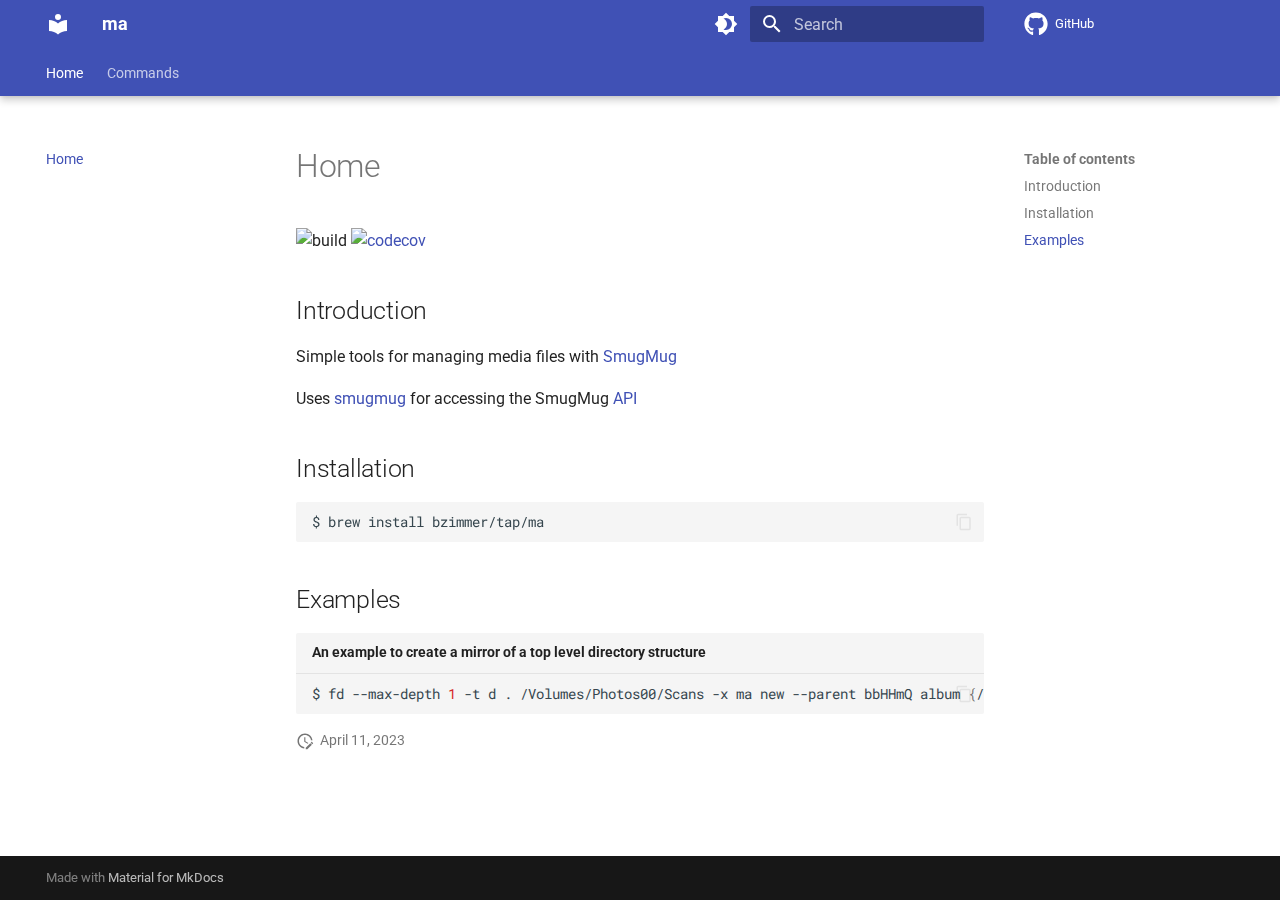
==== commit bb2a19b4: "Deployed 51f2c02 with MkDocs version: 1.6.0" ====
--- a/index.html
+++ b/index.html
@@ -14,8 +14,9 @@
       
         <link rel="next" href="commands/">
       
+      
       <link rel="icon" href="assets/images/favicon.png">
-      <meta name="generator" content="mkdocs-1.4.2, mkdocs-material-9.1.6">
+      <meta name="generator" content="mkdocs-1.6.0, mkdocs-material-9.5.25">
     
     
       
@@ -23,14 +24,17 @@
       
     
     
-      <link rel="stylesheet" href="assets/stylesheets/main.ded33207.min.css">
-      
-        
-        <link rel="stylesheet" href="assets/stylesheets/palette.a0c5b2b5.min.css">
-      
-      
-
-    
+      <link rel="stylesheet" href="assets/stylesheets/main.6543a935.min.css">
+      
+        
+        <link rel="stylesheet" href="assets/stylesheets/palette.06af60db.min.css">
+      
+      
+
+
+    
+    
+      
     
     
       
@@ -61,11 +65,8 @@
     
     
     
-    <body dir="ltr" data-md-color-scheme="default" data-md-color-primary="" data-md-color-accent="">
-  
-    
-    
-      <script>var palette=__md_get("__palette");if(palette&&"object"==typeof palette.color)for(var key of Object.keys(palette.color))document.body.setAttribute("data-md-color-"+key,palette.color[key])</script>
+    <body dir="ltr" data-md-color-scheme="default" data-md-color-primary="indigo" data-md-color-accent="indigo">
+  
     
     <input class="md-toggle" data-md-toggle="drawer" type="checkbox" id="__drawer" autocomplete="off">
     <input class="md-toggle" data-md-toggle="search" type="checkbox" id="__search" autocomplete="off">
@@ -96,6 +97,7 @@
 
     </a>
     <label class="md-header__button md-icon" for="__drawer">
+      
       <svg xmlns="http://www.w3.org/2000/svg" viewBox="0 0 24 24"><path d="M3 6h18v2H3V6m0 5h18v2H3v-2m0 5h18v2H3v-2Z"/></svg>
     </label>
     <div class="md-header__title" data-md-component="header-title">
@@ -115,29 +117,39 @@
       </div>
     </div>
     
-      <form class="md-header__option" data-md-component="palette">
-        
-          
-          <input class="md-option" data-md-color-media="(prefers-color-scheme: light)" data-md-color-scheme="default" data-md-color-primary="" data-md-color-accent=""  aria-label="dark mode"  type="radio" name="__palette" id="__palette_1">
-          
-            <label class="md-header__button md-icon" title="dark mode" for="__palette_2" hidden>
-              <svg xmlns="http://www.w3.org/2000/svg" viewBox="0 0 24 24"><path d="M12 18c-.89 0-1.74-.2-2.5-.55C11.56 16.5 13 14.42 13 12c0-2.42-1.44-4.5-3.5-5.45C10.26 6.2 11.11 6 12 6a6 6 0 0 1 6 6 6 6 0 0 1-6 6m8-9.31V4h-4.69L12 .69 8.69 4H4v4.69L.69 12 4 15.31V20h4.69L12 23.31 15.31 20H20v-4.69L23.31 12 20 8.69Z"/></svg>
-            </label>
-          
-        
-          
-          <input class="md-option" data-md-color-media="(prefers-color-scheme: dark)" data-md-color-scheme="slate" data-md-color-primary="" data-md-color-accent=""  aria-label="light mode"  type="radio" name="__palette" id="__palette_2">
-          
-            <label class="md-header__button md-icon" title="light mode" for="__palette_1" hidden>
-              <svg xmlns="http://www.w3.org/2000/svg" viewBox="0 0 24 24"><path d="M12 8a4 4 0 0 0-4 4 4 4 0 0 0 4 4 4 4 0 0 0 4-4 4 4 0 0 0-4-4m0 10a6 6 0 0 1-6-6 6 6 0 0 1 6-6 6 6 0 0 1 6 6 6 6 0 0 1-6 6m8-9.31V4h-4.69L12 .69 8.69 4H4v4.69L.69 12 4 15.31V20h4.69L12 23.31 15.31 20H20v-4.69L23.31 12 20 8.69Z"/></svg>
-            </label>
-          
-        
-      </form>
+      
+        <form class="md-header__option" data-md-component="palette">
+  
+    
+    
+    
+    <input class="md-option" data-md-color-media="(prefers-color-scheme: light)" data-md-color-scheme="default" data-md-color-primary="indigo" data-md-color-accent="indigo"  aria-label="dark mode"  type="radio" name="__palette" id="__palette_0">
+    
+      <label class="md-header__button md-icon" title="dark mode" for="__palette_1" hidden>
+        <svg xmlns="http://www.w3.org/2000/svg" viewBox="0 0 24 24"><path d="M12 18c-.89 0-1.74-.2-2.5-.55C11.56 16.5 13 14.42 13 12c0-2.42-1.44-4.5-3.5-5.45C10.26 6.2 11.11 6 12 6a6 6 0 0 1 6 6 6 6 0 0 1-6 6m8-9.31V4h-4.69L12 .69 8.69 4H4v4.69L.69 12 4 15.31V20h4.69L12 23.31 15.31 20H20v-4.69L23.31 12 20 8.69Z"/></svg>
+      </label>
+    
+  
+    
+    
+    
+    <input class="md-option" data-md-color-media="(prefers-color-scheme: dark)" data-md-color-scheme="slate" data-md-color-primary="indigo" data-md-color-accent="indigo"  aria-label="light mode"  type="radio" name="__palette" id="__palette_1">
+    
+      <label class="md-header__button md-icon" title="light mode" for="__palette_0" hidden>
+        <svg xmlns="http://www.w3.org/2000/svg" viewBox="0 0 24 24"><path d="M12 8a4 4 0 0 0-4 4 4 4 0 0 0 4 4 4 4 0 0 0 4-4 4 4 0 0 0-4-4m0 10a6 6 0 0 1-6-6 6 6 0 0 1 6-6 6 6 0 0 1 6 6 6 6 0 0 1-6 6m8-9.31V4h-4.69L12 .69 8.69 4H4v4.69L.69 12 4 15.31V20h4.69L12 23.31 15.31 20H20v-4.69L23.31 12 20 8.69Z"/></svg>
+      </label>
+    
+  
+</form>
+      
+    
+    
+      <script>var media,input,key,value,palette=__md_get("__palette");if(palette&&palette.color){"(prefers-color-scheme)"===palette.color.media&&(media=matchMedia("(prefers-color-scheme: light)"),input=document.querySelector(media.matches?"[data-md-color-media='(prefers-color-scheme: light)']":"[data-md-color-media='(prefers-color-scheme: dark)']"),palette.color.media=input.getAttribute("data-md-color-media"),palette.color.scheme=input.getAttribute("data-md-color-scheme"),palette.color.primary=input.getAttribute("data-md-color-primary"),palette.color.accent=input.getAttribute("data-md-color-accent"));for([key,value]of Object.entries(palette.color))document.body.setAttribute("data-md-color-"+key,value)}</script>
     
     
     
       <label class="md-header__button md-icon" for="__search">
+        
         <svg xmlns="http://www.w3.org/2000/svg" viewBox="0 0 24 24"><path d="M9.5 3A6.5 6.5 0 0 1 16 9.5c0 1.61-.59 3.09-1.56 4.23l.27.27h.79l5 5-1.5 1.5-5-5v-.79l-.27-.27A6.516 6.516 0 0 1 9.5 16 6.5 6.5 0 0 1 3 9.5 6.5 6.5 0 0 1 9.5 3m0 2C7 5 5 7 5 9.5S7 14 9.5 14 14 12 14 9.5 12 5 9.5 5Z"/></svg>
       </label>
       <div class="md-search" data-md-component="search" role="dialog">
@@ -146,12 +158,15 @@
     <form class="md-search__form" name="search">
       <input type="text" class="md-search__input" name="query" aria-label="Search" placeholder="Search" autocapitalize="off" autocorrect="off" autocomplete="off" spellcheck="false" data-md-component="search-query" required>
       <label class="md-search__icon md-icon" for="__search">
+        
         <svg xmlns="http://www.w3.org/2000/svg" viewBox="0 0 24 24"><path d="M9.5 3A6.5 6.5 0 0 1 16 9.5c0 1.61-.59 3.09-1.56 4.23l.27.27h.79l5 5-1.5 1.5-5-5v-.79l-.27-.27A6.516 6.516 0 0 1 9.5 16 6.5 6.5 0 0 1 3 9.5 6.5 6.5 0 0 1 9.5 3m0 2C7 5 5 7 5 9.5S7 14 9.5 14 14 12 14 9.5 12 5 9.5 5Z"/></svg>
+        
         <svg xmlns="http://www.w3.org/2000/svg" viewBox="0 0 24 24"><path d="M20 11v2H8l5.5 5.5-1.42 1.42L4.16 12l7.92-7.92L13.5 5.5 8 11h12Z"/></svg>
       </label>
       <nav class="md-search__options" aria-label="Search">
         
         <button type="reset" class="md-search__icon md-icon" title="Clear" aria-label="Clear" tabindex="-1">
+          
           <svg xmlns="http://www.w3.org/2000/svg" viewBox="0 0 24 24"><path d="M19 6.41 17.59 5 12 10.59 6.41 5 5 6.41 10.59 12 5 17.59 6.41 19 12 13.41 17.59 19 19 17.59 13.41 12 19 6.41Z"/></svg>
         </button>
       </nav>
@@ -175,7 +190,7 @@
         <a href="https://github.com/bzimmer/ma" title="Go to repository" class="md-source" data-md-component="source">
   <div class="md-source__icon md-icon">
     
-    <svg xmlns="http://www.w3.org/2000/svg" viewBox="0 0 496 512"><!--! Font Awesome Free 6.4.0 by @fontawesome - https://fontawesome.com License - https://fontawesome.com/license/free (Icons: CC BY 4.0, Fonts: SIL OFL 1.1, Code: MIT License) Copyright 2023 Fonticons, Inc.--><path d="M165.9 397.4c0 2-2.3 3.6-5.2 3.6-3.3.3-5.6-1.3-5.6-3.6 0-2 2.3-3.6 5.2-3.6 3-.3 5.6 1.3 5.6 3.6zm-31.1-4.5c-.7 2 1.3 4.3 4.3 4.9 2.6 1 5.6 0 6.2-2s-1.3-4.3-4.3-5.2c-2.6-.7-5.5.3-6.2 2.3zm44.2-1.7c-2.9.7-4.9 2.6-4.6 4.9.3 2 2.9 3.3 5.9 2.6 2.9-.7 4.9-2.6 4.6-4.6-.3-1.9-3-3.2-5.9-2.9zM244.8 8C106.1 8 0 113.3 0 252c0 110.9 69.8 205.8 169.5 239.2 12.8 2.3 17.3-5.6 17.3-12.1 0-6.2-.3-40.4-.3-61.4 0 0-70 15-84.7-29.8 0 0-11.4-29.1-27.8-36.6 0 0-22.9-15.7 1.6-15.4 0 0 24.9 2 38.6 25.8 21.9 38.6 58.6 27.5 72.9 20.9 2.3-16 8.8-27.1 16-33.7-55.9-6.2-112.3-14.3-112.3-110.5 0-27.5 7.6-41.3 23.6-58.9-2.6-6.5-11.1-33.3 2.6-67.9 20.9-6.5 69 27 69 27 20-5.6 41.5-8.5 62.8-8.5s42.8 2.9 62.8 8.5c0 0 48.1-33.6 69-27 13.7 34.7 5.2 61.4 2.6 67.9 16 17.7 25.8 31.5 25.8 58.9 0 96.5-58.9 104.2-114.8 110.5 9.2 7.9 17 22.9 17 46.4 0 33.7-.3 75.4-.3 83.6 0 6.5 4.6 14.4 17.3 12.1C428.2 457.8 496 362.9 496 252 496 113.3 383.5 8 244.8 8zM97.2 352.9c-1.3 1-1 3.3.7 5.2 1.6 1.6 3.9 2.3 5.2 1 1.3-1 1-3.3-.7-5.2-1.6-1.6-3.9-2.3-5.2-1zm-10.8-8.1c-.7 1.3.3 2.9 2.3 3.9 1.6 1 3.6.7 4.3-.7.7-1.3-.3-2.9-2.3-3.9-2-.6-3.6-.3-4.3.7zm32.4 35.6c-1.6 1.3-1 4.3 1.3 6.2 2.3 2.3 5.2 2.6 6.5 1 1.3-1.3.7-4.3-1.3-6.2-2.2-2.3-5.2-2.6-6.5-1zm-11.4-14.7c-1.6 1-1.6 3.6 0 5.9 1.6 2.3 4.3 3.3 5.6 2.3 1.6-1.3 1.6-3.9 0-6.2-1.4-2.3-4-3.3-5.6-2z"/></svg>
+    <svg xmlns="http://www.w3.org/2000/svg" viewBox="0 0 496 512"><!--! Font Awesome Free 6.5.2 by @fontawesome - https://fontawesome.com License - https://fontawesome.com/license/free (Icons: CC BY 4.0, Fonts: SIL OFL 1.1, Code: MIT License) Copyright 2024 Fonticons, Inc.--><path d="M165.9 397.4c0 2-2.3 3.6-5.2 3.6-3.3.3-5.6-1.3-5.6-3.6 0-2 2.3-3.6 5.2-3.6 3-.3 5.6 1.3 5.6 3.6zm-31.1-4.5c-.7 2 1.3 4.3 4.3 4.9 2.6 1 5.6 0 6.2-2s-1.3-4.3-4.3-5.2c-2.6-.7-5.5.3-6.2 2.3zm44.2-1.7c-2.9.7-4.9 2.6-4.6 4.9.3 2 2.9 3.3 5.9 2.6 2.9-.7 4.9-2.6 4.6-4.6-.3-1.9-3-3.2-5.9-2.9zM244.8 8C106.1 8 0 113.3 0 252c0 110.9 69.8 205.8 169.5 239.2 12.8 2.3 17.3-5.6 17.3-12.1 0-6.2-.3-40.4-.3-61.4 0 0-70 15-84.7-29.8 0 0-11.4-29.1-27.8-36.6 0 0-22.9-15.7 1.6-15.4 0 0 24.9 2 38.6 25.8 21.9 38.6 58.6 27.5 72.9 20.9 2.3-16 8.8-27.1 16-33.7-55.9-6.2-112.3-14.3-112.3-110.5 0-27.5 7.6-41.3 23.6-58.9-2.6-6.5-11.1-33.3 2.6-67.9 20.9-6.5 69 27 69 27 20-5.6 41.5-8.5 62.8-8.5s42.8 2.9 62.8 8.5c0 0 48.1-33.6 69-27 13.7 34.7 5.2 61.4 2.6 67.9 16 17.7 25.8 31.5 25.8 58.9 0 96.5-58.9 104.2-114.8 110.5 9.2 7.9 17 22.9 17 46.4 0 33.7-.3 75.4-.3 83.6 0 6.5 4.6 14.4 17.3 12.1C428.2 457.8 496 362.9 496 252 496 113.3 383.5 8 244.8 8zM97.2 352.9c-1.3 1-1 3.3.7 5.2 1.6 1.6 3.9 2.3 5.2 1 1.3-1 1-3.3-.7-5.2-1.6-1.6-3.9-2.3-5.2-1zm-10.8-8.1c-.7 1.3.3 2.9 2.3 3.9 1.6 1 3.6.7 4.3-.7.7-1.3-.3-2.9-2.3-3.9-2-.6-3.6-.3-4.3.7zm32.4 35.6c-1.6 1.3-1 4.3 1.3 6.2 2.3 2.3 5.2 2.6 6.5 1 1.3-1.3.7-4.3-1.3-6.2-2.2-2.3-5.2-2.6-6.5-1zm-11.4-14.7c-1.6 1-1.6 3.6 0 5.9 1.6 2.3 4.3 3.3 5.6 2.3 1.6-1.3 1.6-3.9 0-6.2-1.4-2.3-4-3.3-5.6-2z"/></svg>
   </div>
   <div class="md-source__repository">
     GitHub
@@ -196,25 +211,35 @@
   
     
   
-
-
-  <li class="md-tabs__item">
-    <a href="." class="md-tabs__link md-tabs__link--active">
-      Home
-    </a>
-  </li>
-
-      
-        
-  
-  
-
-
-  <li class="md-tabs__item">
-    <a href="commands/" class="md-tabs__link">
-      Commands
-    </a>
-  </li>
+  
+    <li class="md-tabs__item md-tabs__item--active">
+      <a href="." class="md-tabs__link">
+        
+  
+    
+  
+  Home
+
+      </a>
+    </li>
+  
+
+      
+        
+  
+  
+  
+    <li class="md-tabs__item">
+      <a href="commands/" class="md-tabs__link">
+        
+  
+    
+  
+  Commands
+
+      </a>
+    </li>
+  
 
       
     </ul>
@@ -239,6 +264,7 @@
                   <div class="md-sidebar__inner">
                     
 
+
   
 
 
@@ -257,7 +283,7 @@
       <a href="https://github.com/bzimmer/ma" title="Go to repository" class="md-source" data-md-component="source">
   <div class="md-source__icon md-icon">
     
-    <svg xmlns="http://www.w3.org/2000/svg" viewBox="0 0 496 512"><!--! Font Awesome Free 6.4.0 by @fontawesome - https://fontawesome.com License - https://fontawesome.com/license/free (Icons: CC BY 4.0, Fonts: SIL OFL 1.1, Code: MIT License) Copyright 2023 Fonticons, Inc.--><path d="M165.9 397.4c0 2-2.3 3.6-5.2 3.6-3.3.3-5.6-1.3-5.6-3.6 0-2 2.3-3.6 5.2-3.6 3-.3 5.6 1.3 5.6 3.6zm-31.1-4.5c-.7 2 1.3 4.3 4.3 4.9 2.6 1 5.6 0 6.2-2s-1.3-4.3-4.3-5.2c-2.6-.7-5.5.3-6.2 2.3zm44.2-1.7c-2.9.7-4.9 2.6-4.6 4.9.3 2 2.9 3.3 5.9 2.6 2.9-.7 4.9-2.6 4.6-4.6-.3-1.9-3-3.2-5.9-2.9zM244.8 8C106.1 8 0 113.3 0 252c0 110.9 69.8 205.8 169.5 239.2 12.8 2.3 17.3-5.6 17.3-12.1 0-6.2-.3-40.4-.3-61.4 0 0-70 15-84.7-29.8 0 0-11.4-29.1-27.8-36.6 0 0-22.9-15.7 1.6-15.4 0 0 24.9 2 38.6 25.8 21.9 38.6 58.6 27.5 72.9 20.9 2.3-16 8.8-27.1 16-33.7-55.9-6.2-112.3-14.3-112.3-110.5 0-27.5 7.6-41.3 23.6-58.9-2.6-6.5-11.1-33.3 2.6-67.9 20.9-6.5 69 27 69 27 20-5.6 41.5-8.5 62.8-8.5s42.8 2.9 62.8 8.5c0 0 48.1-33.6 69-27 13.7 34.7 5.2 61.4 2.6 67.9 16 17.7 25.8 31.5 25.8 58.9 0 96.5-58.9 104.2-114.8 110.5 9.2 7.9 17 22.9 17 46.4 0 33.7-.3 75.4-.3 83.6 0 6.5 4.6 14.4 17.3 12.1C428.2 457.8 496 362.9 496 252 496 113.3 383.5 8 244.8 8zM97.2 352.9c-1.3 1-1 3.3.7 5.2 1.6 1.6 3.9 2.3 5.2 1 1.3-1 1-3.3-.7-5.2-1.6-1.6-3.9-2.3-5.2-1zm-10.8-8.1c-.7 1.3.3 2.9 2.3 3.9 1.6 1 3.6.7 4.3-.7.7-1.3-.3-2.9-2.3-3.9-2-.6-3.6-.3-4.3.7zm32.4 35.6c-1.6 1.3-1 4.3 1.3 6.2 2.3 2.3 5.2 2.6 6.5 1 1.3-1.3.7-4.3-1.3-6.2-2.2-2.3-5.2-2.6-6.5-1zm-11.4-14.7c-1.6 1-1.6 3.6 0 5.9 1.6 2.3 4.3 3.3 5.6 2.3 1.6-1.3 1.6-3.9 0-6.2-1.4-2.3-4-3.3-5.6-2z"/></svg>
+    <svg xmlns="http://www.w3.org/2000/svg" viewBox="0 0 496 512"><!--! Font Awesome Free 6.5.2 by @fontawesome - https://fontawesome.com License - https://fontawesome.com/license/free (Icons: CC BY 4.0, Fonts: SIL OFL 1.1, Code: MIT License) Copyright 2024 Fonticons, Inc.--><path d="M165.9 397.4c0 2-2.3 3.6-5.2 3.6-3.3.3-5.6-1.3-5.6-3.6 0-2 2.3-3.6 5.2-3.6 3-.3 5.6 1.3 5.6 3.6zm-31.1-4.5c-.7 2 1.3 4.3 4.3 4.9 2.6 1 5.6 0 6.2-2s-1.3-4.3-4.3-5.2c-2.6-.7-5.5.3-6.2 2.3zm44.2-1.7c-2.9.7-4.9 2.6-4.6 4.9.3 2 2.9 3.3 5.9 2.6 2.9-.7 4.9-2.6 4.6-4.6-.3-1.9-3-3.2-5.9-2.9zM244.8 8C106.1 8 0 113.3 0 252c0 110.9 69.8 205.8 169.5 239.2 12.8 2.3 17.3-5.6 17.3-12.1 0-6.2-.3-40.4-.3-61.4 0 0-70 15-84.7-29.8 0 0-11.4-29.1-27.8-36.6 0 0-22.9-15.7 1.6-15.4 0 0 24.9 2 38.6 25.8 21.9 38.6 58.6 27.5 72.9 20.9 2.3-16 8.8-27.1 16-33.7-55.9-6.2-112.3-14.3-112.3-110.5 0-27.5 7.6-41.3 23.6-58.9-2.6-6.5-11.1-33.3 2.6-67.9 20.9-6.5 69 27 69 27 20-5.6 41.5-8.5 62.8-8.5s42.8 2.9 62.8 8.5c0 0 48.1-33.6 69-27 13.7 34.7 5.2 61.4 2.6 67.9 16 17.7 25.8 31.5 25.8 58.9 0 96.5-58.9 104.2-114.8 110.5 9.2 7.9 17 22.9 17 46.4 0 33.7-.3 75.4-.3 83.6 0 6.5 4.6 14.4 17.3 12.1C428.2 457.8 496 362.9 496 252 496 113.3 383.5 8 244.8 8zM97.2 352.9c-1.3 1-1 3.3.7 5.2 1.6 1.6 3.9 2.3 5.2 1 1.3-1 1-3.3-.7-5.2-1.6-1.6-3.9-2.3-5.2-1zm-10.8-8.1c-.7 1.3.3 2.9 2.3 3.9 1.6 1 3.6.7 4.3-.7.7-1.3-.3-2.9-2.3-3.9-2-.6-3.6-.3-4.3.7zm32.4 35.6c-1.6 1.3-1 4.3 1.3 6.2 2.3 2.3 5.2 2.6 6.5 1 1.3-1.3.7-4.3-1.3-6.2-2.2-2.3-5.2-2.6-6.5-1zm-11.4-14.7c-1.6 1-1.6 3.6 0 5.9 1.6 2.3 4.3 3.3 5.6 2.3 1.6-1.3 1.6-3.9 0-6.2-1.4-2.3-4-3.3-5.6-2z"/></svg>
   </div>
   <div class="md-source__repository">
     GitHub
@@ -269,11 +295,10 @@
     
       
       
-      
-
-  
-  
-    
+  
+  
+    
+  
   
   
     <li class="md-nav__item md-nav__item--active">
@@ -285,12 +310,24 @@
       
       
         <label class="md-nav__link md-nav__link--active" for="__toc">
-          Home
+          
+  
+  <span class="md-ellipsis">
+    Home
+  </span>
+  
+
           <span class="md-nav__icon md-icon"></span>
         </label>
       
       <a href="." class="md-nav__link md-nav__link--active">
-        Home
+        
+  
+  <span class="md-ellipsis">
+    Home
+  </span>
+  
+
       </a>
       
         
@@ -310,21 +347,27 @@
       
         <li class="md-nav__item">
   <a href="#introduction" class="md-nav__link">
-    Introduction
+    <span class="md-ellipsis">
+      Introduction
+    </span>
   </a>
   
 </li>
       
         <li class="md-nav__item">
   <a href="#installation" class="md-nav__link">
-    Installation
+    <span class="md-ellipsis">
+      Installation
+    </span>
   </a>
   
 </li>
       
         <li class="md-nav__item">
   <a href="#examples" class="md-nav__link">
-    Examples
+    <span class="md-ellipsis">
+      Examples
+    </span>
   </a>
   
 </li>
@@ -339,14 +382,19 @@
     
       
       
-      
-
+  
   
   
   
     <li class="md-nav__item">
       <a href="commands/" class="md-nav__link">
-        Commands
+        
+  
+  <span class="md-ellipsis">
+    Commands
+  </span>
+  
+
       </a>
     </li>
   
@@ -380,21 +428,27 @@
       
         <li class="md-nav__item">
   <a href="#introduction" class="md-nav__link">
-    Introduction
+    <span class="md-ellipsis">
+      Introduction
+    </span>
   </a>
   
 </li>
       
         <li class="md-nav__item">
   <a href="#installation" class="md-nav__link">
-    Installation
+    <span class="md-ellipsis">
+      Installation
+    </span>
   </a>
   
 </li>
       
         <li class="md-nav__item">
   <a href="#examples" class="md-nav__link">
-    Examples
+    <span class="md-ellipsis">
+      Examples
+    </span>
   </a>
   
 </li>
@@ -412,9 +466,6 @@
               <article class="md-content__inner md-typeset">
                 
                   
-  
-
-
 
   
   
@@ -433,16 +484,33 @@
 <div class="language-shell highlight"><span class="filename">An example to create a mirror of a top level directory structure</span><pre><span></span><code><span id="__span-1-1"><a id="__codelineno-1-1" name="__codelineno-1-1" href="#__codelineno-1-1"></a>$<span class="w"> </span>fd<span class="w"> </span>--max-depth<span class="w"> </span><span class="m">1</span><span class="w"> </span>-t<span class="w"> </span>d<span class="w"> </span>.<span class="w"> </span>/Volumes/Photos00/Scans<span class="w"> </span>-x<span class="w"> </span>ma<span class="w"> </span>new<span class="w"> </span>--parent<span class="w"> </span>bbHHmQ<span class="w"> </span>album<span class="w"> </span><span class="o">{</span>/.<span class="o">}</span>
 </span></code></pre></div>
 
-  <hr>
-<div class="md-source-file">
-  <small>
-    
-      Last update:
-      <span class="git-revision-date-localized-plugin git-revision-date-localized-plugin-date">April 11, 2023</span>
-      
-    
-  </small>
-</div>
+
+
+
+
+
+
+  
+    
+  
+  
+
+
+  <aside class="md-source-file">
+    
+      
+  <span class="md-source-file__fact">
+    <span class="md-icon" title="Last update">
+      <svg xmlns="http://www.w3.org/2000/svg" viewBox="0 0 24 24"><path d="M21 13.1c-.1 0-.3.1-.4.2l-1 1 2.1 2.1 1-1c.2-.2.2-.6 0-.8l-1.3-1.3c-.1-.1-.2-.2-.4-.2m-1.9 1.8-6.1 6V23h2.1l6.1-6.1-2.1-2M12.5 7v5.2l4 2.4-1 1L11 13V7h1.5M11 21.9c-5.1-.5-9-4.8-9-9.9C2 6.5 6.5 2 12 2c5.3 0 9.6 4.1 10 9.3-.3-.1-.6-.2-1-.2s-.7.1-1 .2C19.6 7.2 16.2 4 12 4c-4.4 0-8 3.6-8 8 0 4.1 3.1 7.5 7.1 7.9l-.1.2v1.8Z"/></svg>
+    </span>
+    <span class="git-revision-date-localized-plugin git-revision-date-localized-plugin-date">April 11, 2023</span>
+  </span>
+
+    
+    
+    
+    
+  </aside>
 
 
 
@@ -453,12 +521,14 @@
             </div>
           
           
+<script>var target=document.getElementById(location.hash.slice(1));target&&target.name&&(target.checked=target.name.startsWith("__tabbed_"))</script>
         </div>
         
           <button type="button" class="md-top md-icon" data-md-component="top" hidden>
-            <svg xmlns="http://www.w3.org/2000/svg" viewBox="0 0 24 24"><path d="M13 20h-2V8l-5.5 5.5-1.42-1.42L12 4.16l7.92 7.92-1.42 1.42L13 8v12Z"/></svg>
-            Back to top
-          </button>
+  
+  <svg xmlns="http://www.w3.org/2000/svg" viewBox="0 0 24 24"><path d="M13 20h-2V8l-5.5 5.5-1.42-1.42L12 4.16l7.92 7.92-1.42 1.42L13 8v12Z"/></svg>
+  Back to top
+</button>
         
       </main>
       
@@ -485,10 +555,11 @@
       <div class="md-dialog__inner md-typeset"></div>
     </div>
     
-    <script id="__config" type="application/json">{"base": ".", "features": ["content.code.annotate", "content.code.copy", "content.code.select", "navigation.top", "navigation.instant", "navigation.expand", "navigation.sections", "navigation.tabs", "navigation.tabs.sticky"], "search": "assets/javascripts/workers/search.208ed371.min.js", "translations": {"clipboard.copied": "Copied to clipboard", "clipboard.copy": "Copy to clipboard", "search.result.more.one": "1 more on this page", "search.result.more.other": "# more on this page", "search.result.none": "No matching documents", "search.result.one": "1 matching document", "search.result.other": "# matching documents", "search.result.placeholder": "Type to start searching", "search.result.term.missing": "Missing", "select.version": "Select version"}}</script>
-    
-    
-      <script src="assets/javascripts/bundle.51198bba.min.js"></script>
+    
+    <script id="__config" type="application/json">{"base": ".", "features": ["content.code.annotate", "content.code.copy", "content.code.select", "navigation.top", "navigation.instant", "navigation.expand", "navigation.sections", "navigation.tabs", "navigation.tabs.sticky"], "search": "assets/javascripts/workers/search.b8dbb3d2.min.js", "translations": {"clipboard.copied": "Copied to clipboard", "clipboard.copy": "Copy to clipboard", "search.result.more.one": "1 more on this page", "search.result.more.other": "# more on this page", "search.result.none": "No matching documents", "search.result.one": "1 matching document", "search.result.other": "# matching documents", "search.result.placeholder": "Type to start searching", "search.result.term.missing": "Missing", "select.version": "Select version"}}</script>
+    
+    
+      <script src="assets/javascripts/bundle.081f42fc.min.js"></script>
       
         <script src="https://unpkg.com/tablesort@5.3.0/dist/tablesort.min.js"></script>
       
--- a/assets/stylesheets/main.6543a935.min.css
+++ b/assets/stylesheets/main.6543a935.min.css
@@ -0,0 +1 @@
+@charset "UTF-8";html{-webkit-text-size-adjust:none;-moz-text-size-adjust:none;text-size-adjust:none;box-sizing:border-box}*,:after,:before{box-sizing:inherit}@media (prefers-reduced-motion){*,:after,:before{transition:none!important}}body{margin:0}a,button,input,label{-webkit-tap-highlight-color:transparent}a{color:inherit;text-decoration:none}hr{border:0;box-sizing:initial;display:block;height:.05rem;overflow:visible;padding:0}small{font-size:80%}sub,sup{line-height:1em}img{border-style:none}table{border-collapse:initial;border-spacing:0}td,th{font-weight:400;vertical-align:top}button{background:#0000;border:0;font-family:inherit;font-size:inherit;margin:0;padding:0}input{border:0;outline:none}:root{--md-primary-fg-color:#4051b5;--md-primary-fg-color--light:#5d6cc0;--md-primary-fg-color--dark:#303fa1;--md-primary-bg-color:#fff;--md-primary-bg-color--light:#ffffffb3;--md-accent-fg-color:#526cfe;--md-accent-fg-color--transparent:#526cfe1a;--md-accent-bg-color:#fff;--md-accent-bg-color--light:#ffffffb3}[data-md-color-scheme=default]{color-scheme:light}[data-md-color-scheme=default] img[src$="#gh-dark-mode-only"],[data-md-color-scheme=default] img[src$="#only-dark"]{display:none}:root,[data-md-color-scheme=default]{--md-hue:225deg;--md-default-fg-color:#000000de;--md-default-fg-color--light:#0000008a;--md-default-fg-color--lighter:#00000052;--md-default-fg-color--lightest:#00000012;--md-default-bg-color:#fff;--md-default-bg-color--light:#ffffffb3;--md-default-bg-color--lighter:#ffffff4d;--md-default-bg-color--lightest:#ffffff1f;--md-code-fg-color:#36464e;--md-code-bg-color:#f5f5f5;--md-code-hl-color:#4287ff;--md-code-hl-color--light:#4287ff1a;--md-code-hl-number-color:#d52a2a;--md-code-hl-special-color:#db1457;--md-code-hl-function-color:#a846b9;--md-code-hl-constant-color:#6e59d9;--md-code-hl-keyword-color:#3f6ec6;--md-code-hl-string-color:#1c7d4d;--md-code-hl-name-color:var(--md-code-fg-color);--md-code-hl-operator-color:var(--md-default-fg-color--light);--md-code-hl-punctuation-color:var(--md-default-fg-color--light);--md-code-hl-comment-color:var(--md-default-fg-color--light);--md-code-hl-generic-color:var(--md-default-fg-color--light);--md-code-hl-variable-color:var(--md-default-fg-color--light);--md-typeset-color:var(--md-default-fg-color);--md-typeset-a-color:var(--md-primary-fg-color);--md-typeset-del-color:#f5503d26;--md-typeset-ins-color:#0bd57026;--md-typeset-kbd-color:#fafafa;--md-typeset-kbd-accent-color:#fff;--md-typeset-kbd-border-color:#b8b8b8;--md-typeset-mark-color:#ffff0080;--md-typeset-table-color:#0000001f;--md-typeset-table-color--light:rgba(0,0,0,.035);--md-admonition-fg-color:var(--md-default-fg-color);--md-admonition-bg-color:var(--md-default-bg-color);--md-warning-fg-color:#000000de;--md-warning-bg-color:#ff9;--md-footer-fg-color:#fff;--md-footer-fg-color--light:#ffffffb3;--md-footer-fg-color--lighter:#ffffff73;--md-footer-bg-color:#000000de;--md-footer-bg-color--dark:#00000052;--md-shadow-z1:0 0.2rem 0.5rem #0000000d,0 0 0.05rem #0000001a;--md-shadow-z2:0 0.2rem 0.5rem #0000001a,0 0 0.05rem #00000040;--md-shadow-z3:0 0.2rem 0.5rem #0003,0 0 0.05rem #00000059}.md-icon svg{fill:currentcolor;display:block;height:1.2rem;width:1.2rem}body{-webkit-font-smoothing:antialiased;-moz-osx-font-smoothing:grayscale;--md-text-font-family:var(--md-text-font,_),-apple-system,BlinkMacSystemFont,Helvetica,Arial,sans-serif;--md-code-font-family:var(--md-code-font,_),SFMono-Regular,Consolas,Menlo,monospace}aside,body,input{font-feature-settings:"kern","liga";color:var(--md-typeset-color);font-family:var(--md-text-font-family)}code,kbd,pre{font-feature-settings:"kern";font-family:var(--md-code-font-family)}:root{--md-typeset-table-sort-icon:url('data:image/svg+xml;charset=utf-8,<svg xmlns="http://www.w3.org/2000/svg" viewBox="0 0 24 24"><path d="m18 21-4-4h3V7h-3l4-4 4 4h-3v10h3M2 19v-2h10v2M2 13v-2h7v2M2 7V5h4v2H2Z"/></svg>');--md-typeset-table-sort-icon--asc:url('data:image/svg+xml;charset=utf-8,<svg xmlns="http://www.w3.org/2000/svg" viewBox="0 0 24 24"><path d="M19 17h3l-4 4-4-4h3V3h2M2 17h10v2H2M6 5v2H2V5m0 6h7v2H2v-2Z"/></svg>');--md-typeset-table-sort-icon--desc:url('data:image/svg+xml;charset=utf-8,<svg xmlns="http://www.w3.org/2000/svg" viewBox="0 0 24 24"><path d="M19 7h3l-4-4-4 4h3v14h2M2 17h10v2H2M6 5v2H2V5m0 6h7v2H2v-2Z"/></svg>')}.md-typeset{-webkit-print-color-adjust:exact;color-adjust:exact;font-size:.8rem;line-height:1.6}@media print{.md-typeset{font-size:.68rem}}.md-typeset blockquote,.md-typeset dl,.md-typeset figure,.md-typeset ol,.md-typeset pre,.md-typeset ul{margin-bottom:1em;margin-top:1em}.md-typeset h1{color:var(--md-default-fg-color--light);font-size:2em;line-height:1.3;margin:0 0 1.25em}.md-typeset h1,.md-typeset h2{font-weight:300;letter-spacing:-.01em}.md-typeset h2{font-size:1.5625em;line-height:1.4;margin:1.6em 0 .64em}.md-typeset h3{font-size:1.25em;font-weight:400;letter-spacing:-.01em;line-height:1.5;margin:1.6em 0 .8em}.md-typeset h2+h3{margin-top:.8em}.md-typeset h4{font-weight:700;letter-spacing:-.01em;margin:1em 0}.md-typeset h5,.md-typeset h6{color:var(--md-default-fg-color--light);font-size:.8em;font-weight:700;letter-spacing:-.01em;margin:1.25em 0}.md-typeset h5{text-transform:uppercase}.md-typeset hr{border-bottom:.05rem solid var(--md-default-fg-color--lightest);display:flow-root;margin:1.5em 0}.md-typeset a{color:var(--md-typeset-a-color);word-break:break-word}.md-typeset a,.md-typeset a:before{transition:color 125ms}.md-typeset a:focus,.md-typeset a:hover{color:var(--md-accent-fg-color)}.md-typeset a:focus code,.md-typeset a:hover code{background-color:var(--md-accent-fg-color--transparent)}.md-typeset a code{color:currentcolor;transition:background-color 125ms}.md-typeset a.focus-visible{outline-color:var(--md-accent-fg-color);outline-offset:.2rem}.md-typeset code,.md-typeset kbd,.md-typeset pre{color:var(--md-code-fg-color);direction:ltr;font-variant-ligatures:none}@media print{.md-typeset code,.md-typeset kbd,.md-typeset pre{white-space:pre-wrap}}.md-typeset code{background-color:var(--md-code-bg-color);border-radius:.1rem;-webkit-box-decoration-break:clone;box-decoration-break:clone;font-size:.85em;padding:0 .2941176471em;word-break:break-word}.md-typeset code:not(.focus-visible){-webkit-tap-highlight-color:transparent;outline:none}.md-typeset pre{display:flow-root;line-height:1.4;position:relative}.md-typeset pre>code{-webkit-box-decoration-break:slice;box-decoration-break:slice;box-shadow:none;display:block;margin:0;outline-color:var(--md-accent-fg-color);overflow:auto;padding:.7720588235em 1.1764705882em;scrollbar-color:var(--md-default-fg-color--lighter) #0000;scrollbar-width:thin;touch-action:auto;word-break:normal}.md-typeset pre>code:hover{scrollbar-color:var(--md-accent-fg-color) #0000}.md-typeset pre>code::-webkit-scrollbar{height:.2rem;width:.2rem}.md-typeset pre>code::-webkit-scrollbar-thumb{background-color:var(--md-default-fg-color--lighter)}.md-typeset pre>code::-webkit-scrollbar-thumb:hover{background-color:var(--md-accent-fg-color)}.md-typeset kbd{background-color:var(--md-typeset-kbd-color);border-radius:.1rem;box-shadow:0 .1rem 0 .05rem var(--md-typeset-kbd-border-color),0 .1rem 0 var(--md-typeset-kbd-border-color),0 -.1rem .2rem var(--md-typeset-kbd-accent-color) inset;color:var(--md-default-fg-color);display:inline-block;font-size:.75em;padding:0 .6666666667em;vertical-align:text-top;word-break:break-word}.md-typeset mark{background-color:var(--md-typeset-mark-color);-webkit-box-decoration-break:clone;box-decoration-break:clone;color:inherit;word-break:break-word}.md-typeset abbr{border-bottom:.05rem dotted var(--md-default-fg-color--light);cursor:help;text-decoration:none}.md-typeset small{opacity:.75}[dir=ltr] .md-typeset sub,[dir=ltr] .md-typeset sup{margin-left:.078125em}[dir=rtl] .md-typeset sub,[dir=rtl] .md-typeset sup{margin-right:.078125em}[dir=ltr] .md-typeset blockquote{padding-left:.6rem}[dir=rtl] .md-typeset blockquote{padding-right:.6rem}[dir=ltr] .md-typeset blockquote{border-left:.2rem solid var(--md-default-fg-color--lighter)}[dir=rtl] .md-typeset blockquote{border-right:.2rem solid var(--md-default-fg-color--lighter)}.md-typeset blockquote{color:var(--md-default-fg-color--light);margin-left:0;margin-right:0}.md-typeset ul{list-style-type:disc}[dir=ltr] .md-typeset ol,[dir=ltr] .md-typeset ul{margin-left:.625em}[dir=rtl] .md-typeset ol,[dir=rtl] .md-typeset ul{margin-right:.625em}.md-typeset ol,.md-typeset ul{padding:0}.md-typeset ol:not([hidden]),.md-typeset ul:not([hidden]){display:flow-root}.md-typeset ol ol,.md-typeset ul ol{list-style-type:lower-alpha}.md-typeset ol ol ol,.md-typeset ul ol ol{list-style-type:lower-roman}[dir=ltr] .md-typeset ol li,[dir=ltr] .md-typeset ul li{margin-left:1.25em}[dir=rtl] .md-typeset ol li,[dir=rtl] .md-typeset ul li{margin-right:1.25em}.md-typeset ol li,.md-typeset ul li{margin-bottom:.5em}.md-typeset ol li blockquote,.md-typeset ol li p,.md-typeset ul li blockquote,.md-typeset ul li p{margin:.5em 0}.md-typeset ol li:last-child,.md-typeset ul li:last-child{margin-bottom:0}[dir=ltr] .md-typeset ol li ol,[dir=ltr] .md-typeset ol li ul,[dir=ltr] .md-typeset ul li ol,[dir=ltr] .md-typeset ul li ul{margin-left:.625em}[dir=rtl] .md-typeset ol li ol,[dir=rtl] .md-typeset ol li ul,[dir=rtl] .md-typeset ul li ol,[dir=rtl] .md-typeset ul li ul{margin-right:.625em}.md-typeset ol li ol,.md-typeset ol li ul,.md-typeset ul li ol,.md-typeset ul li ul{margin-bottom:.5em;margin-top:.5em}[dir=ltr] .md-typeset dd{margin-left:1.875em}[dir=rtl] .md-typeset dd{margin-right:1.875em}.md-typeset dd{margin-bottom:1.5em;margin-top:1em}.md-typeset img,.md-typeset svg,.md-typeset video{height:auto;max-width:100%}.md-typeset img[align=left]{margin:1em 1em 1em 0}.md-typeset img[align=right]{margin:1em 0 1em 1em}.md-typeset img[align]:only-child{margin-top:0}.md-typeset figure{display:flow-root;margin:1em auto;max-width:100%;text-align:center;width:-moz-fit-content;width:fit-content}.md-typeset figure img{display:block;margin:0 auto}.md-typeset figcaption{font-style:italic;margin:1em auto;max-width:24rem}.md-typeset iframe{max-width:100%}.md-typeset table:not([class]){background-color:var(--md-default-bg-color);border:.05rem solid var(--md-typeset-table-color);border-radius:.1rem;display:inline-block;font-size:.64rem;max-width:100%;overflow:auto;touch-action:auto}@media print{.md-typeset table:not([class]){display:table}}.md-typeset table:not([class])+*{margin-top:1.5em}.md-typeset table:not([class]) td>:first-child,.md-typeset table:not([class]) th>:first-child{margin-top:0}.md-typeset table:not([class]) td>:last-child,.md-typeset table:not([class]) th>:last-child{margin-bottom:0}.md-typeset table:not([class]) td:not([align]),.md-typeset table:not([class]) th:not([align]){text-align:left}[dir=rtl] .md-typeset table:not([class]) td:not([align]),[dir=rtl] .md-typeset table:not([class]) th:not([align]){text-align:right}.md-typeset table:not([class]) th{font-weight:700;min-width:5rem;padding:.9375em 1.25em;vertical-align:top}.md-typeset table:not([class]) td{border-top:.05rem solid var(--md-typeset-table-color);padding:.9375em 1.25em;vertical-align:top}.md-typeset table:not([class]) tbody tr{transition:background-color 125ms}.md-typeset table:not([class]) tbody tr:hover{background-color:var(--md-typeset-table-color--light);box-shadow:0 .05rem 0 var(--md-default-bg-color) inset}.md-typeset table:not([class]) a{word-break:normal}.md-typeset table th[role=columnheader]{cursor:pointer}[dir=ltr] .md-typeset table th[role=columnheader]:after{margin-left:.5em}[dir=rtl] .md-typeset table th[role=columnheader]:after{margin-right:.5em}.md-typeset table th[role=columnheader]:after{content:"";display:inline-block;height:1.2em;-webkit-mask-image:var(--md-typeset-table-sort-icon);mask-image:var(--md-typeset-table-sort-icon);-webkit-mask-repeat:no-repeat;mask-repeat:no-repeat;-webkit-mask-size:contain;mask-size:contain;transition:background-color 125ms;vertical-align:text-bottom;width:1.2em}.md-typeset table th[role=columnheader]:hover:after{background-color:var(--md-default-fg-color--lighter)}.md-typeset table th[role=columnheader][aria-sort=ascending]:after{background-color:var(--md-default-fg-color--light);-webkit-mask-image:var(--md-typeset-table-sort-icon--asc);mask-image:var(--md-typeset-table-sort-icon--asc)}.md-typeset table th[role=columnheader][aria-sort=descending]:after{background-color:var(--md-default-fg-color--light);-webkit-mask-image:var(--md-typeset-table-sort-icon--desc);mask-image:var(--md-typeset-table-sort-icon--desc)}.md-typeset__scrollwrap{margin:1em -.8rem;overflow-x:auto;touch-action:auto}.md-typeset__table{display:inline-block;margin-bottom:.5em;padding:0 .8rem}@media print{.md-typeset__table{display:block}}html .md-typeset__table table{display:table;margin:0;overflow:hidden;width:100%}@media screen and (max-width:44.984375em){.md-content__inner>pre{margin:1em -.8rem}.md-content__inner>pre code{border-radius:0}}.md-typeset .md-author{border-radius:100%;display:block;flex-shrink:0;height:1.6rem;overflow:hidden;position:relative;transition:color 125ms,transform 125ms;width:1.6rem}.md-typeset .md-author img{display:block}.md-typeset .md-author--more{background:var(--md-default-fg-color--lightest);color:var(--md-default-fg-color--lighter);font-size:.6rem;font-weight:700;line-height:1.6rem;text-align:center}.md-typeset .md-author--long{height:2.4rem;width:2.4rem}.md-typeset a.md-author{transform:scale(1)}.md-typeset a.md-author img{border-radius:100%;filter:grayscale(100%) opacity(75%);transition:filter 125ms}.md-typeset a.md-author:focus,.md-typeset a.md-author:hover{transform:scale(1.1);z-index:1}.md-typeset a.md-author:focus img,.md-typeset a.md-author:hover img{filter:grayscale(0)}.md-banner{background-color:var(--md-footer-bg-color);color:var(--md-footer-fg-color);overflow:auto}@media print{.md-banner{display:none}}.md-banner--warning{background-color:var(--md-warning-bg-color);color:var(--md-warning-fg-color)}.md-banner__inner{font-size:.7rem;margin:.6rem auto;padding:0 .8rem}[dir=ltr] .md-banner__button{float:right}[dir=rtl] .md-banner__button{float:left}.md-banner__button{color:inherit;cursor:pointer;transition:opacity .25s}.no-js .md-banner__button{display:none}.md-banner__button:hover{opacity:.7}html{font-size:125%;height:100%;overflow-x:hidden}@media screen and (min-width:100em){html{font-size:137.5%}}@media screen and (min-width:125em){html{font-size:150%}}body{background-color:var(--md-default-bg-color);display:flex;flex-direction:column;font-size:.5rem;min-height:100%;position:relative;width:100%}@media print{body{display:block}}@media screen and (max-width:59.984375em){body[data-md-scrolllock]{position:fixed}}.md-grid{margin-left:auto;margin-right:auto;max-width:61rem}.md-container{display:flex;flex-direction:column;flex-grow:1}@media print{.md-container{display:block}}.md-main{flex-grow:1}.md-main__inner{display:flex;height:100%;margin-top:1.5rem}.md-ellipsis{overflow:hidden;text-overflow:ellipsis}.md-toggle{display:none}.md-option{height:0;opacity:0;position:absolute;width:0}.md-option:checked+label:not([hidden]){display:block}.md-option.focus-visible+label{outline-color:var(--md-accent-fg-color);outline-style:auto}.md-skip{background-color:var(--md-default-fg-color);border-radius:.1rem;color:var(--md-default-bg-color);font-size:.64rem;margin:.5rem;opacity:0;outline-color:var(--md-accent-fg-color);padding:.3rem .5rem;position:fixed;transform:translateY(.4rem);z-index:-1}.md-skip:focus{opacity:1;transform:translateY(0);transition:transform .25s cubic-bezier(.4,0,.2,1),opacity 175ms 75ms;z-index:10}@page{margin:25mm}:root{--md-clipboard-icon:url('data:image/svg+xml;charset=utf-8,<svg xmlns="http://www.w3.org/2000/svg" viewBox="0 0 24 24"><path d="M19 21H8V7h11m0-2H8a2 2 0 0 0-2 2v14a2 2 0 0 0 2 2h11a2 2 0 0 0 2-2V7a2 2 0 0 0-2-2m-3-4H4a2 2 0 0 0-2 2v14h2V3h12V1Z"/></svg>')}.md-clipboard{border-radius:.1rem;color:var(--md-default-fg-color--lightest);cursor:pointer;height:1.5em;outline-color:var(--md-accent-fg-color);outline-offset:.1rem;position:absolute;right:.5em;top:.5em;transition:color .25s;width:1.5em;z-index:1}@media print{.md-clipboard{display:none}}.md-clipboard:not(.focus-visible){-webkit-tap-highlight-color:transparent;outline:none}:hover>.md-clipboard{color:var(--md-default-fg-color--light)}.md-clipboard:focus,.md-clipboard:hover{color:var(--md-accent-fg-color)}.md-clipboard:after{background-color:currentcolor;content:"";display:block;height:1.125em;margin:0 auto;-webkit-mask-image:var(--md-clipboard-icon);mask-image:var(--md-clipboard-icon);-webkit-mask-position:center;mask-position:center;-webkit-mask-repeat:no-repeat;mask-repeat:no-repeat;-webkit-mask-size:contain;mask-size:contain;width:1.125em}.md-clipboard--inline{cursor:pointer}.md-clipboard--inline code{transition:color .25s,background-color .25s}.md-clipboard--inline:focus code,.md-clipboard--inline:hover code{background-color:var(--md-accent-fg-color--transparent);color:var(--md-accent-fg-color)}.md-typeset .md-code__content{display:grid}@keyframes consent{0%{opacity:0;transform:translateY(100%)}to{opacity:1;transform:translateY(0)}}@keyframes overlay{0%{opacity:0}to{opacity:1}}.md-consent__overlay{animation:overlay .25s both;-webkit-backdrop-filter:blur(.1rem);backdrop-filter:blur(.1rem);background-color:#0000008a;height:100%;opacity:1;position:fixed;top:0;width:100%;z-index:5}.md-consent__inner{animation:consent .5s cubic-bezier(.1,.7,.1,1) both;background-color:var(--md-default-bg-color);border:0;border-radius:.1rem;bottom:0;box-shadow:0 0 .2rem #0000001a,0 .2rem .4rem #0003;max-height:100%;overflow:auto;padding:0;position:fixed;width:100%;z-index:5}.md-consent__form{padding:.8rem}.md-consent__settings{display:none;margin:1em 0}input:checked+.md-consent__settings{display:block}.md-consent__controls{margin-bottom:.8rem}.md-typeset .md-consent__controls .md-button{display:inline}@media screen and (max-width:44.984375em){.md-typeset .md-consent__controls .md-button{display:block;margin-top:.4rem;text-align:center;width:100%}}.md-consent label{cursor:pointer}.md-content{flex-grow:1;min-width:0}.md-content__inner{margin:0 .8rem 1.2rem;padding-top:.6rem}@media screen and (min-width:76.25em){[dir=ltr] .md-sidebar--primary:not([hidden])~.md-content>.md-content__inner{margin-left:1.2rem}[dir=ltr] .md-sidebar--secondary:not([hidden])~.md-content>.md-content__inner,[dir=rtl] .md-sidebar--primary:not([hidden])~.md-content>.md-content__inner{margin-right:1.2rem}[dir=rtl] .md-sidebar--secondary:not([hidden])~.md-content>.md-content__inner{margin-left:1.2rem}}.md-content__inner:before{content:"";display:block;height:.4rem}.md-content__inner>:last-child{margin-bottom:0}[dir=ltr] .md-content__button{float:right}[dir=rtl] .md-content__button{float:left}[dir=ltr] .md-content__button{margin-left:.4rem}[dir=rtl] .md-content__button{margin-right:.4rem}.md-content__button{margin:.4rem 0;padding:0}@media print{.md-content__button{display:none}}.md-typeset .md-content__button{color:var(--md-default-fg-color--lighter)}.md-content__button svg{display:inline;vertical-align:top}[dir=rtl] .md-content__button svg{transform:scaleX(-1)}[dir=ltr] .md-dialog{right:.8rem}[dir=rtl] .md-dialog{left:.8rem}.md-dialog{background-color:var(--md-default-fg-color);border-radius:.1rem;bottom:.8rem;box-shadow:var(--md-shadow-z3);min-width:11.1rem;opacity:0;padding:.4rem .6rem;pointer-events:none;position:fixed;transform:translateY(100%);transition:transform 0ms .4s,opacity .4s;z-index:4}@media print{.md-dialog{display:none}}.md-dialog--active{opacity:1;pointer-events:auto;transform:translateY(0);transition:transform .4s cubic-bezier(.075,.85,.175,1),opacity .4s}.md-dialog__inner{color:var(--md-default-bg-color);font-size:.7rem}.md-feedback{margin:2em 0 1em;text-align:center}.md-feedback fieldset{border:none;margin:0;padding:0}.md-feedback__title{font-weight:700;margin:1em auto}.md-feedback__inner{position:relative}.md-feedback__list{display:flex;flex-wrap:wrap;place-content:baseline center;position:relative}.md-feedback__list:hover .md-icon:not(:disabled){color:var(--md-default-fg-color--lighter)}:disabled .md-feedback__list{min-height:1.8rem}.md-feedback__icon{color:var(--md-default-fg-color--light);cursor:pointer;flex-shrink:0;margin:0 .1rem;transition:color 125ms}.md-feedback__icon:not(:disabled).md-icon:hover{color:var(--md-accent-fg-color)}.md-feedback__icon:disabled{color:var(--md-default-fg-color--lightest);pointer-events:none}.md-feedback__note{opacity:0;position:relative;transform:translateY(.4rem);transition:transform .4s cubic-bezier(.1,.7,.1,1),opacity .15s}.md-feedback__note>*{margin:0 auto;max-width:16rem}:disabled .md-feedback__note{opacity:1;transform:translateY(0)}.md-footer{background-color:var(--md-footer-bg-color);color:var(--md-footer-fg-color)}@media print{.md-footer{display:none}}.md-footer__inner{justify-content:space-between;overflow:auto;padding:.2rem}.md-footer__inner:not([hidden]){display:flex}.md-footer__link{align-items:end;display:flex;flex-grow:0.01;margin-bottom:.4rem;margin-top:1rem;max-width:100%;outline-color:var(--md-accent-fg-color);overflow:hidden;transition:opacity .25s}.md-footer__link:focus,.md-footer__link:hover{opacity:.7}[dir=rtl] .md-footer__link svg{transform:scaleX(-1)}@media screen and (max-width:44.984375em){.md-footer__link--prev{flex-shrink:0}.md-footer__link--prev .md-footer__title{display:none}}[dir=ltr] .md-footer__link--next{margin-left:auto}[dir=rtl] .md-footer__link--next{margin-right:auto}.md-footer__link--next{text-align:right}[dir=rtl] .md-footer__link--next{text-align:left}.md-footer__title{flex-grow:1;font-size:.9rem;margin-bottom:.7rem;max-width:calc(100% - 2.4rem);padding:0 1rem;white-space:nowrap}.md-footer__button{margin:.2rem;padding:.4rem}.md-footer__direction{font-size:.64rem;opacity:.7}.md-footer-meta{background-color:var(--md-footer-bg-color--dark)}.md-footer-meta__inner{display:flex;flex-wrap:wrap;justify-content:space-between;padding:.2rem}html .md-footer-meta.md-typeset a{color:var(--md-footer-fg-color--light)}html .md-footer-meta.md-typeset a:focus,html .md-footer-meta.md-typeset a:hover{color:var(--md-footer-fg-color)}.md-copyright{color:var(--md-footer-fg-color--lighter);font-size:.64rem;margin:auto .6rem;padding:.4rem 0;width:100%}@media screen and (min-width:45em){.md-copyright{width:auto}}.md-copyright__highlight{color:var(--md-footer-fg-color--light)}.md-social{display:inline-flex;gap:.2rem;margin:0 .4rem;padding:.2rem 0 .6rem}@media screen and (min-width:45em){.md-social{padding:.6rem 0}}.md-social__link{display:inline-block;height:1.6rem;text-align:center;width:1.6rem}.md-social__link:before{line-height:1.9}.md-social__link svg{fill:currentcolor;max-height:.8rem;vertical-align:-25%}.md-typeset .md-button{border:.1rem solid;border-radius:.1rem;color:var(--md-primary-fg-color);cursor:pointer;display:inline-block;font-weight:700;padding:.625em 2em;transition:color 125ms,background-color 125ms,border-color 125ms}.md-typeset .md-button--primary{background-color:var(--md-primary-fg-color);border-color:var(--md-primary-fg-color);color:var(--md-primary-bg-color)}.md-typeset .md-button:focus,.md-typeset .md-button:hover{background-color:var(--md-accent-fg-color);border-color:var(--md-accent-fg-color);color:var(--md-accent-bg-color)}[dir=ltr] .md-typeset .md-input{border-top-left-radius:.1rem}[dir=ltr] .md-typeset .md-input,[dir=rtl] .md-typeset .md-input{border-top-right-radius:.1rem}[dir=rtl] .md-typeset .md-input{border-top-left-radius:.1rem}.md-typeset .md-input{border-bottom:.1rem solid var(--md-default-fg-color--lighter);box-shadow:var(--md-shadow-z1);font-size:.8rem;height:1.8rem;padding:0 .6rem;transition:border .25s,box-shadow .25s}.md-typeset .md-input:focus,.md-typeset .md-input:hover{border-bottom-color:var(--md-accent-fg-color);box-shadow:var(--md-shadow-z2)}.md-typeset .md-input--stretch{width:100%}.md-header{background-color:var(--md-primary-fg-color);box-shadow:0 0 .2rem #0000,0 .2rem .4rem #0000;color:var(--md-primary-bg-color);display:block;left:0;position:sticky;right:0;top:0;z-index:4}@media print{.md-header{display:none}}.md-header[hidden]{transform:translateY(-100%);transition:transform .25s cubic-bezier(.8,0,.6,1),box-shadow .25s}.md-header--shadow{box-shadow:0 0 .2rem #0000001a,0 .2rem .4rem #0003;transition:transform .25s cubic-bezier(.1,.7,.1,1),box-shadow .25s}.md-header__inner{align-items:center;display:flex;padding:0 .2rem}.md-header__button{color:currentcolor;cursor:pointer;margin:.2rem;outline-color:var(--md-accent-fg-color);padding:.4rem;position:relative;transition:opacity .25s;vertical-align:middle;z-index:1}.md-header__button:hover{opacity:.7}.md-header__button:not([hidden]){display:inline-block}.md-header__button:not(.focus-visible){-webkit-tap-highlight-color:transparent;outline:none}.md-header__button.md-logo{margin:.2rem;padding:.4rem}@media screen and (max-width:76.234375em){.md-header__button.md-logo{display:none}}.md-header__button.md-logo img,.md-header__button.md-logo svg{fill:currentcolor;display:block;height:1.2rem;width:auto}@media screen and (min-width:60em){.md-header__button[for=__search]{display:none}}.no-js .md-header__button[for=__search]{display:none}[dir=rtl] .md-header__button[for=__search] svg{transform:scaleX(-1)}@media screen and (min-width:76.25em){.md-header__button[for=__drawer]{display:none}}.md-header__topic{display:flex;max-width:100%;position:absolute;transition:transform .4s cubic-bezier(.1,.7,.1,1),opacity .15s;white-space:nowrap}.md-header__topic+.md-header__topic{opacity:0;pointer-events:none;transform:translateX(1.25rem);transition:transform .4s cubic-bezier(1,.7,.1,.1),opacity .15s;z-index:-1}[dir=rtl] .md-header__topic+.md-header__topic{transform:translateX(-1.25rem)}.md-header__topic:first-child{font-weight:700}[dir=ltr] .md-header__title{margin-left:1rem;margin-right:.4rem}[dir=rtl] .md-header__title{margin-left:.4rem;margin-right:1rem}.md-header__title{flex-grow:1;font-size:.9rem;height:2.4rem;line-height:2.4rem}.md-header__title--active .md-header__topic{opacity:0;pointer-events:none;transform:translateX(-1.25rem);transition:transform .4s cubic-bezier(1,.7,.1,.1),opacity .15s;z-index:-1}[dir=rtl] .md-header__title--active .md-header__topic{transform:translateX(1.25rem)}.md-header__title--active .md-header__topic+.md-header__topic{opacity:1;pointer-events:auto;transform:translateX(0);transition:transform .4s cubic-bezier(.1,.7,.1,1),opacity .15s;z-index:0}.md-header__title>.md-header__ellipsis{height:100%;position:relative;width:100%}.md-header__option{display:flex;flex-shrink:0;max-width:100%;transition:max-width 0ms .25s,opacity .25s .25s;white-space:nowrap}[data-md-toggle=search]:checked~.md-header .md-header__option{max-width:0;opacity:0;transition:max-width 0ms,opacity 0ms}.md-header__option>input{bottom:0}.md-header__source{display:none}@media screen and (min-width:60em){[dir=ltr] .md-header__source{margin-left:1rem}[dir=rtl] .md-header__source{margin-right:1rem}.md-header__source{display:block;max-width:11.7rem;width:11.7rem}}@media screen and (min-width:76.25em){[dir=ltr] .md-header__source{margin-left:1.4rem}[dir=rtl] .md-header__source{margin-right:1.4rem}}.md-meta{color:var(--md-default-fg-color--light);font-size:.7rem;line-height:1.3}.md-meta__list{display:inline-flex;flex-wrap:wrap;list-style:none;margin:0;padding:0}.md-meta__item:not(:last-child):after{content:"·";margin-left:.2rem;margin-right:.2rem}.md-meta__link{color:var(--md-typeset-a-color)}.md-meta__link:focus,.md-meta__link:hover{color:var(--md-accent-fg-color)}.md-draft{background-color:#ff1744;border-radius:.125em;color:#fff;display:inline-block;font-weight:700;padding-left:.5714285714em;padding-right:.5714285714em}:root{--md-nav-icon--prev:url('data:image/svg+xml;charset=utf-8,<svg xmlns="http://www.w3.org/2000/svg" viewBox="0 0 24 24"><path d="M20 11v2H8l5.5 5.5-1.42 1.42L4.16 12l7.92-7.92L13.5 5.5 8 11h12Z"/></svg>');--md-nav-icon--next:url('data:image/svg+xml;charset=utf-8,<svg xmlns="http://www.w3.org/2000/svg" viewBox="0 0 24 24"><path d="M8.59 16.58 13.17 12 8.59 7.41 10 6l6 6-6 6-1.41-1.42Z"/></svg>');--md-toc-icon:url('data:image/svg+xml;charset=utf-8,<svg xmlns="http://www.w3.org/2000/svg" viewBox="0 0 24 24"><path d="M3 9h14V7H3v2m0 4h14v-2H3v2m0 4h14v-2H3v2m16 0h2v-2h-2v2m0-10v2h2V7h-2m0 6h2v-2h-2v2Z"/></svg>')}.md-nav{font-size:.7rem;line-height:1.3}.md-nav__title{color:var(--md-default-fg-color--light);display:block;font-weight:700;overflow:hidden;padding:0 .6rem;text-overflow:ellipsis}.md-nav__title .md-nav__button{display:none}.md-nav__title .md-nav__button img{height:100%;width:auto}.md-nav__title .md-nav__button.md-logo img,.md-nav__title .md-nav__button.md-logo svg{fill:currentcolor;display:block;height:2.4rem;max-width:100%;object-fit:contain;width:auto}.md-nav__list{list-style:none;margin:0;padding:0}.md-nav__link{align-items:flex-start;display:flex;gap:.4rem;margin-top:.625em;scroll-snap-align:start;transition:color 125ms}.md-nav__link--passed{color:var(--md-default-fg-color--light)}.md-nav__item .md-nav__link--active,.md-nav__item .md-nav__link--active code{color:var(--md-typeset-a-color)}.md-nav__link .md-ellipsis{position:relative}[dir=ltr] .md-nav__link .md-icon:last-child{margin-left:auto}[dir=rtl] .md-nav__link .md-icon:last-child{margin-right:auto}.md-nav__link svg{fill:currentcolor;flex-shrink:0;height:1.3em}.md-nav__link[for]:focus,.md-nav__link[for]:hover,.md-nav__link[href]:focus,.md-nav__link[href]:hover{color:var(--md-accent-fg-color);cursor:pointer}.md-nav__link.focus-visible{outline-color:var(--md-accent-fg-color);outline-offset:.2rem}.md-nav--primary .md-nav__link[for=__toc]{display:none}.md-nav--primary .md-nav__link[for=__toc] .md-icon:after{background-color:currentcolor;display:block;height:100%;-webkit-mask-image:var(--md-toc-icon);mask-image:var(--md-toc-icon);width:100%}.md-nav--primary .md-nav__link[for=__toc]~.md-nav{display:none}.md-nav__container>.md-nav__link{margin-top:0}.md-nav__container>.md-nav__link:first-child{flex-grow:1;min-width:0}.md-nav__icon{flex-shrink:0}.md-nav__source{display:none}@media screen and (max-width:76.234375em){.md-nav--primary,.md-nav--primary .md-nav{background-color:var(--md-default-bg-color);display:flex;flex-direction:column;height:100%;left:0;position:absolute;right:0;top:0;z-index:1}.md-nav--primary .md-nav__item,.md-nav--primary .md-nav__title{font-size:.8rem;line-height:1.5}.md-nav--primary .md-nav__title{background-color:var(--md-default-fg-color--lightest);color:var(--md-default-fg-color--light);cursor:pointer;height:5.6rem;line-height:2.4rem;padding:3rem .8rem .2rem;position:relative;white-space:nowrap}[dir=ltr] .md-nav--primary .md-nav__title .md-nav__icon{left:.4rem}[dir=rtl] .md-nav--primary .md-nav__title .md-nav__icon{right:.4rem}.md-nav--primary .md-nav__title .md-nav__icon{display:block;height:1.2rem;margin:.2rem;position:absolute;top:.4rem;width:1.2rem}.md-nav--primary .md-nav__title .md-nav__icon:after{background-color:currentcolor;content:"";display:block;height:100%;-webkit-mask-image:var(--md-nav-icon--prev);mask-image:var(--md-nav-icon--prev);-webkit-mask-position:center;mask-position:center;-webkit-mask-repeat:no-repeat;mask-repeat:no-repeat;-webkit-mask-size:contain;mask-size:contain;width:100%}.md-nav--primary .md-nav__title~.md-nav__list{background-color:var(--md-default-bg-color);box-shadow:0 .05rem 0 var(--md-default-fg-color--lightest) inset;overflow-y:auto;scroll-snap-type:y mandatory;touch-action:pan-y}.md-nav--primary .md-nav__title~.md-nav__list>:first-child{border-top:0}.md-nav--primary .md-nav__title[for=__drawer]{background-color:var(--md-primary-fg-color);color:var(--md-primary-bg-color);font-weight:700}.md-nav--primary .md-nav__title .md-logo{display:block;left:.2rem;margin:.2rem;padding:.4rem;position:absolute;right:.2rem;top:.2rem}.md-nav--primary .md-nav__list{flex:1}.md-nav--primary .md-nav__item{border-top:.05rem solid var(--md-default-fg-color--lightest)}.md-nav--primary .md-nav__item--active>.md-nav__link{color:var(--md-typeset-a-color)}.md-nav--primary .md-nav__item--active>.md-nav__link:focus,.md-nav--primary .md-nav__item--active>.md-nav__link:hover{color:var(--md-accent-fg-color)}.md-nav--primary .md-nav__link{margin-top:0;padding:.6rem .8rem}.md-nav--primary .md-nav__link svg{margin-top:.1em}.md-nav--primary .md-nav__link>.md-nav__link{padding:0}[dir=ltr] .md-nav--primary .md-nav__link .md-nav__icon{margin-right:-.2rem}[dir=rtl] .md-nav--primary .md-nav__link .md-nav__icon{margin-left:-.2rem}.md-nav--primary .md-nav__link .md-nav__icon{font-size:1.2rem;height:1.2rem;width:1.2rem}.md-nav--primary .md-nav__link .md-nav__icon:after{background-color:currentcolor;content:"";display:block;height:100%;-webkit-mask-image:var(--md-nav-icon--next);mask-image:var(--md-nav-icon--next);-webkit-mask-position:center;mask-position:center;-webkit-mask-repeat:no-repeat;mask-repeat:no-repeat;-webkit-mask-size:contain;mask-size:contain;width:100%}[dir=rtl] .md-nav--primary .md-nav__icon:after{transform:scale(-1)}.md-nav--primary .md-nav--secondary .md-nav{background-color:initial;position:static}[dir=ltr] .md-nav--primary .md-nav--secondary .md-nav .md-nav__link{padding-left:1.4rem}[dir=rtl] .md-nav--primary .md-nav--secondary .md-nav .md-nav__link{padding-right:1.4rem}[dir=ltr] .md-nav--primary .md-nav--secondary .md-nav .md-nav .md-nav__link{padding-left:2rem}[dir=rtl] .md-nav--primary .md-nav--secondary .md-nav .md-nav .md-nav__link{padding-right:2rem}[dir=ltr] .md-nav--primary .md-nav--secondary .md-nav .md-nav .md-nav .md-nav__link{padding-left:2.6rem}[dir=rtl] .md-nav--primary .md-nav--secondary .md-nav .md-nav .md-nav .md-nav__link{padding-right:2.6rem}[dir=ltr] .md-nav--primary .md-nav--secondary .md-nav .md-nav .md-nav .md-nav .md-nav__link{padding-left:3.2rem}[dir=rtl] .md-nav--primary .md-nav--secondary .md-nav .md-nav .md-nav .md-nav .md-nav__link{padding-right:3.2rem}.md-nav--secondary{background-color:initial}.md-nav__toggle~.md-nav{display:flex;opacity:0;transform:translateX(100%);transition:transform .25s cubic-bezier(.8,0,.6,1),opacity 125ms 50ms}[dir=rtl] .md-nav__toggle~.md-nav{transform:translateX(-100%)}.md-nav__toggle:checked~.md-nav{opacity:1;transform:translateX(0);transition:transform .25s cubic-bezier(.4,0,.2,1),opacity 125ms 125ms}.md-nav__toggle:checked~.md-nav>.md-nav__list{-webkit-backface-visibility:hidden;backface-visibility:hidden}}@media screen and (max-width:59.984375em){.md-nav--primary .md-nav__link[for=__toc]{display:flex}.md-nav--primary .md-nav__link[for=__toc] .md-icon:after{content:""}.md-nav--primary .md-nav__link[for=__toc]+.md-nav__link{display:none}.md-nav--primary .md-nav__link[for=__toc]~.md-nav{display:flex}.md-nav__source{background-color:var(--md-primary-fg-color--dark);color:var(--md-primary-bg-color);display:block;padding:0 .2rem}}@media screen and (min-width:60em) and (max-width:76.234375em){.md-nav--integrated .md-nav__link[for=__toc]{display:flex}.md-nav--integrated .md-nav__link[for=__toc] .md-icon:after{content:""}.md-nav--integrated .md-nav__link[for=__toc]+.md-nav__link{display:none}.md-nav--integrated .md-nav__link[for=__toc]~.md-nav{display:flex}}@media screen and (min-width:60em){.md-nav{margin-bottom:-.4rem}.md-nav--secondary .md-nav__title{background:var(--md-default-bg-color);box-shadow:0 0 .4rem .4rem var(--md-default-bg-color);position:sticky;top:0;z-index:1}.md-nav--secondary .md-nav__title[for=__toc]{scroll-snap-align:start}.md-nav--secondary .md-nav__title .md-nav__icon{display:none}[dir=ltr] .md-nav--secondary .md-nav__list{padding-left:.6rem}[dir=rtl] .md-nav--secondary .md-nav__list{padding-right:.6rem}.md-nav--secondary .md-nav__list{padding-bottom:.4rem}[dir=ltr] .md-nav--secondary .md-nav__item>.md-nav__link{margin-right:.4rem}[dir=rtl] .md-nav--secondary .md-nav__item>.md-nav__link{margin-left:.4rem}}@media screen and (min-width:76.25em){.md-nav{margin-bottom:-.4rem;transition:max-height .25s cubic-bezier(.86,0,.07,1)}.md-nav--primary .md-nav__title{background:var(--md-default-bg-color);box-shadow:0 0 .4rem .4rem var(--md-default-bg-color);position:sticky;top:0;z-index:1}.md-nav--primary .md-nav__title[for=__drawer]{scroll-snap-align:start}.md-nav--primary .md-nav__title .md-nav__icon{display:none}[dir=ltr] .md-nav--primary .md-nav__list{padding-left:.6rem}[dir=rtl] .md-nav--primary .md-nav__list{padding-right:.6rem}.md-nav--primary .md-nav__list{padding-bottom:.4rem}[dir=ltr] .md-nav--primary .md-nav__item>.md-nav__link{margin-right:.4rem}[dir=rtl] .md-nav--primary .md-nav__item>.md-nav__link{margin-left:.4rem}.md-nav__toggle~.md-nav{display:grid;grid-template-rows:0fr;opacity:0;transition:grid-template-rows .25s cubic-bezier(.86,0,.07,1),opacity .25s,visibility 0ms .25s;visibility:collapse}.md-nav__toggle~.md-nav>.md-nav__list{overflow:hidden}.md-nav__toggle.md-toggle--indeterminate~.md-nav,.md-nav__toggle:checked~.md-nav{grid-template-rows:1fr;opacity:1;transition:grid-template-rows .25s cubic-bezier(.86,0,.07,1),opacity .15s .1s,visibility 0ms;visibility:visible}.md-nav__toggle.md-toggle--indeterminate~.md-nav{transition:none}.md-nav__item--nested>.md-nav>.md-nav__title{display:none}.md-nav__item--section{display:block;margin:1.25em 0}.md-nav__item--section:last-child{margin-bottom:0}.md-nav__item--section>.md-nav__link{font-weight:700}.md-nav__item--section>.md-nav__link[for]{color:var(--md-default-fg-color--light)}.md-nav__item--section>.md-nav__link:not(.md-nav__container){pointer-events:none}.md-nav__item--section>.md-nav__link .md-icon,.md-nav__item--section>.md-nav__link>[for]{display:none}[dir=ltr] .md-nav__item--section>.md-nav{margin-left:-.6rem}[dir=rtl] .md-nav__item--section>.md-nav{margin-right:-.6rem}.md-nav__item--section>.md-nav{display:block;opacity:1;visibility:visible}.md-nav__item--section>.md-nav>.md-nav__list>.md-nav__item{padding:0}.md-nav__icon{border-radius:100%;height:.9rem;transition:background-color .25s;width:.9rem}.md-nav__icon:hover{background-color:var(--md-accent-fg-color--transparent)}.md-nav__icon:after{background-color:currentcolor;border-radius:100%;content:"";display:inline-block;height:100%;-webkit-mask-image:var(--md-nav-icon--next);mask-image:var(--md-nav-icon--next);-webkit-mask-position:center;mask-position:center;-webkit-mask-repeat:no-repeat;mask-repeat:no-repeat;-webkit-mask-size:contain;mask-size:contain;transition:transform .25s;vertical-align:-.1rem;width:100%}[dir=rtl] .md-nav__icon:after{transform:rotate(180deg)}.md-nav__item--nested .md-nav__toggle:checked~.md-nav__link .md-nav__icon:after,.md-nav__item--nested .md-toggle--indeterminate~.md-nav__link .md-nav__icon:after{transform:rotate(90deg)}.md-nav--lifted>.md-nav__list>.md-nav__item,.md-nav--lifted>.md-nav__title{display:none}.md-nav--lifted>.md-nav__list>.md-nav__item--active{display:block}.md-nav--lifted>.md-nav__list>.md-nav__item--active>.md-nav__link{background:var(--md-default-bg-color);box-shadow:0 0 .4rem .4rem var(--md-default-bg-color);margin-top:0;position:sticky;top:0;z-index:1}.md-nav--lifted>.md-nav__list>.md-nav__item--active>.md-nav__link:not(.md-nav__container){pointer-events:none}.md-nav--lifted>.md-nav__list>.md-nav__item--active.md-nav__item--section{margin:0}[dir=ltr] .md-nav--lifted>.md-nav__list>.md-nav__item>.md-nav:not(.md-nav--secondary){margin-left:-.6rem}[dir=rtl] .md-nav--lifted>.md-nav__list>.md-nav__item>.md-nav:not(.md-nav--secondary){margin-right:-.6rem}.md-nav--lifted>.md-nav__list>.md-nav__item>[for]{color:var(--md-default-fg-color--light)}.md-nav--lifted .md-nav[data-md-level="1"]{grid-template-rows:1fr;opacity:1;visibility:visible}[dir=ltr] .md-nav--integrated>.md-nav__list>.md-nav__item--active .md-nav--secondary{border-left:.05rem solid var(--md-primary-fg-color)}[dir=rtl] .md-nav--integrated>.md-nav__list>.md-nav__item--active .md-nav--secondary{border-right:.05rem solid var(--md-primary-fg-color)}.md-nav--integrated>.md-nav__list>.md-nav__item--active .md-nav--secondary{display:block;margin-bottom:1.25em;opacity:1;visibility:visible}.md-nav--integrated>.md-nav__list>.md-nav__item--active .md-nav--secondary>.md-nav__list{overflow:visible;padding-bottom:0}.md-nav--integrated>.md-nav__list>.md-nav__item--active .md-nav--secondary>.md-nav__title{display:none}}.md-pagination{font-size:.8rem;font-weight:700;gap:.4rem}.md-pagination,.md-pagination>*{align-items:center;display:flex;justify-content:center}.md-pagination>*{border-radius:.2rem;height:1.8rem;min-width:1.8rem;text-align:center}.md-pagination__current{background-color:var(--md-default-fg-color--lightest);color:var(--md-default-fg-color--light)}.md-pagination__link{transition:color 125ms,background-color 125ms}.md-pagination__link:focus,.md-pagination__link:hover{background-color:var(--md-accent-fg-color--transparent);color:var(--md-accent-fg-color)}.md-pagination__link:focus svg,.md-pagination__link:hover svg{color:var(--md-accent-fg-color)}.md-pagination__link.focus-visible{outline-color:var(--md-accent-fg-color);outline-offset:.2rem}.md-pagination__link svg{fill:currentcolor;color:var(--md-default-fg-color--lighter);display:block;max-height:100%;width:1.2rem}.md-post__back{border-bottom:.05rem solid var(--md-default-fg-color--lightest);margin-bottom:1.2rem;padding-bottom:1.2rem}@media screen and (max-width:76.234375em){.md-post__back{display:none}}[dir=rtl] .md-post__back svg{transform:scaleX(-1)}.md-post__authors{display:flex;flex-direction:column;gap:.6rem;margin:0 .6rem 1.2rem}.md-post .md-post__meta a{transition:color 125ms}.md-post .md-post__meta a:focus,.md-post .md-post__meta a:hover{color:var(--md-accent-fg-color)}.md-post__title{color:var(--md-default-fg-color--light);font-weight:700}.md-post--excerpt{margin-bottom:3.2rem}.md-post--excerpt .md-post__header{align-items:center;display:flex;gap:.6rem;min-height:1.6rem}.md-post--excerpt .md-post__authors{align-items:center;display:inline-flex;flex-direction:row;gap:.2rem;margin:0;min-height:2.4rem}[dir=ltr] .md-post--excerpt .md-post__meta .md-meta__list{margin-right:.4rem}[dir=rtl] .md-post--excerpt .md-post__meta .md-meta__list{margin-left:.4rem}.md-post--excerpt .md-post__content>:first-child{--md-scroll-margin:6rem;margin-top:0}.md-post>.md-nav--secondary{margin:1em 0}.md-profile{align-items:center;display:flex;font-size:.7rem;gap:.6rem;line-height:1.4;width:100%}.md-profile__description{flex-grow:1}.md-content--post{display:flex}@media screen and (max-width:76.234375em){.md-content--post{flex-flow:column-reverse}}.md-content--post>.md-content__inner{min-width:0}@media screen and (min-width:76.25em){[dir=ltr] .md-content--post>.md-content__inner{margin-left:1.2rem}[dir=rtl] .md-content--post>.md-content__inner{margin-right:1.2rem}}@media screen and (max-width:76.234375em){.md-sidebar.md-sidebar--post{padding:0;position:static;width:100%}.md-sidebar.md-sidebar--post .md-sidebar__scrollwrap{overflow:visible}.md-sidebar.md-sidebar--post .md-sidebar__inner{padding:0}.md-sidebar.md-sidebar--post .md-post__meta{margin-left:.6rem;margin-right:.6rem}.md-sidebar.md-sidebar--post .md-nav__item{border:none;display:inline}.md-sidebar.md-sidebar--post .md-nav__list{display:inline-flex;flex-wrap:wrap;gap:.6rem;padding-bottom:.6rem;padding-top:.6rem}.md-sidebar.md-sidebar--post .md-nav__link{padding:0}.md-sidebar.md-sidebar--post .md-nav{height:auto;margin-bottom:0;position:static}}:root{--md-progress-value:0;--md-progress-delay:400ms}.md-progress{background:var(--md-primary-bg-color);height:.075rem;opacity:min(clamp(0,var(--md-progress-value),1),clamp(0,100 - var(--md-progress-value),1));position:fixed;top:0;transform:scaleX(calc(var(--md-progress-value)*1%));transform-origin:left;transition:transform .5s cubic-bezier(.19,1,.22,1),opacity .25s var(--md-progress-delay);width:100%;z-index:4}:root{--md-search-result-icon:url('data:image/svg+xml;charset=utf-8,<svg xmlns="http://www.w3.org/2000/svg" viewBox="0 0 24 24"><path d="M14 2H6a2 2 0 0 0-2 2v16a2 2 0 0 0 2 2h7c-.41-.25-.8-.56-1.14-.9-.33-.33-.61-.7-.86-1.1H6V4h7v5h5v1.18c.71.16 1.39.43 2 .82V8l-6-6m6.31 16.9c1.33-2.11.69-4.9-1.4-6.22-2.11-1.33-4.91-.68-6.22 1.4-1.34 2.11-.69 4.89 1.4 6.22 1.46.93 3.32.93 4.79.02L22 23.39 23.39 22l-3.08-3.1m-3.81.1a2.5 2.5 0 0 1-2.5-2.5 2.5 2.5 0 0 1 2.5-2.5 2.5 2.5 0 0 1 2.5 2.5 2.5 2.5 0 0 1-2.5 2.5Z"/></svg>')}.md-search{position:relative}@media screen and (min-width:60em){.md-search{padding:.2rem 0}}.no-js .md-search{display:none}.md-search__overlay{opacity:0;z-index:1}@media screen and (max-width:59.984375em){[dir=ltr] .md-search__overlay{left:-2.2rem}[dir=rtl] .md-search__overlay{right:-2.2rem}.md-search__overlay{background-color:var(--md-default-bg-color);border-radius:1rem;height:2rem;overflow:hidden;pointer-events:none;position:absolute;top:-1rem;transform-origin:center;transition:transform .3s .1s,opacity .2s .2s;width:2rem}[data-md-toggle=search]:checked~.md-header .md-search__overlay{opacity:1;transition:transform .4s,opacity .1s}}@media screen and (min-width:60em){[dir=ltr] .md-search__overlay{left:0}[dir=rtl] .md-search__overlay{right:0}.md-search__overlay{background-color:#0000008a;cursor:pointer;height:0;position:fixed;top:0;transition:width 0ms .25s,height 0ms .25s,opacity .25s;width:0}[data-md-toggle=search]:checked~.md-header .md-search__overlay{height:200vh;opacity:1;transition:width 0ms,height 0ms,opacity .25s;width:100%}}@media screen and (max-width:29.984375em){[data-md-toggle=search]:checked~.md-header .md-search__overlay{transform:scale(45)}}@media screen and (min-width:30em) and (max-width:44.984375em){[data-md-toggle=search]:checked~.md-header .md-search__overlay{transform:scale(60)}}@media screen and (min-width:45em) and (max-width:59.984375em){[data-md-toggle=search]:checked~.md-header .md-search__overlay{transform:scale(75)}}.md-search__inner{-webkit-backface-visibility:hidden;backface-visibility:hidden}@media screen and (max-width:59.984375em){[dir=ltr] .md-search__inner{left:0}[dir=rtl] .md-search__inner{right:0}.md-search__inner{height:0;opacity:0;overflow:hidden;position:fixed;top:0;transform:translateX(5%);transition:width 0ms .3s,height 0ms .3s,transform .15s cubic-bezier(.4,0,.2,1) .15s,opacity .15s .15s;width:0;z-index:2}[dir=rtl] .md-search__inner{transform:translateX(-5%)}[data-md-toggle=search]:checked~.md-header .md-search__inner{height:100%;opacity:1;transform:translateX(0);transition:width 0ms 0ms,height 0ms 0ms,transform .15s cubic-bezier(.1,.7,.1,1) .15s,opacity .15s .15s;width:100%}}@media screen and (min-width:60em){[dir=ltr] .md-search__inner{float:right}[dir=rtl] .md-search__inner{float:left}.md-search__inner{padding:.1rem 0;position:relative;transition:width .25s cubic-bezier(.1,.7,.1,1);width:11.7rem}}@media screen and (min-width:60em) and (max-width:76.234375em){[data-md-toggle=search]:checked~.md-header .md-search__inner{width:23.4rem}}@media screen and (min-width:76.25em){[data-md-toggle=search]:checked~.md-header .md-search__inner{width:34.4rem}}.md-search__form{background-color:var(--md-default-bg-color);box-shadow:0 0 .6rem #0000;height:2.4rem;position:relative;transition:color .25s,background-color .25s;z-index:2}@media screen and (min-width:60em){.md-search__form{background-color:#00000042;border-radius:.1rem;height:1.8rem}.md-search__form:hover{background-color:#ffffff1f}}[data-md-toggle=search]:checked~.md-header .md-search__form{background-color:var(--md-default-bg-color);border-radius:.1rem .1rem 0 0;box-shadow:0 0 .6rem #00000012;color:var(--md-default-fg-color)}[dir=ltr] .md-search__input{padding-left:3.6rem;padding-right:2.2rem}[dir=rtl] .md-search__input{padding-left:2.2rem;padding-right:3.6rem}.md-search__input{background:#0000;font-size:.9rem;height:100%;position:relative;text-overflow:ellipsis;width:100%;z-index:2}.md-search__input::placeholder{transition:color .25s}.md-search__input::placeholder,.md-search__input~.md-search__icon{color:var(--md-default-fg-color--light)}.md-search__input::-ms-clear{display:none}@media screen and (max-width:59.984375em){.md-search__input{font-size:.9rem;height:2.4rem;width:100%}}@media screen and (min-width:60em){[dir=ltr] .md-search__input{padding-left:2.2rem}[dir=rtl] .md-search__input{padding-right:2.2rem}.md-search__input{color:inherit;font-size:.8rem}.md-search__input::placeholder{color:var(--md-primary-bg-color--light)}.md-search__input+.md-search__icon{color:var(--md-primary-bg-color)}[data-md-toggle=search]:checked~.md-header .md-search__input{text-overflow:clip}[data-md-toggle=search]:checked~.md-header .md-search__input+.md-search__icon{color:var(--md-default-fg-color--light)}[data-md-toggle=search]:checked~.md-header .md-search__input::placeholder{color:#0000}}.md-search__icon{cursor:pointer;display:inline-block;height:1.2rem;transition:color .25s,opacity .25s;width:1.2rem}.md-search__icon:hover{opacity:.7}[dir=ltr] .md-search__icon[for=__search]{left:.5rem}[dir=rtl] .md-search__icon[for=__search]{right:.5rem}.md-search__icon[for=__search]{position:absolute;top:.3rem;z-index:2}[dir=rtl] .md-search__icon[for=__search] svg{transform:scaleX(-1)}@media screen and (max-width:59.984375em){[dir=ltr] .md-search__icon[for=__search]{left:.8rem}[dir=rtl] .md-search__icon[for=__search]{right:.8rem}.md-search__icon[for=__search]{top:.6rem}.md-search__icon[for=__search] svg:first-child{display:none}}@media screen and (min-width:60em){.md-search__icon[for=__search]{pointer-events:none}.md-search__icon[for=__search] svg:last-child{display:none}}[dir=ltr] .md-search__options{right:.5rem}[dir=rtl] .md-search__options{left:.5rem}.md-search__options{pointer-events:none;position:absolute;top:.3rem;z-index:2}@media screen and (max-width:59.984375em){[dir=ltr] .md-search__options{right:.8rem}[dir=rtl] .md-search__options{left:.8rem}.md-search__options{top:.6rem}}[dir=ltr] .md-search__options>.md-icon{margin-left:.2rem}[dir=rtl] .md-search__options>.md-icon{margin-right:.2rem}.md-search__options>.md-icon{color:var(--md-default-fg-color--light);opacity:0;transform:scale(.75);transition:transform .15s cubic-bezier(.1,.7,.1,1),opacity .15s}.md-search__options>.md-icon:not(.focus-visible){-webkit-tap-highlight-color:transparent;outline:none}[data-md-toggle=search]:checked~.md-header .md-search__input:valid~.md-search__options>.md-icon{opacity:1;pointer-events:auto;transform:scale(1)}[data-md-toggle=search]:checked~.md-header .md-search__input:valid~.md-search__options>.md-icon:hover{opacity:.7}[dir=ltr] .md-search__suggest{padding-left:3.6rem;padding-right:2.2rem}[dir=rtl] .md-search__suggest{padding-left:2.2rem;padding-right:3.6rem}.md-search__suggest{align-items:center;color:var(--md-default-fg-color--lighter);display:flex;font-size:.9rem;height:100%;opacity:0;position:absolute;top:0;transition:opacity 50ms;white-space:nowrap;width:100%}@media screen and (min-width:60em){[dir=ltr] .md-search__suggest{padding-left:2.2rem}[dir=rtl] .md-search__suggest{padding-right:2.2rem}.md-search__suggest{font-size:.8rem}}[data-md-toggle=search]:checked~.md-header .md-search__suggest{opacity:1;transition:opacity .3s .1s}[dir=ltr] .md-search__output{border-bottom-left-radius:.1rem}[dir=ltr] .md-search__output,[dir=rtl] .md-search__output{border-bottom-right-radius:.1rem}[dir=rtl] .md-search__output{border-bottom-left-radius:.1rem}.md-search__output{overflow:hidden;position:absolute;width:100%;z-index:1}@media screen and (max-width:59.984375em){.md-search__output{bottom:0;top:2.4rem}}@media screen and (min-width:60em){.md-search__output{opacity:0;top:1.9rem;transition:opacity .4s}[data-md-toggle=search]:checked~.md-header .md-search__output{box-shadow:var(--md-shadow-z3);opacity:1}}.md-search__scrollwrap{-webkit-backface-visibility:hidden;backface-visibility:hidden;background-color:var(--md-default-bg-color);height:100%;overflow-y:auto;touch-action:pan-y}@media (-webkit-max-device-pixel-ratio:1),(max-resolution:1dppx){.md-search__scrollwrap{transform:translateZ(0)}}@media screen and (min-width:60em) and (max-width:76.234375em){.md-search__scrollwrap{width:23.4rem}}@media screen and (min-width:76.25em){.md-search__scrollwrap{width:34.4rem}}@media screen and (min-width:60em){.md-search__scrollwrap{max-height:0;scrollbar-color:var(--md-default-fg-color--lighter) #0000;scrollbar-width:thin}[data-md-toggle=search]:checked~.md-header .md-search__scrollwrap{max-height:75vh}.md-search__scrollwrap:hover{scrollbar-color:var(--md-accent-fg-color) #0000}.md-search__scrollwrap::-webkit-scrollbar{height:.2rem;width:.2rem}.md-search__scrollwrap::-webkit-scrollbar-thumb{background-color:var(--md-default-fg-color--lighter)}.md-search__scrollwrap::-webkit-scrollbar-thumb:hover{background-color:var(--md-accent-fg-color)}}.md-search-result{color:var(--md-default-fg-color);word-break:break-word}.md-search-result__meta{background-color:var(--md-default-fg-color--lightest);color:var(--md-default-fg-color--light);font-size:.64rem;line-height:1.8rem;padding:0 .8rem;scroll-snap-align:start}@media screen and (min-width:60em){[dir=ltr] .md-search-result__meta{padding-left:2.2rem}[dir=rtl] .md-search-result__meta{padding-right:2.2rem}}.md-search-result__list{list-style:none;margin:0;padding:0;-webkit-user-select:none;user-select:none}.md-search-result__item{box-shadow:0 -.05rem var(--md-default-fg-color--lightest)}.md-search-result__item:first-child{box-shadow:none}.md-search-result__link{display:block;outline:none;scroll-snap-align:start;transition:background-color .25s}.md-search-result__link:focus,.md-search-result__link:hover{background-color:var(--md-accent-fg-color--transparent)}.md-search-result__link:last-child p:last-child{margin-bottom:.6rem}.md-search-result__more>summary{cursor:pointer;display:block;outline:none;position:sticky;scroll-snap-align:start;top:0;z-index:1}.md-search-result__more>summary::marker{display:none}.md-search-result__more>summary::-webkit-details-marker{display:none}.md-search-result__more>summary>div{color:var(--md-typeset-a-color);font-size:.64rem;padding:.75em .8rem;transition:color .25s,background-color .25s}@media screen and (min-width:60em){[dir=ltr] .md-search-result__more>summary>div{padding-left:2.2rem}[dir=rtl] .md-search-result__more>summary>div{padding-right:2.2rem}}.md-search-result__more>summary:focus>div,.md-search-result__more>summary:hover>div{background-color:var(--md-accent-fg-color--transparent);color:var(--md-accent-fg-color)}.md-search-result__more[open]>summary{background-color:var(--md-default-bg-color)}.md-search-result__article{overflow:hidden;padding:0 .8rem;position:relative}@media screen and (min-width:60em){[dir=ltr] .md-search-result__article{padding-left:2.2rem}[dir=rtl] .md-search-result__article{padding-right:2.2rem}}[dir=ltr] .md-search-result__icon{left:0}[dir=rtl] .md-search-result__icon{right:0}.md-search-result__icon{color:var(--md-default-fg-color--light);height:1.2rem;margin:.5rem;position:absolute;width:1.2rem}@media screen and (max-width:59.984375em){.md-search-result__icon{display:none}}.md-search-result__icon:after{background-color:currentcolor;content:"";display:inline-block;height:100%;-webkit-mask-image:var(--md-search-result-icon);mask-image:var(--md-search-result-icon);-webkit-mask-position:center;mask-position:center;-webkit-mask-repeat:no-repeat;mask-repeat:no-repeat;-webkit-mask-size:contain;mask-size:contain;width:100%}[dir=rtl] .md-search-result__icon:after{transform:scaleX(-1)}.md-search-result .md-typeset{color:var(--md-default-fg-color--light);font-size:.64rem;line-height:1.6}.md-search-result .md-typeset h1{color:var(--md-default-fg-color);font-size:.8rem;font-weight:400;line-height:1.4;margin:.55rem 0}.md-search-result .md-typeset h1 mark{text-decoration:none}.md-search-result .md-typeset h2{color:var(--md-default-fg-color);font-size:.64rem;font-weight:700;line-height:1.6;margin:.5em 0}.md-search-result .md-typeset h2 mark{text-decoration:none}.md-search-result__terms{color:var(--md-default-fg-color);display:block;font-size:.64rem;font-style:italic;margin:.5em 0}.md-search-result mark{background-color:initial;color:var(--md-accent-fg-color);text-decoration:underline}.md-select{position:relative;z-index:1}.md-select__inner{background-color:var(--md-default-bg-color);border-radius:.1rem;box-shadow:var(--md-shadow-z2);color:var(--md-default-fg-color);left:50%;margin-top:.2rem;max-height:0;opacity:0;position:absolute;top:calc(100% - .2rem);transform:translate3d(-50%,.3rem,0);transition:transform .25s 375ms,opacity .25s .25s,max-height 0ms .5s}.md-select:focus-within .md-select__inner,.md-select:hover .md-select__inner{max-height:10rem;opacity:1;transform:translate3d(-50%,0,0);transition:transform .25s cubic-bezier(.1,.7,.1,1),opacity .25s,max-height 0ms}.md-select__inner:after{border-bottom:.2rem solid #0000;border-bottom-color:var(--md-default-bg-color);border-left:.2rem solid #0000;border-right:.2rem solid #0000;border-top:0;content:"";height:0;left:50%;margin-left:-.2rem;margin-top:-.2rem;position:absolute;top:0;width:0}.md-select__list{border-radius:.1rem;font-size:.8rem;list-style-type:none;margin:0;max-height:inherit;overflow:auto;padding:0}.md-select__item{line-height:1.8rem}[dir=ltr] .md-select__link{padding-left:.6rem;padding-right:1.2rem}[dir=rtl] .md-select__link{padding-left:1.2rem;padding-right:.6rem}.md-select__link{cursor:pointer;display:block;outline:none;scroll-snap-align:start;transition:background-color .25s,color .25s;width:100%}.md-select__link:focus,.md-select__link:hover{color:var(--md-accent-fg-color)}.md-select__link:focus{background-color:var(--md-default-fg-color--lightest)}.md-sidebar{align-self:flex-start;flex-shrink:0;padding:1.2rem 0;position:sticky;top:2.4rem;width:12.1rem}@media print{.md-sidebar{display:none}}@media screen and (max-width:76.234375em){[dir=ltr] .md-sidebar--primary{left:-12.1rem}[dir=rtl] .md-sidebar--primary{right:-12.1rem}.md-sidebar--primary{background-color:var(--md-default-bg-color);display:block;height:100%;position:fixed;top:0;transform:translateX(0);transition:transform .25s cubic-bezier(.4,0,.2,1),box-shadow .25s;width:12.1rem;z-index:5}[data-md-toggle=drawer]:checked~.md-container .md-sidebar--primary{box-shadow:var(--md-shadow-z3);transform:translateX(12.1rem)}[dir=rtl] [data-md-toggle=drawer]:checked~.md-container .md-sidebar--primary{transform:translateX(-12.1rem)}.md-sidebar--primary .md-sidebar__scrollwrap{bottom:0;left:0;margin:0;overflow:hidden;position:absolute;right:0;scroll-snap-type:none;top:0}}@media screen and (min-width:76.25em){.md-sidebar{height:0}.no-js .md-sidebar{height:auto}.md-header--lifted~.md-container .md-sidebar{top:4.8rem}}.md-sidebar--secondary{display:none;order:2}@media screen and (min-width:60em){.md-sidebar--secondary{height:0}.no-js .md-sidebar--secondary{height:auto}.md-sidebar--secondary:not([hidden]){display:block}.md-sidebar--secondary .md-sidebar__scrollwrap{touch-action:pan-y}}.md-sidebar__scrollwrap{scrollbar-gutter:stable;-webkit-backface-visibility:hidden;backface-visibility:hidden;margin:0 .2rem;overflow-y:auto;scrollbar-color:var(--md-default-fg-color--lighter) #0000;scrollbar-width:thin}.md-sidebar__scrollwrap::-webkit-scrollbar{height:.2rem;width:.2rem}.md-sidebar__scrollwrap:focus-within,.md-sidebar__scrollwrap:hover{scrollbar-color:var(--md-accent-fg-color) #0000}.md-sidebar__scrollwrap:focus-within::-webkit-scrollbar-thumb,.md-sidebar__scrollwrap:hover::-webkit-scrollbar-thumb{background-color:var(--md-default-fg-color--lighter)}.md-sidebar__scrollwrap:focus-within::-webkit-scrollbar-thumb:hover,.md-sidebar__scrollwrap:hover::-webkit-scrollbar-thumb:hover{background-color:var(--md-accent-fg-color)}@supports selector(::-webkit-scrollbar){.md-sidebar__scrollwrap{scrollbar-gutter:auto}[dir=ltr] .md-sidebar__inner{padding-right:calc(100% - 11.5rem)}[dir=rtl] .md-sidebar__inner{padding-left:calc(100% - 11.5rem)}}@media screen and (max-width:76.234375em){.md-overlay{background-color:#0000008a;height:0;opacity:0;position:fixed;top:0;transition:width 0ms .25s,height 0ms .25s,opacity .25s;width:0;z-index:5}[data-md-toggle=drawer]:checked~.md-overlay{height:100%;opacity:1;transition:width 0ms,height 0ms,opacity .25s;width:100%}}@keyframes facts{0%{height:0}to{height:.65rem}}@keyframes fact{0%{opacity:0;transform:translateY(100%)}50%{opacity:0}to{opacity:1;transform:translateY(0)}}:root{--md-source-forks-icon:url('data:image/svg+xml;charset=utf-8,<svg xmlns="http://www.w3.org/2000/svg" viewBox="0 0 16 16"><path d="M5 5.372v.878c0 .414.336.75.75.75h4.5a.75.75 0 0 0 .75-.75v-.878a2.25 2.25 0 1 1 1.5 0v.878a2.25 2.25 0 0 1-2.25 2.25h-1.5v2.128a2.251 2.251 0 1 1-1.5 0V8.5h-1.5A2.25 2.25 0 0 1 3.5 6.25v-.878a2.25 2.25 0 1 1 1.5 0ZM5 3.25a.75.75 0 1 0-1.5 0 .75.75 0 0 0 1.5 0Zm6.75.75a.75.75 0 1 0 0-1.5.75.75 0 0 0 0 1.5Zm-3 8.75a.75.75 0 1 0-1.5 0 .75.75 0 0 0 1.5 0Z"/></svg>');--md-source-repositories-icon:url('data:image/svg+xml;charset=utf-8,<svg xmlns="http://www.w3.org/2000/svg" viewBox="0 0 16 16"><path d="M2 2.5A2.5 2.5 0 0 1 4.5 0h8.75a.75.75 0 0 1 .75.75v12.5a.75.75 0 0 1-.75.75h-2.5a.75.75 0 0 1 0-1.5h1.75v-2h-8a1 1 0 0 0-.714 1.7.75.75 0 1 1-1.072 1.05A2.495 2.495 0 0 1 2 11.5Zm10.5-1h-8a1 1 0 0 0-1 1v6.708A2.486 2.486 0 0 1 4.5 9h8ZM5 12.25a.25.25 0 0 1 .25-.25h3.5a.25.25 0 0 1 .25.25v3.25a.25.25 0 0 1-.4.2l-1.45-1.087a.249.249 0 0 0-.3 0L5.4 15.7a.25.25 0 0 1-.4-.2Z"/></svg>');--md-source-stars-icon:url('data:image/svg+xml;charset=utf-8,<svg xmlns="http://www.w3.org/2000/svg" viewBox="0 0 16 16"><path d="M8 .25a.75.75 0 0 1 .673.418l1.882 3.815 4.21.612a.75.75 0 0 1 .416 1.279l-3.046 2.97.719 4.192a.751.751 0 0 1-1.088.791L8 12.347l-3.766 1.98a.75.75 0 0 1-1.088-.79l.72-4.194L.818 6.374a.75.75 0 0 1 .416-1.28l4.21-.611L7.327.668A.75.75 0 0 1 8 .25Zm0 2.445L6.615 5.5a.75.75 0 0 1-.564.41l-3.097.45 2.24 2.184a.75.75 0 0 1 .216.664l-.528 3.084 2.769-1.456a.75.75 0 0 1 .698 0l2.77 1.456-.53-3.084a.75.75 0 0 1 .216-.664l2.24-2.183-3.096-.45a.75.75 0 0 1-.564-.41L8 2.694Z"/></svg>');--md-source-version-icon:url('data:image/svg+xml;charset=utf-8,<svg xmlns="http://www.w3.org/2000/svg" viewBox="0 0 16 16"><path d="M1 7.775V2.75C1 1.784 1.784 1 2.75 1h5.025c.464 0 .91.184 1.238.513l6.25 6.25a1.75 1.75 0 0 1 0 2.474l-5.026 5.026a1.75 1.75 0 0 1-2.474 0l-6.25-6.25A1.752 1.752 0 0 1 1 7.775Zm1.5 0c0 .066.026.13.073.177l6.25 6.25a.25.25 0 0 0 .354 0l5.025-5.025a.25.25 0 0 0 0-.354l-6.25-6.25a.25.25 0 0 0-.177-.073H2.75a.25.25 0 0 0-.25.25ZM6 5a1 1 0 1 1 0 2 1 1 0 0 1 0-2Z"/></svg>')}.md-source{-webkit-backface-visibility:hidden;backface-visibility:hidden;display:block;font-size:.65rem;line-height:1.2;outline-color:var(--md-accent-fg-color);transition:opacity .25s;white-space:nowrap}.md-source:hover{opacity:.7}.md-source__icon{display:inline-block;height:2.4rem;vertical-align:middle;width:2rem}[dir=ltr] .md-source__icon svg{margin-left:.6rem}[dir=rtl] .md-source__icon svg{margin-right:.6rem}.md-source__icon svg{margin-top:.6rem}[dir=ltr] .md-source__icon+.md-source__repository{padding-left:2rem}[dir=rtl] .md-source__icon+.md-source__repository{padding-right:2rem}[dir=ltr] .md-source__icon+.md-source__repository{margin-left:-2rem}[dir=rtl] .md-source__icon+.md-source__repository{margin-right:-2rem}[dir=ltr] .md-source__repository{margin-left:.6rem}[dir=rtl] .md-source__repository{margin-right:.6rem}.md-source__repository{display:inline-block;max-width:calc(100% - 1.2rem);overflow:hidden;text-overflow:ellipsis;vertical-align:middle}.md-source__facts{display:flex;font-size:.55rem;gap:.4rem;list-style-type:none;margin:.1rem 0 0;opacity:.75;overflow:hidden;padding:0;width:100%}.md-source__repository--active .md-source__facts{animation:facts .25s ease-in}.md-source__fact{overflow:hidden;text-overflow:ellipsis}.md-source__repository--active .md-source__fact{animation:fact .4s ease-out}[dir=ltr] .md-source__fact:before{margin-right:.1rem}[dir=rtl] .md-source__fact:before{margin-left:.1rem}.md-source__fact:before{background-color:currentcolor;content:"";display:inline-block;height:.6rem;-webkit-mask-position:center;mask-position:center;-webkit-mask-repeat:no-repeat;mask-repeat:no-repeat;-webkit-mask-size:contain;mask-size:contain;vertical-align:text-top;width:.6rem}.md-source__fact:nth-child(1n+2){flex-shrink:0}.md-source__fact--version:before{-webkit-mask-image:var(--md-source-version-icon);mask-image:var(--md-source-version-icon)}.md-source__fact--stars:before{-webkit-mask-image:var(--md-source-stars-icon);mask-image:var(--md-source-stars-icon)}.md-source__fact--forks:before{-webkit-mask-image:var(--md-source-forks-icon);mask-image:var(--md-source-forks-icon)}.md-source__fact--repositories:before{-webkit-mask-image:var(--md-source-repositories-icon);mask-image:var(--md-source-repositories-icon)}.md-source-file{margin:1em 0}[dir=ltr] .md-source-file__fact{margin-right:.6rem}[dir=rtl] .md-source-file__fact{margin-left:.6rem}.md-source-file__fact{align-items:center;color:var(--md-default-fg-color--light);display:inline-flex;font-size:.68rem;gap:.3rem}.md-source-file__fact .md-icon{flex-shrink:0;margin-bottom:.05rem}[dir=ltr] .md-source-file__fact .md-author{float:left}[dir=rtl] .md-source-file__fact .md-author{float:right}.md-source-file__fact .md-author{margin-right:.2rem}.md-source-file__fact svg{width:.9rem}:root{--md-status:url('data:image/svg+xml;charset=utf-8,<svg xmlns="http://www.w3.org/2000/svg" viewBox="0 0 24 24"><path d="M11 9h2V7h-2m1 13c-4.41 0-8-3.59-8-8s3.59-8 8-8 8 3.59 8 8-3.59 8-8 8m0-18A10 10 0 0 0 2 12a10 10 0 0 0 10 10 10 10 0 0 0 10-10A10 10 0 0 0 12 2m-1 15h2v-6h-2v6Z"/></svg>');--md-status--new:url('data:image/svg+xml;charset=utf-8,<svg xmlns="http://www.w3.org/2000/svg" viewBox="0 0 24 24"><path d="m23 12-2.44-2.78.34-3.68-3.61-.82-1.89-3.18L12 3 8.6 1.54 6.71 4.72l-3.61.81.34 3.68L1 12l2.44 2.78-.34 3.69 3.61.82 1.89 3.18L12 21l3.4 1.46 1.89-3.18 3.61-.82-.34-3.68L23 12m-10 5h-2v-2h2v2m0-4h-2V7h2v6Z"/></svg>');--md-status--deprecated:url('data:image/svg+xml;charset=utf-8,<svg xmlns="http://www.w3.org/2000/svg" viewBox="0 0 24 24"><path d="M9 3v1H4v2h1v13a2 2 0 0 0 2 2h10a2 2 0 0 0 2-2V6h1V4h-5V3H9m0 5h2v9H9V8m4 0h2v9h-2V8Z"/></svg>');--md-status--encrypted:url('data:image/svg+xml;charset=utf-8,<svg xmlns="http://www.w3.org/2000/svg" viewBox="0 0 24 24"><path d="M12 1 3 5v6c0 5.55 3.84 10.74 9 12 5.16-1.26 9-6.45 9-12V5l-9-4m0 6c1.4 0 2.8 1.1 2.8 2.5V11c.6 0 1.2.6 1.2 1.3v3.5c0 .6-.6 1.2-1.3 1.2H9.2c-.6 0-1.2-.6-1.2-1.3v-3.5c0-.6.6-1.2 1.2-1.2V9.5C9.2 8.1 10.6 7 12 7m0 1.2c-.8 0-1.5.5-1.5 1.3V11h3V9.5c0-.8-.7-1.3-1.5-1.3Z"/></svg>')}.md-status:after{background-color:var(--md-default-fg-color--light);content:"";display:inline-block;height:1.125em;-webkit-mask-image:var(--md-status);mask-image:var(--md-status);-webkit-mask-position:center;mask-position:center;-webkit-mask-repeat:no-repeat;mask-repeat:no-repeat;-webkit-mask-size:contain;mask-size:contain;vertical-align:text-bottom;width:1.125em}.md-status:hover:after{background-color:currentcolor}.md-status--new:after{-webkit-mask-image:var(--md-status--new);mask-image:var(--md-status--new)}.md-status--deprecated:after{-webkit-mask-image:var(--md-status--deprecated);mask-image:var(--md-status--deprecated)}.md-status--encrypted:after{-webkit-mask-image:var(--md-status--encrypted);mask-image:var(--md-status--encrypted)}.md-tabs{background-color:var(--md-primary-fg-color);color:var(--md-primary-bg-color);display:block;line-height:1.3;overflow:auto;width:100%;z-index:3}@media print{.md-tabs{display:none}}@media screen and (max-width:76.234375em){.md-tabs{display:none}}.md-tabs[hidden]{pointer-events:none}[dir=ltr] .md-tabs__list{margin-left:.2rem}[dir=rtl] .md-tabs__list{margin-right:.2rem}.md-tabs__list{contain:content;display:flex;list-style:none;margin:0;overflow:auto;padding:0;scrollbar-width:none;white-space:nowrap}.md-tabs__list::-webkit-scrollbar{display:none}.md-tabs__item{height:2.4rem;padding-left:.6rem;padding-right:.6rem}.md-tabs__item--active .md-tabs__link{color:inherit;opacity:1}.md-tabs__link{-webkit-backface-visibility:hidden;backface-visibility:hidden;display:flex;font-size:.7rem;margin-top:.8rem;opacity:.7;outline-color:var(--md-accent-fg-color);outline-offset:.2rem;transition:transform .4s cubic-bezier(.1,.7,.1,1),opacity .25s}.md-tabs__link:focus,.md-tabs__link:hover{color:inherit;opacity:1}[dir=ltr] .md-tabs__link svg{margin-right:.4rem}[dir=rtl] .md-tabs__link svg{margin-left:.4rem}.md-tabs__link svg{fill:currentcolor;height:1.3em}.md-tabs__item:nth-child(2) .md-tabs__link{transition-delay:20ms}.md-tabs__item:nth-child(3) .md-tabs__link{transition-delay:40ms}.md-tabs__item:nth-child(4) .md-tabs__link{transition-delay:60ms}.md-tabs__item:nth-child(5) .md-tabs__link{transition-delay:80ms}.md-tabs__item:nth-child(6) .md-tabs__link{transition-delay:.1s}.md-tabs__item:nth-child(7) .md-tabs__link{transition-delay:.12s}.md-tabs__item:nth-child(8) .md-tabs__link{transition-delay:.14s}.md-tabs__item:nth-child(9) .md-tabs__link{transition-delay:.16s}.md-tabs__item:nth-child(10) .md-tabs__link{transition-delay:.18s}.md-tabs__item:nth-child(11) .md-tabs__link{transition-delay:.2s}.md-tabs__item:nth-child(12) .md-tabs__link{transition-delay:.22s}.md-tabs__item:nth-child(13) .md-tabs__link{transition-delay:.24s}.md-tabs__item:nth-child(14) .md-tabs__link{transition-delay:.26s}.md-tabs__item:nth-child(15) .md-tabs__link{transition-delay:.28s}.md-tabs__item:nth-child(16) .md-tabs__link{transition-delay:.3s}.md-tabs[hidden] .md-tabs__link{opacity:0;transform:translateY(50%);transition:transform 0ms .1s,opacity .1s}:root{--md-tag-icon:url('data:image/svg+xml;charset=utf-8,<svg xmlns="http://www.w3.org/2000/svg" viewBox="0 0 24 24"><path d="m5.41 21 .71-4h-4l.35-2h4l1.06-6h-4l.35-2h4l.71-4h2l-.71 4h6l.71-4h2l-.71 4h4l-.35 2h-4l-1.06 6h4l-.35 2h-4l-.71 4h-2l.71-4h-6l-.71 4h-2M9.53 9l-1.06 6h6l1.06-6h-6Z"/></svg>')}.md-typeset .md-tags:not([hidden]){display:inline-flex;flex-wrap:wrap;gap:.5em;margin-bottom:.75em;margin-top:-.125em}.md-typeset .md-tag{align-items:center;background:var(--md-default-fg-color--lightest);border-radius:2.4rem;display:inline-flex;font-size:.64rem;font-size:min(.8em,.64rem);font-weight:700;gap:.5em;letter-spacing:normal;line-height:1.6;padding:.3125em .78125em}.md-typeset .md-tag[href]{-webkit-tap-highlight-color:transparent;color:inherit;outline:none;transition:color 125ms,background-color 125ms}.md-typeset .md-tag[href]:focus,.md-typeset .md-tag[href]:hover{background-color:var(--md-accent-fg-color);color:var(--md-accent-bg-color)}[id]>.md-typeset .md-tag{vertical-align:text-top}.md-typeset .md-tag-icon:before{background-color:var(--md-default-fg-color--lighter);content:"";display:inline-block;height:1.2em;-webkit-mask-image:var(--md-tag-icon);mask-image:var(--md-tag-icon);-webkit-mask-position:center;mask-position:center;-webkit-mask-repeat:no-repeat;mask-repeat:no-repeat;-webkit-mask-size:contain;mask-size:contain;transition:background-color 125ms;vertical-align:text-bottom;width:1.2em}.md-typeset .md-tag-icon[href]:focus:before,.md-typeset .md-tag-icon[href]:hover:before{background-color:var(--md-accent-bg-color)}@keyframes pulse{0%{transform:scale(.95)}75%{transform:scale(1)}to{transform:scale(.95)}}:root{--md-annotation-bg-icon:url('data:image/svg+xml;charset=utf-8,<svg xmlns="http://www.w3.org/2000/svg" viewBox="0 0 24 24"><path d="M12 2A10 10 0 0 0 2 12a10 10 0 0 0 10 10 10 10 0 0 0 10-10A10 10 0 0 0 12 2Z"/></svg>');--md-annotation-icon:url('data:image/svg+xml;charset=utf-8,<svg xmlns="http://www.w3.org/2000/svg" viewBox="0 0 24 24"><path d="M17 13h-4v4h-2v-4H7v-2h4V7h2v4h4m-5-9A10 10 0 0 0 2 12a10 10 0 0 0 10 10 10 10 0 0 0 10-10A10 10 0 0 0 12 2Z"/></svg>')}.md-tooltip{-webkit-backface-visibility:hidden;backface-visibility:hidden;background-color:var(--md-default-bg-color);border-radius:.1rem;box-shadow:var(--md-shadow-z2);color:var(--md-default-fg-color);font-family:var(--md-text-font-family);left:clamp(var(--md-tooltip-0,0rem) + .8rem,var(--md-tooltip-x),100vw + var(--md-tooltip-0,0rem) + .8rem - var(--md-tooltip-width) - 2 * .8rem);max-width:calc(100vw - 1.6rem);opacity:0;position:absolute;top:var(--md-tooltip-y);transform:translateY(-.4rem);transition:transform 0ms .25s,opacity .25s,z-index .25s;width:var(--md-tooltip-width);z-index:0}.md-tooltip--active{opacity:1;transform:translateY(0);transition:transform .25s cubic-bezier(.1,.7,.1,1),opacity .25s,z-index 0ms;z-index:2}.md-tooltip--inline{font-weight:700;-webkit-user-select:none;user-select:none;width:auto}.md-tooltip--inline:not(.md-tooltip--active){transform:translateY(.2rem) scale(.9)}.md-tooltip--inline .md-tooltip__inner{font-size:.5rem;padding:.2rem .4rem}[hidden]+.md-tooltip--inline{display:none}.focus-visible>.md-tooltip,.md-tooltip:target{outline:var(--md-accent-fg-color) auto}.md-tooltip__inner{font-size:.64rem;padding:.8rem}.md-tooltip__inner.md-typeset>:first-child{margin-top:0}.md-tooltip__inner.md-typeset>:last-child{margin-bottom:0}.md-annotation{font-weight:400;outline:none;vertical-align:text-bottom;white-space:normal}[dir=rtl] .md-annotation{direction:rtl}code .md-annotation{font-family:var(--md-code-font-family);font-size:inherit}.md-annotation:not([hidden]){display:inline-block;line-height:1.25}.md-annotation__index{border-radius:.01px;cursor:pointer;display:inline-block;margin-left:.4ch;margin-right:.4ch;outline:none;overflow:hidden;position:relative;-webkit-user-select:none;user-select:none;vertical-align:text-top;z-index:0}.md-annotation .md-annotation__index{transition:z-index .25s}@media screen{.md-annotation__index{width:2.2ch}[data-md-visible]>.md-annotation__index{animation:pulse 2s infinite}.md-annotation__index:before{background:var(--md-default-bg-color);-webkit-mask-image:var(--md-annotation-bg-icon);mask-image:var(--md-annotation-bg-icon)}.md-annotation__index:after,.md-annotation__index:before{content:"";height:2.2ch;-webkit-mask-position:center;mask-position:center;-webkit-mask-repeat:no-repeat;mask-repeat:no-repeat;-webkit-mask-size:contain;mask-size:contain;position:absolute;top:-.1ch;width:2.2ch;z-index:-1}.md-annotation__index:after{background-color:var(--md-default-fg-color--lighter);-webkit-mask-image:var(--md-annotation-icon);mask-image:var(--md-annotation-icon);transform:scale(1.0001);transition:background-color .25s,transform .25s}.md-tooltip--active+.md-annotation__index:after{transform:rotate(45deg)}.md-tooltip--active+.md-annotation__index:after,:hover>.md-annotation__index:after{background-color:var(--md-accent-fg-color)}}.md-tooltip--active+.md-annotation__index{animation-play-state:paused;transition-duration:0ms;z-index:2}.md-annotation__index [data-md-annotation-id]{display:inline-block}@media print{.md-annotation__index [data-md-annotation-id]{background:var(--md-default-fg-color--lighter);border-radius:2ch;color:var(--md-default-bg-color);font-weight:700;padding:0 .6ch;white-space:nowrap}.md-annotation__index [data-md-annotation-id]:after{content:attr(data-md-annotation-id)}}.md-typeset .md-annotation-list{counter-reset:xxx;list-style:none}.md-typeset .md-annotation-list li{position:relative}[dir=ltr] .md-typeset .md-annotation-list li:before{left:-2.125em}[dir=rtl] .md-typeset .md-annotation-list li:before{right:-2.125em}.md-typeset .md-annotation-list li:before{background:var(--md-default-fg-color--lighter);border-radius:2ch;color:var(--md-default-bg-color);content:counter(xxx);counter-increment:xxx;font-size:.8875em;font-weight:700;height:2ch;line-height:1.25;min-width:2ch;padding:0 .6ch;position:absolute;text-align:center;top:.25em}:root{--md-tooltip-width:20rem;--md-tooltip-tail:0.3rem}.md-tooltip2{-webkit-backface-visibility:hidden;backface-visibility:hidden;color:var(--md-default-fg-color);font-family:var(--md-text-font-family);opacity:0;pointer-events:none;position:absolute;top:calc(var(--md-tooltip-host-y) + var(--md-tooltip-y));transform:translateY(-.4rem);transform-origin:calc(var(--md-tooltip-host-x) + var(--md-tooltip-x)) 0;transition:transform 0ms .25s,opacity .25s,z-index .25s;width:100%;z-index:0}.md-tooltip2:before{border-left:var(--md-tooltip-tail) solid #0000;border-right:var(--md-tooltip-tail) solid #0000;content:"";display:block;left:clamp(1.5 * .8rem,var(--md-tooltip-host-x) + var(--md-tooltip-x) - var(--md-tooltip-tail),100vw - 2 * var(--md-tooltip-tail) - 1.5 * .8rem);position:absolute;z-index:1}.md-tooltip2--top:before{border-top:var(--md-tooltip-tail) solid var(--md-default-bg-color);bottom:calc(var(--md-tooltip-tail)*-1 + .025rem);filter:drop-shadow(0 1px 0 hsla(0,0%,0%,.05))}.md-tooltip2--bottom:before{border-bottom:var(--md-tooltip-tail) solid var(--md-default-bg-color);filter:drop-shadow(0 -1px 0 hsla(0,0%,0%,.05));top:calc(var(--md-tooltip-tail)*-1 + .025rem)}.md-tooltip2--active{opacity:1;transform:translateY(0);transition:transform .4s cubic-bezier(0,1,.5,1),opacity .25s,z-index 0ms;z-index:2}.md-tooltip2__inner{scrollbar-gutter:stable;background-color:var(--md-default-bg-color);border-radius:.1rem;box-shadow:var(--md-shadow-z2);left:clamp(.8rem,var(--md-tooltip-host-x) - .8rem,100vw - var(--md-tooltip-width) - .8rem);max-height:40vh;max-width:calc(100vw - 1.6rem);position:relative;scrollbar-width:thin}.md-tooltip2__inner::-webkit-scrollbar{height:.2rem;width:.2rem}.md-tooltip2__inner::-webkit-scrollbar-thumb{background-color:var(--md-default-fg-color--lighter)}.md-tooltip2__inner::-webkit-scrollbar-thumb:hover{background-color:var(--md-accent-fg-color)}[role=tooltip]>.md-tooltip2__inner{font-size:.5rem;font-weight:700;left:clamp(.8rem,var(--md-tooltip-host-x) + var(--md-tooltip-x) - var(--md-tooltip-width)/2,100vw - var(--md-tooltip-width) - .8rem);max-width:min(100vw - 2 * .8rem,400px);padding:.2rem .4rem;-webkit-user-select:none;user-select:none;width:-moz-fit-content;width:fit-content}.md-tooltip2__inner.md-typeset>:first-child{margin-top:0}.md-tooltip2__inner.md-typeset>:last-child{margin-bottom:0}[dir=ltr] .md-top{margin-left:50%}[dir=rtl] .md-top{margin-right:50%}.md-top{background-color:var(--md-default-bg-color);border-radius:1.6rem;box-shadow:var(--md-shadow-z2);color:var(--md-default-fg-color--light);cursor:pointer;display:block;font-size:.7rem;outline:none;padding:.4rem .8rem;position:fixed;top:3.2rem;transform:translate(-50%);transition:color 125ms,background-color 125ms,transform 125ms cubic-bezier(.4,0,.2,1),opacity 125ms;z-index:2}@media print{.md-top{display:none}}[dir=rtl] .md-top{transform:translate(50%)}.md-top[hidden]{opacity:0;pointer-events:none;transform:translate(-50%,.2rem);transition-duration:0ms}[dir=rtl] .md-top[hidden]{transform:translate(50%,.2rem)}.md-top:focus,.md-top:hover{background-color:var(--md-accent-fg-color);color:var(--md-accent-bg-color)}.md-top svg{display:inline-block;vertical-align:-.5em}@keyframes hoverfix{0%{pointer-events:none}}:root{--md-version-icon:url('data:image/svg+xml;charset=utf-8,<svg xmlns="http://www.w3.org/2000/svg" viewBox="0 0 320 512"><!--! Font Awesome Free 6.5.2 by @fontawesome - https://fontawesome.com License - https://fontawesome.com/license/free (Icons: CC BY 4.0, Fonts: SIL OFL 1.1, Code: MIT License) Copyright 2024 Fonticons, Inc.--><path d="M137.4 374.6c12.5 12.5 32.8 12.5 45.3 0l128-128c9.2-9.2 11.9-22.9 6.9-34.9S301 191.9 288 191.9L32 192c-12.9 0-24.6 7.8-29.6 19.8s-2.2 25.7 6.9 34.9l128 128z"/></svg>')}.md-version{flex-shrink:0;font-size:.8rem;height:2.4rem}[dir=ltr] .md-version__current{margin-left:1.4rem;margin-right:.4rem}[dir=rtl] .md-version__current{margin-left:.4rem;margin-right:1.4rem}.md-version__current{color:inherit;cursor:pointer;outline:none;position:relative;top:.05rem}[dir=ltr] .md-version__current:after{margin-left:.4rem}[dir=rtl] .md-version__current:after{margin-right:.4rem}.md-version__current:after{background-color:currentcolor;content:"";display:inline-block;height:.6rem;-webkit-mask-image:var(--md-version-icon);mask-image:var(--md-version-icon);-webkit-mask-position:center;mask-position:center;-webkit-mask-repeat:no-repeat;mask-repeat:no-repeat;-webkit-mask-size:contain;mask-size:contain;width:.4rem}.md-version__alias{margin-left:.3rem;opacity:.7}.md-version__list{background-color:var(--md-default-bg-color);border-radius:.1rem;box-shadow:var(--md-shadow-z2);color:var(--md-default-fg-color);list-style-type:none;margin:.2rem .8rem;max-height:0;opacity:0;overflow:auto;padding:0;position:absolute;scroll-snap-type:y mandatory;top:.15rem;transition:max-height 0ms .5s,opacity .25s .25s;z-index:3}.md-version:focus-within .md-version__list,.md-version:hover .md-version__list{max-height:10rem;opacity:1;transition:max-height 0ms,opacity .25s}@media (hover:none),(pointer:coarse){.md-version:hover .md-version__list{animation:hoverfix .25s forwards}.md-version:focus-within .md-version__list{animation:none}}.md-version__item{line-height:1.8rem}[dir=ltr] .md-version__link{padding-left:.6rem;padding-right:1.2rem}[dir=rtl] .md-version__link{padding-left:1.2rem;padding-right:.6rem}.md-version__link{cursor:pointer;display:block;outline:none;scroll-snap-align:start;transition:color .25s,background-color .25s;white-space:nowrap;width:100%}.md-version__link:focus,.md-version__link:hover{color:var(--md-accent-fg-color)}.md-version__link:focus{background-color:var(--md-default-fg-color--lightest)}:root{--md-admonition-icon--note:url('data:image/svg+xml;charset=utf-8,<svg xmlns="http://www.w3.org/2000/svg" viewBox="0 0 24 24"><path d="M12 2C6.47 2 2 6.47 2 12s4.47 10 10 10 10-4.47 10-10S17.53 2 12 2m3.1 5.07c.14 0 .28.05.4.16l1.27 1.27c.23.22.23.57 0 .78l-1 1-2.05-2.05 1-1c.1-.11.24-.16.38-.16m-1.97 1.74 2.06 2.06-6.06 6.06H7.07v-2.06l6.06-6.06Z"/></svg>');--md-admonition-icon--abstract:url('data:image/svg+xml;charset=utf-8,<svg xmlns="http://www.w3.org/2000/svg" viewBox="0 0 24 24"><path d="M17 9H7V7h10m0 6H7v-2h10m-3 6H7v-2h7M12 3a1 1 0 0 1 1 1 1 1 0 0 1-1 1 1 1 0 0 1-1-1 1 1 0 0 1 1-1m7 0h-4.18C14.4 1.84 13.3 1 12 1c-1.3 0-2.4.84-2.82 2H5a2 2 0 0 0-2 2v14a2 2 0 0 0 2 2h14a2 2 0 0 0 2-2V5a2 2 0 0 0-2-2Z"/></svg>');--md-admonition-icon--info:url('data:image/svg+xml;charset=utf-8,<svg xmlns="http://www.w3.org/2000/svg" viewBox="0 0 24 24"><path d="M13 9h-2V7h2m0 10h-2v-6h2m-1-9A10 10 0 0 0 2 12a10 10 0 0 0 10 10 10 10 0 0 0 10-10A10 10 0 0 0 12 2Z"/></svg>');--md-admonition-icon--tip:url('data:image/svg+xml;charset=utf-8,<svg xmlns="http://www.w3.org/2000/svg" viewBox="0 0 24 24"><path d="M17.66 11.2c-.23-.3-.51-.56-.77-.82-.67-.6-1.43-1.03-2.07-1.66C13.33 7.26 13 4.85 13.95 3c-.95.23-1.78.75-2.49 1.32-2.59 2.08-3.61 5.75-2.39 8.9.04.1.08.2.08.33 0 .22-.15.42-.35.5-.23.1-.47.04-.66-.12a.58.58 0 0 1-.14-.17c-1.13-1.43-1.31-3.48-.55-5.12C5.78 10 4.87 12.3 5 14.47c.06.5.12 1 .29 1.5.14.6.41 1.2.71 1.73 1.08 1.73 2.95 2.97 4.96 3.22 2.14.27 4.43-.12 6.07-1.6 1.83-1.66 2.47-4.32 1.53-6.6l-.13-.26c-.21-.46-.77-1.26-.77-1.26m-3.16 6.3c-.28.24-.74.5-1.1.6-1.12.4-2.24-.16-2.9-.82 1.19-.28 1.9-1.16 2.11-2.05.17-.8-.15-1.46-.28-2.23-.12-.74-.1-1.37.17-2.06.19.38.39.76.63 1.06.77 1 1.98 1.44 2.24 2.8.04.14.06.28.06.43.03.82-.33 1.72-.93 2.27Z"/></svg>');--md-admonition-icon--success:url('data:image/svg+xml;charset=utf-8,<svg xmlns="http://www.w3.org/2000/svg" viewBox="0 0 24 24"><path d="M21 7 9 19l-5.5-5.5 1.41-1.41L9 16.17 19.59 5.59 21 7Z"/></svg>');--md-admonition-icon--question:url('data:image/svg+xml;charset=utf-8,<svg xmlns="http://www.w3.org/2000/svg" viewBox="0 0 24 24"><path d="m15.07 11.25-.9.92C13.45 12.89 13 13.5 13 15h-2v-.5c0-1.11.45-2.11 1.17-2.83l1.24-1.26c.37-.36.59-.86.59-1.41a2 2 0 0 0-2-2 2 2 0 0 0-2 2H8a4 4 0 0 1 4-4 4 4 0 0 1 4 4 3.2 3.2 0 0 1-.93 2.25M13 19h-2v-2h2M12 2A10 10 0 0 0 2 12a10 10 0 0 0 10 10 10 10 0 0 0 10-10c0-5.53-4.5-10-10-10Z"/></svg>');--md-admonition-icon--warning:url('data:image/svg+xml;charset=utf-8,<svg xmlns="http://www.w3.org/2000/svg" viewBox="0 0 24 24"><path d="M13 14h-2V9h2m0 9h-2v-2h2M1 21h22L12 2 1 21Z"/></svg>');--md-admonition-icon--failure:url('data:image/svg+xml;charset=utf-8,<svg xmlns="http://www.w3.org/2000/svg" viewBox="0 0 24 24"><path d="M19 6.41 17.59 5 12 10.59 6.41 5 5 6.41 10.59 12 5 17.59 6.41 19 12 13.41 17.59 19 19 17.59 13.41 12 19 6.41Z"/></svg>');--md-admonition-icon--danger:url('data:image/svg+xml;charset=utf-8,<svg xmlns="http://www.w3.org/2000/svg" viewBox="0 0 24 24"><path d="m11.5 20 4.86-9.73H13V4l-5 9.73h3.5V20M12 2c2.75 0 5.1 1 7.05 2.95C21 6.9 22 9.25 22 12s-1 5.1-2.95 7.05C17.1 21 14.75 22 12 22s-5.1-1-7.05-2.95C3 17.1 2 14.75 2 12s1-5.1 2.95-7.05C6.9 3 9.25 2 12 2Z"/></svg>');--md-admonition-icon--bug:url('data:image/svg+xml;charset=utf-8,<svg xmlns="http://www.w3.org/2000/svg" viewBox="0 0 24 24"><path d="M11 13h2v1h-2v-1m10-8v6c0 5.5-3.8 10.7-9 12-5.2-1.3-9-6.5-9-12V5l9-4 9 4m-4 5h-2.2c-.2-.6-.6-1.1-1.1-1.5l1.2-1.2-.7-.7L12.8 8H12c-.2 0-.5 0-.7.1L9.9 6.6l-.8.8 1.2 1.2c-.5.3-.9.8-1.1 1.4H7v1h2v1H7v1h2v1H7v1h2.2c.4 1.2 1.5 2 2.8 2s2.4-.8 2.8-2H17v-1h-2v-1h2v-1h-2v-1h2v-1m-6 2h2v-1h-2v1Z"/></svg>');--md-admonition-icon--example:url('data:image/svg+xml;charset=utf-8,<svg xmlns="http://www.w3.org/2000/svg" viewBox="0 0 24 24"><path d="M7 2v2h1v14a4 4 0 0 0 4 4 4 4 0 0 0 4-4V4h1V2H7m4 14c-.6 0-1-.4-1-1s.4-1 1-1 1 .4 1 1-.4 1-1 1m2-4c-.6 0-1-.4-1-1s.4-1 1-1 1 .4 1 1-.4 1-1 1m1-5h-4V4h4v3Z"/></svg>');--md-admonition-icon--quote:url('data:image/svg+xml;charset=utf-8,<svg xmlns="http://www.w3.org/2000/svg" viewBox="0 0 24 24"><path d="M14 17h3l2-4V7h-6v6h3M6 17h3l2-4V7H5v6h3l-2 4Z"/></svg>')}.md-typeset .admonition,.md-typeset details{background-color:var(--md-admonition-bg-color);border:.075rem solid #448aff;border-radius:.2rem;box-shadow:var(--md-shadow-z1);color:var(--md-admonition-fg-color);display:flow-root;font-size:.64rem;margin:1.5625em 0;padding:0 .6rem;page-break-inside:avoid;transition:box-shadow 125ms}@media print{.md-typeset .admonition,.md-typeset details{box-shadow:none}}.md-typeset .admonition:focus-within,.md-typeset details:focus-within{box-shadow:0 0 0 .2rem #448aff1a}.md-typeset .admonition>*,.md-typeset details>*{box-sizing:border-box}.md-typeset .admonition .admonition,.md-typeset .admonition details,.md-typeset details .admonition,.md-typeset details details{margin-bottom:1em;margin-top:1em}.md-typeset .admonition .md-typeset__scrollwrap,.md-typeset details .md-typeset__scrollwrap{margin:1em -.6rem}.md-typeset .admonition .md-typeset__table,.md-typeset details .md-typeset__table{padding:0 .6rem}.md-typeset .admonition>.tabbed-set:only-child,.md-typeset details>.tabbed-set:only-child{margin-top:0}html .md-typeset .admonition>:last-child,html .md-typeset details>:last-child{margin-bottom:.6rem}[dir=ltr] .md-typeset .admonition-title,[dir=ltr] .md-typeset summary{padding-left:2rem;padding-right:.6rem}[dir=rtl] .md-typeset .admonition-title,[dir=rtl] .md-typeset summary{padding-left:.6rem;padding-right:2rem}[dir=ltr] .md-typeset .admonition-title,[dir=ltr] .md-typeset summary{border-left-width:.2rem}[dir=rtl] .md-typeset .admonition-title,[dir=rtl] .md-typeset summary{border-right-width:.2rem}[dir=ltr] .md-typeset .admonition-title,[dir=ltr] .md-typeset summary{border-top-left-radius:.1rem}[dir=ltr] .md-typeset .admonition-title,[dir=ltr] .md-typeset summary,[dir=rtl] .md-typeset .admonition-title,[dir=rtl] .md-typeset summary{border-top-right-radius:.1rem}[dir=rtl] .md-typeset .admonition-title,[dir=rtl] .md-typeset summary{border-top-left-radius:.1rem}.md-typeset .admonition-title,.md-typeset summary{background-color:#448aff1a;border:none;font-weight:700;margin:0 -.6rem;padding-bottom:.4rem;padding-top:.4rem;position:relative}html .md-typeset .admonition-title:last-child,html .md-typeset summary:last-child{margin-bottom:0}[dir=ltr] .md-typeset .admonition-title:before,[dir=ltr] .md-typeset summary:before{left:.6rem}[dir=rtl] .md-typeset .admonition-title:before,[dir=rtl] .md-typeset summary:before{right:.6rem}.md-typeset .admonition-title:before,.md-typeset summary:before{background-color:#448aff;content:"";height:1rem;-webkit-mask-image:var(--md-admonition-icon--note);mask-image:var(--md-admonition-icon--note);-webkit-mask-position:center;mask-position:center;-webkit-mask-repeat:no-repeat;mask-repeat:no-repeat;-webkit-mask-size:contain;mask-size:contain;position:absolute;top:.625em;width:1rem}.md-typeset .admonition-title code,.md-typeset summary code{box-shadow:0 0 0 .05rem var(--md-default-fg-color--lightest)}.md-typeset .admonition.note,.md-typeset details.note{border-color:#448aff}.md-typeset .admonition.note:focus-within,.md-typeset details.note:focus-within{box-shadow:0 0 0 .2rem #448aff1a}.md-typeset .note>.admonition-title,.md-typeset .note>summary{background-color:#448aff1a}.md-typeset .note>.admonition-title:before,.md-typeset .note>summary:before{background-color:#448aff;-webkit-mask-image:var(--md-admonition-icon--note);mask-image:var(--md-admonition-icon--note)}.md-typeset .note>.admonition-title:after,.md-typeset .note>summary:after{color:#448aff}.md-typeset .admonition.abstract,.md-typeset details.abstract{border-color:#00b0ff}.md-typeset .admonition.abstract:focus-within,.md-typeset details.abstract:focus-within{box-shadow:0 0 0 .2rem #00b0ff1a}.md-typeset .abstract>.admonition-title,.md-typeset .abstract>summary{background-color:#00b0ff1a}.md-typeset .abstract>.admonition-title:before,.md-typeset .abstract>summary:before{background-color:#00b0ff;-webkit-mask-image:var(--md-admonition-icon--abstract);mask-image:var(--md-admonition-icon--abstract)}.md-typeset .abstract>.admonition-title:after,.md-typeset .abstract>summary:after{color:#00b0ff}.md-typeset .admonition.info,.md-typeset details.info{border-color:#00b8d4}.md-typeset .admonition.info:focus-within,.md-typeset details.info:focus-within{box-shadow:0 0 0 .2rem #00b8d41a}.md-typeset .info>.admonition-title,.md-typeset .info>summary{background-color:#00b8d41a}.md-typeset .info>.admonition-title:before,.md-typeset .info>summary:before{background-color:#00b8d4;-webkit-mask-image:var(--md-admonition-icon--info);mask-image:var(--md-admonition-icon--info)}.md-typeset .info>.admonition-title:after,.md-typeset .info>summary:after{color:#00b8d4}.md-typeset .admonition.tip,.md-typeset details.tip{border-color:#00bfa5}.md-typeset .admonition.tip:focus-within,.md-typeset details.tip:focus-within{box-shadow:0 0 0 .2rem #00bfa51a}.md-typeset .tip>.admonition-title,.md-typeset .tip>summary{background-color:#00bfa51a}.md-typeset .tip>.admonition-title:before,.md-typeset .tip>summary:before{background-color:#00bfa5;-webkit-mask-image:var(--md-admonition-icon--tip);mask-image:var(--md-admonition-icon--tip)}.md-typeset .tip>.admonition-title:after,.md-typeset .tip>summary:after{color:#00bfa5}.md-typeset .admonition.success,.md-typeset details.success{border-color:#00c853}.md-typeset .admonition.success:focus-within,.md-typeset details.success:focus-within{box-shadow:0 0 0 .2rem #00c8531a}.md-typeset .success>.admonition-title,.md-typeset .success>summary{background-color:#00c8531a}.md-typeset .success>.admonition-title:before,.md-typeset .success>summary:before{background-color:#00c853;-webkit-mask-image:var(--md-admonition-icon--success);mask-image:var(--md-admonition-icon--success)}.md-typeset .success>.admonition-title:after,.md-typeset .success>summary:after{color:#00c853}.md-typeset .admonition.question,.md-typeset details.question{border-color:#64dd17}.md-typeset .admonition.question:focus-within,.md-typeset details.question:focus-within{box-shadow:0 0 0 .2rem #64dd171a}.md-typeset .question>.admonition-title,.md-typeset .question>summary{background-color:#64dd171a}.md-typeset .question>.admonition-title:before,.md-typeset .question>summary:before{background-color:#64dd17;-webkit-mask-image:var(--md-admonition-icon--question);mask-image:var(--md-admonition-icon--question)}.md-typeset .question>.admonition-title:after,.md-typeset .question>summary:after{color:#64dd17}.md-typeset .admonition.warning,.md-typeset details.warning{border-color:#ff9100}.md-typeset .admonition.warning:focus-within,.md-typeset details.warning:focus-within{box-shadow:0 0 0 .2rem #ff91001a}.md-typeset .warning>.admonition-title,.md-typeset .warning>summary{background-color:#ff91001a}.md-typeset .warning>.admonition-title:before,.md-typeset .warning>summary:before{background-color:#ff9100;-webkit-mask-image:var(--md-admonition-icon--warning);mask-image:var(--md-admonition-icon--warning)}.md-typeset .warning>.admonition-title:after,.md-typeset .warning>summary:after{color:#ff9100}.md-typeset .admonition.failure,.md-typeset details.failure{border-color:#ff5252}.md-typeset .admonition.failure:focus-within,.md-typeset details.failure:focus-within{box-shadow:0 0 0 .2rem #ff52521a}.md-typeset .failure>.admonition-title,.md-typeset .failure>summary{background-color:#ff52521a}.md-typeset .failure>.admonition-title:before,.md-typeset .failure>summary:before{background-color:#ff5252;-webkit-mask-image:var(--md-admonition-icon--failure);mask-image:var(--md-admonition-icon--failure)}.md-typeset .failure>.admonition-title:after,.md-typeset .failure>summary:after{color:#ff5252}.md-typeset .admonition.danger,.md-typeset details.danger{border-color:#ff1744}.md-typeset .admonition.danger:focus-within,.md-typeset details.danger:focus-within{box-shadow:0 0 0 .2rem #ff17441a}.md-typeset .danger>.admonition-title,.md-typeset .danger>summary{background-color:#ff17441a}.md-typeset .danger>.admonition-title:before,.md-typeset .danger>summary:before{background-color:#ff1744;-webkit-mask-image:var(--md-admonition-icon--danger);mask-image:var(--md-admonition-icon--danger)}.md-typeset .danger>.admonition-title:after,.md-typeset .danger>summary:after{color:#ff1744}.md-typeset .admonition.bug,.md-typeset details.bug{border-color:#f50057}.md-typeset .admonition.bug:focus-within,.md-typeset details.bug:focus-within{box-shadow:0 0 0 .2rem #f500571a}.md-typeset .bug>.admonition-title,.md-typeset .bug>summary{background-color:#f500571a}.md-typeset .bug>.admonition-title:before,.md-typeset .bug>summary:before{background-color:#f50057;-webkit-mask-image:var(--md-admonition-icon--bug);mask-image:var(--md-admonition-icon--bug)}.md-typeset .bug>.admonition-title:after,.md-typeset .bug>summary:after{color:#f50057}.md-typeset .admonition.example,.md-typeset details.example{border-color:#7c4dff}.md-typeset .admonition.example:focus-within,.md-typeset details.example:focus-within{box-shadow:0 0 0 .2rem #7c4dff1a}.md-typeset .example>.admonition-title,.md-typeset .example>summary{background-color:#7c4dff1a}.md-typeset .example>.admonition-title:before,.md-typeset .example>summary:before{background-color:#7c4dff;-webkit-mask-image:var(--md-admonition-icon--example);mask-image:var(--md-admonition-icon--example)}.md-typeset .example>.admonition-title:after,.md-typeset .example>summary:after{color:#7c4dff}.md-typeset .admonition.quote,.md-typeset details.quote{border-color:#9e9e9e}.md-typeset .admonition.quote:focus-within,.md-typeset details.quote:focus-within{box-shadow:0 0 0 .2rem #9e9e9e1a}.md-typeset .quote>.admonition-title,.md-typeset .quote>summary{background-color:#9e9e9e1a}.md-typeset .quote>.admonition-title:before,.md-typeset .quote>summary:before{background-color:#9e9e9e;-webkit-mask-image:var(--md-admonition-icon--quote);mask-image:var(--md-admonition-icon--quote)}.md-typeset .quote>.admonition-title:after,.md-typeset .quote>summary:after{color:#9e9e9e}:root{--md-footnotes-icon:url('data:image/svg+xml;charset=utf-8,<svg xmlns="http://www.w3.org/2000/svg" viewBox="0 0 24 24"><path d="M19 7v4H5.83l3.58-3.59L8 6l-6 6 6 6 1.41-1.42L5.83 13H21V7h-2Z"/></svg>')}.md-typeset .footnote{color:var(--md-default-fg-color--light);font-size:.64rem}[dir=ltr] .md-typeset .footnote>ol{margin-left:0}[dir=rtl] .md-typeset .footnote>ol{margin-right:0}.md-typeset .footnote>ol>li{transition:color 125ms}.md-typeset .footnote>ol>li:target{color:var(--md-default-fg-color)}.md-typeset .footnote>ol>li:focus-within .footnote-backref{opacity:1;transform:translateX(0);transition:none}.md-typeset .footnote>ol>li:hover .footnote-backref,.md-typeset .footnote>ol>li:target .footnote-backref{opacity:1;transform:translateX(0)}.md-typeset .footnote>ol>li>:first-child{margin-top:0}.md-typeset .footnote-ref{font-size:.75em;font-weight:700}html .md-typeset .footnote-ref{outline-offset:.1rem}.md-typeset [id^="fnref:"]:target>.footnote-ref{outline:auto}.md-typeset .footnote-backref{color:var(--md-typeset-a-color);display:inline-block;font-size:0;opacity:0;transform:translateX(.25rem);transition:color .25s,transform .25s .25s,opacity 125ms .25s;vertical-align:text-bottom}@media print{.md-typeset .footnote-backref{color:var(--md-typeset-a-color);opacity:1;transform:translateX(0)}}[dir=rtl] .md-typeset .footnote-backref{transform:translateX(-.25rem)}.md-typeset .footnote-backref:hover{color:var(--md-accent-fg-color)}.md-typeset .footnote-backref:before{background-color:currentcolor;content:"";display:inline-block;height:.8rem;-webkit-mask-image:var(--md-footnotes-icon);mask-image:var(--md-footnotes-icon);-webkit-mask-position:center;mask-position:center;-webkit-mask-repeat:no-repeat;mask-repeat:no-repeat;-webkit-mask-size:contain;mask-size:contain;width:.8rem}[dir=rtl] .md-typeset .footnote-backref:before svg{transform:scaleX(-1)}[dir=ltr] .md-typeset .headerlink{margin-left:.5rem}[dir=rtl] .md-typeset .headerlink{margin-right:.5rem}.md-typeset .headerlink{color:var(--md-default-fg-color--lighter);display:inline-block;opacity:0;transition:color .25s,opacity 125ms}@media print{.md-typeset .headerlink{display:none}}.md-typeset .headerlink:focus,.md-typeset :hover>.headerlink,.md-typeset :target>.headerlink{opacity:1;transition:color .25s,opacity 125ms}.md-typeset .headerlink:focus,.md-typeset .headerlink:hover,.md-typeset :target>.headerlink{color:var(--md-accent-fg-color)}.md-typeset :target{--md-scroll-margin:3.6rem;--md-scroll-offset:0rem;scroll-margin-top:calc(var(--md-scroll-margin) - var(--md-scroll-offset))}@media screen and (min-width:76.25em){.md-header--lifted~.md-container .md-typeset :target{--md-scroll-margin:6rem}}.md-typeset h1:target,.md-typeset h2:target,.md-typeset h3:target{--md-scroll-offset:0.2rem}.md-typeset h4:target{--md-scroll-offset:0.15rem}.md-typeset div.arithmatex{overflow:auto}@media screen and (max-width:44.984375em){.md-typeset div.arithmatex{margin:0 -.8rem}.md-typeset div.arithmatex>*{width:min-content}}.md-typeset div.arithmatex>*{margin-left:auto!important;margin-right:auto!important;padding:0 .8rem;touch-action:auto}.md-typeset div.arithmatex>* mjx-container{margin:0!important}.md-typeset div.arithmatex mjx-assistive-mml{height:0}.md-typeset del.critic{background-color:var(--md-typeset-del-color)}.md-typeset del.critic,.md-typeset ins.critic{-webkit-box-decoration-break:clone;box-decoration-break:clone}.md-typeset ins.critic{background-color:var(--md-typeset-ins-color)}.md-typeset .critic.comment{-webkit-box-decoration-break:clone;box-decoration-break:clone;color:var(--md-code-hl-comment-color)}.md-typeset .critic.comment:before{content:"/* "}.md-typeset .critic.comment:after{content:" */"}.md-typeset .critic.block{box-shadow:none;display:block;margin:1em 0;overflow:auto;padding-left:.8rem;padding-right:.8rem}.md-typeset .critic.block>:first-child{margin-top:.5em}.md-typeset .critic.block>:last-child{margin-bottom:.5em}:root{--md-details-icon:url('data:image/svg+xml;charset=utf-8,<svg xmlns="http://www.w3.org/2000/svg" viewBox="0 0 24 24"><path d="M8.59 16.58 13.17 12 8.59 7.41 10 6l6 6-6 6-1.41-1.42Z"/></svg>')}.md-typeset details{display:flow-root;overflow:visible;padding-top:0}.md-typeset details[open]>summary:after{transform:rotate(90deg)}.md-typeset details:not([open]){box-shadow:none;padding-bottom:0}.md-typeset details:not([open])>summary{border-radius:.1rem}[dir=ltr] .md-typeset summary{padding-right:1.8rem}[dir=rtl] .md-typeset summary{padding-left:1.8rem}[dir=ltr] .md-typeset summary{border-top-left-radius:.1rem}[dir=ltr] .md-typeset summary,[dir=rtl] .md-typeset summary{border-top-right-radius:.1rem}[dir=rtl] .md-typeset summary{border-top-left-radius:.1rem}.md-typeset summary{cursor:pointer;display:block;min-height:1rem;overflow:hidden}.md-typeset summary.focus-visible{outline-color:var(--md-accent-fg-color);outline-offset:.2rem}.md-typeset summary:not(.focus-visible){-webkit-tap-highlight-color:transparent;outline:none}[dir=ltr] .md-typeset summary:after{right:.4rem}[dir=rtl] .md-typeset summary:after{left:.4rem}.md-typeset summary:after{background-color:currentcolor;content:"";height:1rem;-webkit-mask-image:var(--md-details-icon);mask-image:var(--md-details-icon);-webkit-mask-position:center;mask-position:center;-webkit-mask-repeat:no-repeat;mask-repeat:no-repeat;-webkit-mask-size:contain;mask-size:contain;position:absolute;top:.625em;transform:rotate(0deg);transition:transform .25s;width:1rem}[dir=rtl] .md-typeset summary:after{transform:rotate(180deg)}.md-typeset summary::marker{display:none}.md-typeset summary::-webkit-details-marker{display:none}.md-typeset .emojione,.md-typeset .gemoji,.md-typeset .twemoji{--md-icon-size:1.125em;display:inline-flex;height:var(--md-icon-size);vertical-align:text-top}.md-typeset .emojione svg,.md-typeset .gemoji svg,.md-typeset .twemoji svg{fill:currentcolor;max-height:100%;width:var(--md-icon-size)}.md-typeset .lg,.md-typeset .xl,.md-typeset .xxl,.md-typeset .xxxl{vertical-align:text-bottom}.md-typeset .middle{vertical-align:middle}.md-typeset .lg{--md-icon-size:1.5em}.md-typeset .xl{--md-icon-size:2.25em}.md-typeset .xxl{--md-icon-size:3em}.md-typeset .xxxl{--md-icon-size:4em}.highlight .o,.highlight .ow{color:var(--md-code-hl-operator-color)}.highlight .p{color:var(--md-code-hl-punctuation-color)}.highlight .cpf,.highlight .l,.highlight .s,.highlight .s1,.highlight .s2,.highlight .sb,.highlight .sc,.highlight .si,.highlight .ss{color:var(--md-code-hl-string-color)}.highlight .cp,.highlight .se,.highlight .sh,.highlight .sr,.highlight .sx{color:var(--md-code-hl-special-color)}.highlight .il,.highlight .m,.highlight .mb,.highlight .mf,.highlight .mh,.highlight .mi,.highlight .mo{color:var(--md-code-hl-number-color)}.highlight .k,.highlight .kd,.highlight .kn,.highlight .kp,.highlight .kr,.highlight .kt{color:var(--md-code-hl-keyword-color)}.highlight .kc,.highlight .n{color:var(--md-code-hl-name-color)}.highlight .bp,.highlight .nb,.highlight .no{color:var(--md-code-hl-constant-color)}.highlight .nc,.highlight .ne,.highlight .nf,.highlight .nn{color:var(--md-code-hl-function-color)}.highlight .nd,.highlight .ni,.highlight .nl,.highlight .nt{color:var(--md-code-hl-keyword-color)}.highlight .c,.highlight .c1,.highlight .ch,.highlight .cm,.highlight .cs,.highlight .sd{color:var(--md-code-hl-comment-color)}.highlight .na,.highlight .nv,.highlight .vc,.highlight .vg,.highlight .vi{color:var(--md-code-hl-variable-color)}.highlight .ge,.highlight .gh,.highlight .go,.highlight .gp,.highlight .gr,.highlight .gs,.highlight .gt,.highlight .gu{color:var(--md-code-hl-generic-color)}.highlight .gd,.highlight .gi{border-radius:.1rem;margin:0 -.125em;padding:0 .125em}.highlight .gd{background-color:var(--md-typeset-del-color)}.highlight .gi{background-color:var(--md-typeset-ins-color)}.highlight .hll{background-color:var(--md-code-hl-color--light);box-shadow:2px 0 0 0 var(--md-code-hl-color) inset;display:block;margin:0 -1.1764705882em;padding:0 1.1764705882em}.highlight span.filename{background-color:var(--md-code-bg-color);border-bottom:.05rem solid var(--md-default-fg-color--lightest);border-top-left-radius:.1rem;border-top-right-radius:.1rem;display:flow-root;font-size:.85em;font-weight:700;margin-top:1em;padding:.6617647059em 1.1764705882em;position:relative}.highlight span.filename+pre{margin-top:0}.highlight span.filename+pre>code{border-top-left-radius:0;border-top-right-radius:0}.highlight [data-linenos]:before{background-color:var(--md-code-bg-color);box-shadow:-.05rem 0 var(--md-default-fg-color--lightest) inset;color:var(--md-default-fg-color--light);content:attr(data-linenos);float:left;left:-1.1764705882em;margin-left:-1.1764705882em;margin-right:1.1764705882em;padding-left:1.1764705882em;position:sticky;-webkit-user-select:none;user-select:none;z-index:3}.highlight code a[id]{position:absolute;visibility:hidden}.highlight code[data-md-copying]{display:initial}.highlight code[data-md-copying] .hll{display:contents}.highlight code[data-md-copying] .md-annotation{display:none}.highlighttable{display:flow-root}.highlighttable tbody,.highlighttable td{display:block;padding:0}.highlighttable tr{display:flex}.highlighttable pre{margin:0}.highlighttable th.filename{flex-grow:1;padding:0;text-align:left}.highlighttable th.filename span.filename{margin-top:0}.highlighttable .linenos{background-color:var(--md-code-bg-color);border-bottom-left-radius:.1rem;border-top-left-radius:.1rem;font-size:.85em;padding:.7720588235em 0 .7720588235em 1.1764705882em;-webkit-user-select:none;user-select:none}.highlighttable .linenodiv{box-shadow:-.05rem 0 var(--md-default-fg-color--lightest) inset;padding-right:.5882352941em}.highlighttable .linenodiv pre{color:var(--md-default-fg-color--light);text-align:right}.highlighttable .code{flex:1;min-width:0}.linenodiv a{color:inherit}.md-typeset .highlighttable{direction:ltr;margin:1em 0}.md-typeset .highlighttable>tbody>tr>.code>div>pre>code{border-bottom-left-radius:0;border-top-left-radius:0}.md-typeset .highlight+.result{border:.05rem solid var(--md-code-bg-color);border-bottom-left-radius:.1rem;border-bottom-right-radius:.1rem;border-top-width:.1rem;margin-top:-1.125em;overflow:visible;padding:0 1em}.md-typeset .highlight+.result:after{clear:both;content:"";display:block}@media screen and (max-width:44.984375em){.md-content__inner>.highlight{margin:1em -.8rem}.md-content__inner>.highlight>.filename,.md-content__inner>.highlight>.highlighttable>tbody>tr>.code>div>pre>code,.md-content__inner>.highlight>.highlighttable>tbody>tr>.filename span.filename,.md-content__inner>.highlight>.highlighttable>tbody>tr>.linenos,.md-content__inner>.highlight>pre>code{border-radius:0}.md-content__inner>.highlight+.result{border-left-width:0;border-radius:0;border-right-width:0;margin-left:-.8rem;margin-right:-.8rem}}.md-typeset .keys kbd:after,.md-typeset .keys kbd:before{-moz-osx-font-smoothing:initial;-webkit-font-smoothing:initial;color:inherit;margin:0;position:relative}.md-typeset .keys span{color:var(--md-default-fg-color--light);padding:0 .2em}.md-typeset .keys .key-alt:before,.md-typeset .keys .key-left-alt:before,.md-typeset .keys .key-right-alt:before{content:"⎇";padding-right:.4em}.md-typeset .keys .key-command:before,.md-typeset .keys .key-left-command:before,.md-typeset .keys .key-right-command:before{content:"⌘";padding-right:.4em}.md-typeset .keys .key-control:before,.md-typeset .keys .key-left-control:before,.md-typeset .keys .key-right-control:before{content:"⌃";padding-right:.4em}.md-typeset .keys .key-left-meta:before,.md-typeset .keys .key-meta:before,.md-typeset .keys .key-right-meta:before{content:"◆";padding-right:.4em}.md-typeset .keys .key-left-option:before,.md-typeset .keys .key-option:before,.md-typeset .keys .key-right-option:before{content:"⌥";padding-right:.4em}.md-typeset .keys .key-left-shift:before,.md-typeset .keys .key-right-shift:before,.md-typeset .keys .key-shift:before{content:"⇧";padding-right:.4em}.md-typeset .keys .key-left-super:before,.md-typeset .keys .key-right-super:before,.md-typeset .keys .key-super:before{content:"❖";padding-right:.4em}.md-typeset .keys .key-left-windows:before,.md-typeset .keys .key-right-windows:before,.md-typeset .keys .key-windows:before{content:"⊞";padding-right:.4em}.md-typeset .keys .key-arrow-down:before{content:"↓";padding-right:.4em}.md-typeset .keys .key-arrow-left:before{content:"←";padding-right:.4em}.md-typeset .keys .key-arrow-right:before{content:"→";padding-right:.4em}.md-typeset .keys .key-arrow-up:before{content:"↑";padding-right:.4em}.md-typeset .keys .key-backspace:before{content:"⌫";padding-right:.4em}.md-typeset .keys .key-backtab:before{content:"⇤";padding-right:.4em}.md-typeset .keys .key-caps-lock:before{content:"⇪";padding-right:.4em}.md-typeset .keys .key-clear:before{content:"⌧";padding-right:.4em}.md-typeset .keys .key-context-menu:before{content:"☰";padding-right:.4em}.md-typeset .keys .key-delete:before{content:"⌦";padding-right:.4em}.md-typeset .keys .key-eject:before{content:"⏏";padding-right:.4em}.md-typeset .keys .key-end:before{content:"⤓";padding-right:.4em}.md-typeset .keys .key-escape:before{content:"⎋";padding-right:.4em}.md-typeset .keys .key-home:before{content:"⤒";padding-right:.4em}.md-typeset .keys .key-insert:before{content:"⎀";padding-right:.4em}.md-typeset .keys .key-page-down:before{content:"⇟";padding-right:.4em}.md-typeset .keys .key-page-up:before{content:"⇞";padding-right:.4em}.md-typeset .keys .key-print-screen:before{content:"⎙";padding-right:.4em}.md-typeset .keys .key-tab:after{content:"⇥";padding-left:.4em}.md-typeset .keys .key-num-enter:after{content:"⌤";padding-left:.4em}.md-typeset .keys .key-enter:after{content:"⏎";padding-left:.4em}:root{--md-tabbed-icon--prev:url('data:image/svg+xml;charset=utf-8,<svg xmlns="http://www.w3.org/2000/svg" viewBox="0 0 24 24"><path d="M15.41 16.58 10.83 12l4.58-4.59L14 6l-6 6 6 6 1.41-1.42Z"/></svg>');--md-tabbed-icon--next:url('data:image/svg+xml;charset=utf-8,<svg xmlns="http://www.w3.org/2000/svg" viewBox="0 0 24 24"><path d="M8.59 16.58 13.17 12 8.59 7.41 10 6l6 6-6 6-1.41-1.42Z"/></svg>')}.md-typeset .tabbed-set{border-radius:.1rem;display:flex;flex-flow:column wrap;margin:1em 0;position:relative}.md-typeset .tabbed-set>input{height:0;opacity:0;position:absolute;width:0}.md-typeset .tabbed-set>input:target{--md-scroll-offset:0.625em}.md-typeset .tabbed-set>input.focus-visible~.tabbed-labels:before{background-color:var(--md-accent-fg-color)}.md-typeset .tabbed-labels{-ms-overflow-style:none;box-shadow:0 -.05rem var(--md-default-fg-color--lightest) inset;display:flex;max-width:100%;overflow:auto;scrollbar-width:none}@media print{.md-typeset .tabbed-labels{display:contents}}@media screen{.js .md-typeset .tabbed-labels{position:relative}.js .md-typeset .tabbed-labels:before{background:var(--md-default-fg-color);bottom:0;content:"";display:block;height:2px;left:0;position:absolute;transform:translateX(var(--md-indicator-x));transition:width 225ms,background-color .25s,transform .25s;transition-timing-function:cubic-bezier(.4,0,.2,1);width:var(--md-indicator-width)}}.md-typeset .tabbed-labels::-webkit-scrollbar{display:none}.md-typeset .tabbed-labels>label{border-bottom:.1rem solid #0000;border-radius:.1rem .1rem 0 0;color:var(--md-default-fg-color--light);cursor:pointer;flex-shrink:0;font-size:.64rem;font-weight:700;padding:.78125em 1.25em .625em;scroll-margin-inline-start:1rem;transition:background-color .25s,color .25s;white-space:nowrap;width:auto}@media print{.md-typeset .tabbed-labels>label:first-child{order:1}.md-typeset .tabbed-labels>label:nth-child(2){order:2}.md-typeset .tabbed-labels>label:nth-child(3){order:3}.md-typeset .tabbed-labels>label:nth-child(4){order:4}.md-typeset .tabbed-labels>label:nth-child(5){order:5}.md-typeset .tabbed-labels>label:nth-child(6){order:6}.md-typeset .tabbed-labels>label:nth-child(7){order:7}.md-typeset .tabbed-labels>label:nth-child(8){order:8}.md-typeset .tabbed-labels>label:nth-child(9){order:9}.md-typeset .tabbed-labels>label:nth-child(10){order:10}.md-typeset .tabbed-labels>label:nth-child(11){order:11}.md-typeset .tabbed-labels>label:nth-child(12){order:12}.md-typeset .tabbed-labels>label:nth-child(13){order:13}.md-typeset .tabbed-labels>label:nth-child(14){order:14}.md-typeset .tabbed-labels>label:nth-child(15){order:15}.md-typeset .tabbed-labels>label:nth-child(16){order:16}.md-typeset .tabbed-labels>label:nth-child(17){order:17}.md-typeset .tabbed-labels>label:nth-child(18){order:18}.md-typeset .tabbed-labels>label:nth-child(19){order:19}.md-typeset .tabbed-labels>label:nth-child(20){order:20}}.md-typeset .tabbed-labels>label:hover{color:var(--md-default-fg-color)}.md-typeset .tabbed-labels>label>[href]:first-child{color:inherit}.md-typeset .tabbed-labels--linked>label{padding:0}.md-typeset .tabbed-labels--linked>label>a{display:block;padding:.78125em 1.25em .625em}.md-typeset .tabbed-content{width:100%}@media print{.md-typeset .tabbed-content{display:contents}}.md-typeset .tabbed-block{display:none}@media print{.md-typeset .tabbed-block{display:block}.md-typeset .tabbed-block:first-child{order:1}.md-typeset .tabbed-block:nth-child(2){order:2}.md-typeset .tabbed-block:nth-child(3){order:3}.md-typeset .tabbed-block:nth-child(4){order:4}.md-typeset .tabbed-block:nth-child(5){order:5}.md-typeset .tabbed-block:nth-child(6){order:6}.md-typeset .tabbed-block:nth-child(7){order:7}.md-typeset .tabbed-block:nth-child(8){order:8}.md-typeset .tabbed-block:nth-child(9){order:9}.md-typeset .tabbed-block:nth-child(10){order:10}.md-typeset .tabbed-block:nth-child(11){order:11}.md-typeset .tabbed-block:nth-child(12){order:12}.md-typeset .tabbed-block:nth-child(13){order:13}.md-typeset .tabbed-block:nth-child(14){order:14}.md-typeset .tabbed-block:nth-child(15){order:15}.md-typeset .tabbed-block:nth-child(16){order:16}.md-typeset .tabbed-block:nth-child(17){order:17}.md-typeset .tabbed-block:nth-child(18){order:18}.md-typeset .tabbed-block:nth-child(19){order:19}.md-typeset .tabbed-block:nth-child(20){order:20}}.md-typeset .tabbed-block>.highlight:first-child>pre,.md-typeset .tabbed-block>pre:first-child{margin:0}.md-typeset .tabbed-block>.highlight:first-child>pre>code,.md-typeset .tabbed-block>pre:first-child>code{border-top-left-radius:0;border-top-right-radius:0}.md-typeset .tabbed-block>.highlight:first-child>.filename{border-top-left-radius:0;border-top-right-radius:0;margin:0}.md-typeset .tabbed-block>.highlight:first-child>.highlighttable{margin:0}.md-typeset .tabbed-block>.highlight:first-child>.highlighttable>tbody>tr>.filename span.filename,.md-typeset .tabbed-block>.highlight:first-child>.highlighttable>tbody>tr>.linenos{border-top-left-radius:0;border-top-right-radius:0;margin:0}.md-typeset .tabbed-block>.highlight:first-child>.highlighttable>tbody>tr>.code>div>pre>code{border-top-left-radius:0;border-top-right-radius:0}.md-typeset .tabbed-block>.highlight:first-child+.result{margin-top:-.125em}.md-typeset .tabbed-block>.tabbed-set{margin:0}.md-typeset .tabbed-button{align-self:center;border-radius:100%;color:var(--md-default-fg-color--light);cursor:pointer;display:block;height:.9rem;margin-top:.1rem;pointer-events:auto;transition:background-color .25s;width:.9rem}.md-typeset .tabbed-button:hover{background-color:var(--md-accent-fg-color--transparent);color:var(--md-accent-fg-color)}.md-typeset .tabbed-button:after{background-color:currentcolor;content:"";display:block;height:100%;-webkit-mask-image:var(--md-tabbed-icon--prev);mask-image:var(--md-tabbed-icon--prev);-webkit-mask-position:center;mask-position:center;-webkit-mask-repeat:no-repeat;mask-repeat:no-repeat;-webkit-mask-size:contain;mask-size:contain;transition:background-color .25s,transform .25s;width:100%}.md-typeset .tabbed-control{background:linear-gradient(to right,var(--md-default-bg-color) 60%,#0000);display:flex;height:1.9rem;justify-content:start;pointer-events:none;position:absolute;transition:opacity 125ms;width:1.2rem}[dir=rtl] .md-typeset .tabbed-control{transform:rotate(180deg)}.md-typeset .tabbed-control[hidden]{opacity:0}.md-typeset .tabbed-control--next{background:linear-gradient(to left,var(--md-default-bg-color) 60%,#0000);justify-content:end;right:0}.md-typeset .tabbed-control--next .tabbed-button:after{-webkit-mask-image:var(--md-tabbed-icon--next);mask-image:var(--md-tabbed-icon--next)}@media screen and (max-width:44.984375em){[dir=ltr] .md-content__inner>.tabbed-set .tabbed-labels{padding-left:.8rem}[dir=rtl] .md-content__inner>.tabbed-set .tabbed-labels{padding-right:.8rem}.md-content__inner>.tabbed-set .tabbed-labels{margin:0 -.8rem;max-width:100vw;scroll-padding-inline-start:.8rem}[dir=ltr] .md-content__inner>.tabbed-set .tabbed-labels:after{padding-right:.8rem}[dir=rtl] .md-content__inner>.tabbed-set .tabbed-labels:after{padding-left:.8rem}.md-content__inner>.tabbed-set .tabbed-labels:after{content:""}[dir=ltr] .md-content__inner>.tabbed-set .tabbed-labels~.tabbed-control--prev{padding-left:.8rem}[dir=rtl] .md-content__inner>.tabbed-set .tabbed-labels~.tabbed-control--prev{padding-right:.8rem}[dir=ltr] .md-content__inner>.tabbed-set .tabbed-labels~.tabbed-control--prev{margin-left:-.8rem}[dir=rtl] .md-content__inner>.tabbed-set .tabbed-labels~.tabbed-control--prev{margin-right:-.8rem}.md-content__inner>.tabbed-set .tabbed-labels~.tabbed-control--prev{width:2rem}[dir=ltr] .md-content__inner>.tabbed-set .tabbed-labels~.tabbed-control--next{padding-right:.8rem}[dir=rtl] .md-content__inner>.tabbed-set .tabbed-labels~.tabbed-control--next{padding-left:.8rem}[dir=ltr] .md-content__inner>.tabbed-set .tabbed-labels~.tabbed-control--next{margin-right:-.8rem}[dir=rtl] .md-content__inner>.tabbed-set .tabbed-labels~.tabbed-control--next{margin-left:-.8rem}.md-content__inner>.tabbed-set .tabbed-labels~.tabbed-control--next{width:2rem}}@media screen{.md-typeset .tabbed-set>input:first-child:checked~.tabbed-labels>:first-child,.md-typeset .tabbed-set>input:nth-child(10):checked~.tabbed-labels>:nth-child(10),.md-typeset .tabbed-set>input:nth-child(11):checked~.tabbed-labels>:nth-child(11),.md-typeset .tabbed-set>input:nth-child(12):checked~.tabbed-labels>:nth-child(12),.md-typeset .tabbed-set>input:nth-child(13):checked~.tabbed-labels>:nth-child(13),.md-typeset .tabbed-set>input:nth-child(14):checked~.tabbed-labels>:nth-child(14),.md-typeset .tabbed-set>input:nth-child(15):checked~.tabbed-labels>:nth-child(15),.md-typeset .tabbed-set>input:nth-child(16):checked~.tabbed-labels>:nth-child(16),.md-typeset .tabbed-set>input:nth-child(17):checked~.tabbed-labels>:nth-child(17),.md-typeset .tabbed-set>input:nth-child(18):checked~.tabbed-labels>:nth-child(18),.md-typeset .tabbed-set>input:nth-child(19):checked~.tabbed-labels>:nth-child(19),.md-typeset .tabbed-set>input:nth-child(2):checked~.tabbed-labels>:nth-child(2),.md-typeset .tabbed-set>input:nth-child(20):checked~.tabbed-labels>:nth-child(20),.md-typeset .tabbed-set>input:nth-child(3):checked~.tabbed-labels>:nth-child(3),.md-typeset .tabbed-set>input:nth-child(4):checked~.tabbed-labels>:nth-child(4),.md-typeset .tabbed-set>input:nth-child(5):checked~.tabbed-labels>:nth-child(5),.md-typeset .tabbed-set>input:nth-child(6):checked~.tabbed-labels>:nth-child(6),.md-typeset .tabbed-set>input:nth-child(7):checked~.tabbed-labels>:nth-child(7),.md-typeset .tabbed-set>input:nth-child(8):checked~.tabbed-labels>:nth-child(8),.md-typeset .tabbed-set>input:nth-child(9):checked~.tabbed-labels>:nth-child(9){color:var(--md-default-fg-color)}.md-typeset .no-js .tabbed-set>input:first-child:checked~.tabbed-labels>:first-child,.md-typeset .no-js .tabbed-set>input:nth-child(10):checked~.tabbed-labels>:nth-child(10),.md-typeset .no-js .tabbed-set>input:nth-child(11):checked~.tabbed-labels>:nth-child(11),.md-typeset .no-js .tabbed-set>input:nth-child(12):checked~.tabbed-labels>:nth-child(12),.md-typeset .no-js .tabbed-set>input:nth-child(13):checked~.tabbed-labels>:nth-child(13),.md-typeset .no-js .tabbed-set>input:nth-child(14):checked~.tabbed-labels>:nth-child(14),.md-typeset .no-js .tabbed-set>input:nth-child(15):checked~.tabbed-labels>:nth-child(15),.md-typeset .no-js .tabbed-set>input:nth-child(16):checked~.tabbed-labels>:nth-child(16),.md-typeset .no-js .tabbed-set>input:nth-child(17):checked~.tabbed-labels>:nth-child(17),.md-typeset .no-js .tabbed-set>input:nth-child(18):checked~.tabbed-labels>:nth-child(18),.md-typeset .no-js .tabbed-set>input:nth-child(19):checked~.tabbed-labels>:nth-child(19),.md-typeset .no-js .tabbed-set>input:nth-child(2):checked~.tabbed-labels>:nth-child(2),.md-typeset .no-js .tabbed-set>input:nth-child(20):checked~.tabbed-labels>:nth-child(20),.md-typeset .no-js .tabbed-set>input:nth-child(3):checked~.tabbed-labels>:nth-child(3),.md-typeset .no-js .tabbed-set>input:nth-child(4):checked~.tabbed-labels>:nth-child(4),.md-typeset .no-js .tabbed-set>input:nth-child(5):checked~.tabbed-labels>:nth-child(5),.md-typeset .no-js .tabbed-set>input:nth-child(6):checked~.tabbed-labels>:nth-child(6),.md-typeset .no-js .tabbed-set>input:nth-child(7):checked~.tabbed-labels>:nth-child(7),.md-typeset .no-js .tabbed-set>input:nth-child(8):checked~.tabbed-labels>:nth-child(8),.md-typeset .no-js .tabbed-set>input:nth-child(9):checked~.tabbed-labels>:nth-child(9),.no-js .md-typeset .tabbed-set>input:first-child:checked~.tabbed-labels>:first-child,.no-js .md-typeset .tabbed-set>input:nth-child(10):checked~.tabbed-labels>:nth-child(10),.no-js .md-typeset .tabbed-set>input:nth-child(11):checked~.tabbed-labels>:nth-child(11),.no-js .md-typeset .tabbed-set>input:nth-child(12):checked~.tabbed-labels>:nth-child(12),.no-js .md-typeset .tabbed-set>input:nth-child(13):checked~.tabbed-labels>:nth-child(13),.no-js .md-typeset .tabbed-set>input:nth-child(14):checked~.tabbed-labels>:nth-child(14),.no-js .md-typeset .tabbed-set>input:nth-child(15):checked~.tabbed-labels>:nth-child(15),.no-js .md-typeset .tabbed-set>input:nth-child(16):checked~.tabbed-labels>:nth-child(16),.no-js .md-typeset .tabbed-set>input:nth-child(17):checked~.tabbed-labels>:nth-child(17),.no-js .md-typeset .tabbed-set>input:nth-child(18):checked~.tabbed-labels>:nth-child(18),.no-js .md-typeset .tabbed-set>input:nth-child(19):checked~.tabbed-labels>:nth-child(19),.no-js .md-typeset .tabbed-set>input:nth-child(2):checked~.tabbed-labels>:nth-child(2),.no-js .md-typeset .tabbed-set>input:nth-child(20):checked~.tabbed-labels>:nth-child(20),.no-js .md-typeset .tabbed-set>input:nth-child(3):checked~.tabbed-labels>:nth-child(3),.no-js .md-typeset .tabbed-set>input:nth-child(4):checked~.tabbed-labels>:nth-child(4),.no-js .md-typeset .tabbed-set>input:nth-child(5):checked~.tabbed-labels>:nth-child(5),.no-js .md-typeset .tabbed-set>input:nth-child(6):checked~.tabbed-labels>:nth-child(6),.no-js .md-typeset .tabbed-set>input:nth-child(7):checked~.tabbed-labels>:nth-child(7),.no-js .md-typeset .tabbed-set>input:nth-child(8):checked~.tabbed-labels>:nth-child(8),.no-js .md-typeset .tabbed-set>input:nth-child(9):checked~.tabbed-labels>:nth-child(9){border-color:var(--md-default-fg-color)}}.md-typeset .tabbed-set>input:first-child.focus-visible~.tabbed-labels>:first-child,.md-typeset .tabbed-set>input:nth-child(10).focus-visible~.tabbed-labels>:nth-child(10),.md-typeset .tabbed-set>input:nth-child(11).focus-visible~.tabbed-labels>:nth-child(11),.md-typeset .tabbed-set>input:nth-child(12).focus-visible~.tabbed-labels>:nth-child(12),.md-typeset .tabbed-set>input:nth-child(13).focus-visible~.tabbed-labels>:nth-child(13),.md-typeset .tabbed-set>input:nth-child(14).focus-visible~.tabbed-labels>:nth-child(14),.md-typeset .tabbed-set>input:nth-child(15).focus-visible~.tabbed-labels>:nth-child(15),.md-typeset .tabbed-set>input:nth-child(16).focus-visible~.tabbed-labels>:nth-child(16),.md-typeset .tabbed-set>input:nth-child(17).focus-visible~.tabbed-labels>:nth-child(17),.md-typeset .tabbed-set>input:nth-child(18).focus-visible~.tabbed-labels>:nth-child(18),.md-typeset .tabbed-set>input:nth-child(19).focus-visible~.tabbed-labels>:nth-child(19),.md-typeset .tabbed-set>input:nth-child(2).focus-visible~.tabbed-labels>:nth-child(2),.md-typeset .tabbed-set>input:nth-child(20).focus-visible~.tabbed-labels>:nth-child(20),.md-typeset .tabbed-set>input:nth-child(3).focus-visible~.tabbed-labels>:nth-child(3),.md-typeset .tabbed-set>input:nth-child(4).focus-visible~.tabbed-labels>:nth-child(4),.md-typeset .tabbed-set>input:nth-child(5).focus-visible~.tabbed-labels>:nth-child(5),.md-typeset .tabbed-set>input:nth-child(6).focus-visible~.tabbed-labels>:nth-child(6),.md-typeset .tabbed-set>input:nth-child(7).focus-visible~.tabbed-labels>:nth-child(7),.md-typeset .tabbed-set>input:nth-child(8).focus-visible~.tabbed-labels>:nth-child(8),.md-typeset .tabbed-set>input:nth-child(9).focus-visible~.tabbed-labels>:nth-child(9){color:var(--md-accent-fg-color)}.md-typeset .tabbed-set>input:first-child:checked~.tabbed-content>:first-child,.md-typeset .tabbed-set>input:nth-child(10):checked~.tabbed-content>:nth-child(10),.md-typeset .tabbed-set>input:nth-child(11):checked~.tabbed-content>:nth-child(11),.md-typeset .tabbed-set>input:nth-child(12):checked~.tabbed-content>:nth-child(12),.md-typeset .tabbed-set>input:nth-child(13):checked~.tabbed-content>:nth-child(13),.md-typeset .tabbed-set>input:nth-child(14):checked~.tabbed-content>:nth-child(14),.md-typeset .tabbed-set>input:nth-child(15):checked~.tabbed-content>:nth-child(15),.md-typeset .tabbed-set>input:nth-child(16):checked~.tabbed-content>:nth-child(16),.md-typeset .tabbed-set>input:nth-child(17):checked~.tabbed-content>:nth-child(17),.md-typeset .tabbed-set>input:nth-child(18):checked~.tabbed-content>:nth-child(18),.md-typeset .tabbed-set>input:nth-child(19):checked~.tabbed-content>:nth-child(19),.md-typeset .tabbed-set>input:nth-child(2):checked~.tabbed-content>:nth-child(2),.md-typeset .tabbed-set>input:nth-child(20):checked~.tabbed-content>:nth-child(20),.md-typeset .tabbed-set>input:nth-child(3):checked~.tabbed-content>:nth-child(3),.md-typeset .tabbed-set>input:nth-child(4):checked~.tabbed-content>:nth-child(4),.md-typeset .tabbed-set>input:nth-child(5):checked~.tabbed-content>:nth-child(5),.md-typeset .tabbed-set>input:nth-child(6):checked~.tabbed-content>:nth-child(6),.md-typeset .tabbed-set>input:nth-child(7):checked~.tabbed-content>:nth-child(7),.md-typeset .tabbed-set>input:nth-child(8):checked~.tabbed-content>:nth-child(8),.md-typeset .tabbed-set>input:nth-child(9):checked~.tabbed-content>:nth-child(9){display:block}:root{--md-tasklist-icon:url('data:image/svg+xml;charset=utf-8,<svg xmlns="http://www.w3.org/2000/svg" viewBox="0 0 24 24"><path d="M1 12C1 5.925 5.925 1 12 1s11 4.925 11 11-4.925 11-11 11S1 18.075 1 12Zm16.28-2.72a.751.751 0 0 0-.018-1.042.751.751 0 0 0-1.042-.018l-5.97 5.97-2.47-2.47a.751.751 0 0 0-1.042.018.751.751 0 0 0-.018 1.042l3 3a.75.75 0 0 0 1.06 0Z"/></svg>');--md-tasklist-icon--checked:url('data:image/svg+xml;charset=utf-8,<svg xmlns="http://www.w3.org/2000/svg" viewBox="0 0 24 24"><path d="M1 12C1 5.925 5.925 1 12 1s11 4.925 11 11-4.925 11-11 11S1 18.075 1 12Zm16.28-2.72a.751.751 0 0 0-.018-1.042.751.751 0 0 0-1.042-.018l-5.97 5.97-2.47-2.47a.751.751 0 0 0-1.042.018.751.751 0 0 0-.018 1.042l3 3a.75.75 0 0 0 1.06 0Z"/></svg>')}.md-typeset .task-list-item{list-style-type:none;position:relative}[dir=ltr] .md-typeset .task-list-item [type=checkbox]{left:-2em}[dir=rtl] .md-typeset .task-list-item [type=checkbox]{right:-2em}.md-typeset .task-list-item [type=checkbox]{position:absolute;top:.45em}.md-typeset .task-list-control [type=checkbox]{opacity:0;z-index:-1}[dir=ltr] .md-typeset .task-list-indicator:before{left:-1.5em}[dir=rtl] .md-typeset .task-list-indicator:before{right:-1.5em}.md-typeset .task-list-indicator:before{background-color:var(--md-default-fg-color--lightest);content:"";height:1.25em;-webkit-mask-image:var(--md-tasklist-icon);mask-image:var(--md-tasklist-icon);-webkit-mask-position:center;mask-position:center;-webkit-mask-repeat:no-repeat;mask-repeat:no-repeat;-webkit-mask-size:contain;mask-size:contain;position:absolute;top:.15em;width:1.25em}.md-typeset [type=checkbox]:checked+.task-list-indicator:before{background-color:#00e676;-webkit-mask-image:var(--md-tasklist-icon--checked);mask-image:var(--md-tasklist-icon--checked)}:root>*{--md-mermaid-font-family:var(--md-text-font-family),sans-serif;--md-mermaid-edge-color:var(--md-code-fg-color);--md-mermaid-node-bg-color:var(--md-accent-fg-color--transparent);--md-mermaid-node-fg-color:var(--md-accent-fg-color);--md-mermaid-label-bg-color:var(--md-default-bg-color);--md-mermaid-label-fg-color:var(--md-code-fg-color);--md-mermaid-sequence-actor-bg-color:var(--md-mermaid-label-bg-color);--md-mermaid-sequence-actor-fg-color:var(--md-mermaid-label-fg-color);--md-mermaid-sequence-actor-border-color:var(--md-mermaid-node-fg-color);--md-mermaid-sequence-actor-line-color:var(--md-default-fg-color--lighter);--md-mermaid-sequence-actorman-bg-color:var(--md-mermaid-label-bg-color);--md-mermaid-sequence-actorman-line-color:var(--md-mermaid-node-fg-color);--md-mermaid-sequence-box-bg-color:var(--md-mermaid-node-bg-color);--md-mermaid-sequence-box-fg-color:var(--md-mermaid-edge-color);--md-mermaid-sequence-label-bg-color:var(--md-mermaid-node-bg-color);--md-mermaid-sequence-label-fg-color:var(--md-mermaid-node-fg-color);--md-mermaid-sequence-loop-bg-color:var(--md-mermaid-node-bg-color);--md-mermaid-sequence-loop-fg-color:var(--md-mermaid-edge-color);--md-mermaid-sequence-loop-border-color:var(--md-mermaid-node-fg-color);--md-mermaid-sequence-message-fg-color:var(--md-mermaid-edge-color);--md-mermaid-sequence-message-line-color:var(--md-mermaid-edge-color);--md-mermaid-sequence-note-bg-color:var(--md-mermaid-label-bg-color);--md-mermaid-sequence-note-fg-color:var(--md-mermaid-edge-color);--md-mermaid-sequence-note-border-color:var(--md-mermaid-label-fg-color);--md-mermaid-sequence-number-bg-color:var(--md-mermaid-node-fg-color);--md-mermaid-sequence-number-fg-color:var(--md-accent-bg-color)}.mermaid{line-height:normal;margin:1em 0}.md-typeset .grid{grid-gap:.4rem;display:grid;grid-template-columns:repeat(auto-fit,minmax(min(100%,16rem),1fr));margin:1em 0}.md-typeset .grid.cards>ol,.md-typeset .grid.cards>ul{display:contents}.md-typeset .grid.cards>ol>li,.md-typeset .grid.cards>ul>li,.md-typeset .grid>.card{border:.05rem solid var(--md-default-fg-color--lightest);border-radius:.1rem;display:block;margin:0;padding:.8rem;transition:border .25s,box-shadow .25s}.md-typeset .grid.cards>ol>li:focus-within,.md-typeset .grid.cards>ol>li:hover,.md-typeset .grid.cards>ul>li:focus-within,.md-typeset .grid.cards>ul>li:hover,.md-typeset .grid>.card:focus-within,.md-typeset .grid>.card:hover{border-color:#0000;box-shadow:var(--md-shadow-z2)}.md-typeset .grid.cards>ol>li>hr,.md-typeset .grid.cards>ul>li>hr,.md-typeset .grid>.card>hr{margin-bottom:1em;margin-top:1em}.md-typeset .grid.cards>ol>li>:first-child,.md-typeset .grid.cards>ul>li>:first-child,.md-typeset .grid>.card>:first-child{margin-top:0}.md-typeset .grid.cards>ol>li>:last-child,.md-typeset .grid.cards>ul>li>:last-child,.md-typeset .grid>.card>:last-child{margin-bottom:0}.md-typeset .grid>*,.md-typeset .grid>.admonition,.md-typeset .grid>.highlight>*,.md-typeset .grid>.highlighttable,.md-typeset .grid>.md-typeset details,.md-typeset .grid>details,.md-typeset .grid>pre{margin-bottom:0;margin-top:0}.md-typeset .grid>.highlight>pre:only-child,.md-typeset .grid>.highlight>pre>code,.md-typeset .grid>.highlighttable,.md-typeset .grid>.highlighttable>tbody,.md-typeset .grid>.highlighttable>tbody>tr,.md-typeset .grid>.highlighttable>tbody>tr>.code,.md-typeset .grid>.highlighttable>tbody>tr>.code>.highlight,.md-typeset .grid>.highlighttable>tbody>tr>.code>.highlight>pre,.md-typeset .grid>.highlighttable>tbody>tr>.code>.highlight>pre>code{height:100%}.md-typeset .grid>.tabbed-set{margin-bottom:0;margin-top:0}@media screen and (min-width:45em){[dir=ltr] .md-typeset .inline{float:left}[dir=rtl] .md-typeset .inline{float:right}[dir=ltr] .md-typeset .inline{margin-right:.8rem}[dir=rtl] .md-typeset .inline{margin-left:.8rem}.md-typeset .inline{margin-bottom:.8rem;margin-top:0;width:11.7rem}[dir=ltr] .md-typeset .inline.end{float:right}[dir=rtl] .md-typeset .inline.end{float:left}[dir=ltr] .md-typeset .inline.end{margin-left:.8rem;margin-right:0}[dir=rtl] .md-typeset .inline.end{margin-left:0;margin-right:.8rem}}--- a/assets/stylesheets/palette.06af60db.min.css
+++ b/assets/stylesheets/palette.06af60db.min.css
@@ -0,0 +1 @@
+@media screen{[data-md-color-scheme=slate]{--md-default-fg-color:hsla(var(--md-hue),15%,90%,0.82);--md-default-fg-color--light:hsla(var(--md-hue),15%,90%,0.56);--md-default-fg-color--lighter:hsla(var(--md-hue),15%,90%,0.32);--md-default-fg-color--lightest:hsla(var(--md-hue),15%,90%,0.12);--md-default-bg-color:hsla(var(--md-hue),15%,14%,1);--md-default-bg-color--light:hsla(var(--md-hue),15%,14%,0.54);--md-default-bg-color--lighter:hsla(var(--md-hue),15%,14%,0.26);--md-default-bg-color--lightest:hsla(var(--md-hue),15%,14%,0.07);--md-code-fg-color:hsla(var(--md-hue),18%,86%,0.82);--md-code-bg-color:hsla(var(--md-hue),15%,18%,1);--md-code-hl-color:#2977ff;--md-code-hl-color--light:#2977ff1a;--md-code-hl-number-color:#e6695b;--md-code-hl-special-color:#f06090;--md-code-hl-function-color:#c973d9;--md-code-hl-constant-color:#9383e2;--md-code-hl-keyword-color:#6791e0;--md-code-hl-string-color:#2fb170;--md-code-hl-name-color:var(--md-code-fg-color);--md-code-hl-operator-color:var(--md-default-fg-color--light);--md-code-hl-punctuation-color:var(--md-default-fg-color--light);--md-code-hl-comment-color:var(--md-default-fg-color--light);--md-code-hl-generic-color:var(--md-default-fg-color--light);--md-code-hl-variable-color:var(--md-default-fg-color--light);--md-typeset-color:var(--md-default-fg-color);--md-typeset-a-color:var(--md-primary-fg-color);--md-typeset-kbd-color:hsla(var(--md-hue),15%,90%,0.12);--md-typeset-kbd-accent-color:hsla(var(--md-hue),15%,90%,0.2);--md-typeset-kbd-border-color:hsla(var(--md-hue),15%,14%,1);--md-typeset-mark-color:#4287ff4d;--md-typeset-table-color:hsla(var(--md-hue),15%,95%,0.12);--md-typeset-table-color--light:hsla(var(--md-hue),15%,95%,0.035);--md-admonition-fg-color:var(--md-default-fg-color);--md-admonition-bg-color:var(--md-default-bg-color);--md-footer-bg-color:hsla(var(--md-hue),15%,10%,0.87);--md-footer-bg-color--dark:hsla(var(--md-hue),15%,8%,1);--md-shadow-z1:0 0.2rem 0.5rem #0000000d,0 0 0.05rem #0000001a;--md-shadow-z2:0 0.2rem 0.5rem #00000040,0 0 0.05rem #00000040;--md-shadow-z3:0 0.2rem 0.5rem #0006,0 0 0.05rem #00000059;color-scheme:dark}[data-md-color-scheme=slate] img[src$="#gh-light-mode-only"],[data-md-color-scheme=slate] img[src$="#only-light"]{display:none}[data-md-color-scheme=slate][data-md-color-primary=pink]{--md-typeset-a-color:#ed5487}[data-md-color-scheme=slate][data-md-color-primary=purple]{--md-typeset-a-color:#c46fd3}[data-md-color-scheme=slate][data-md-color-primary=deep-purple]{--md-typeset-a-color:#a47bea}[data-md-color-scheme=slate][data-md-color-primary=indigo]{--md-typeset-a-color:#5488e8}[data-md-color-scheme=slate][data-md-color-primary=teal]{--md-typeset-a-color:#00ccb8}[data-md-color-scheme=slate][data-md-color-primary=green]{--md-typeset-a-color:#71c174}[data-md-color-scheme=slate][data-md-color-primary=deep-orange]{--md-typeset-a-color:#ff764d}[data-md-color-scheme=slate][data-md-color-primary=brown]{--md-typeset-a-color:#c1775c}[data-md-color-scheme=slate][data-md-color-primary=black],[data-md-color-scheme=slate][data-md-color-primary=blue-grey],[data-md-color-scheme=slate][data-md-color-primary=grey],[data-md-color-scheme=slate][data-md-color-primary=white]{--md-typeset-a-color:#5e8bde}[data-md-color-switching] *,[data-md-color-switching] :after,[data-md-color-switching] :before{transition-duration:0ms!important}}[data-md-color-accent=red]{--md-accent-fg-color:#ff1947;--md-accent-fg-color--transparent:#ff19471a;--md-accent-bg-color:#fff;--md-accent-bg-color--light:#ffffffb3}[data-md-color-accent=pink]{--md-accent-fg-color:#f50056;--md-accent-fg-color--transparent:#f500561a;--md-accent-bg-color:#fff;--md-accent-bg-color--light:#ffffffb3}[data-md-color-accent=purple]{--md-accent-fg-color:#df41fb;--md-accent-fg-color--transparent:#df41fb1a;--md-accent-bg-color:#fff;--md-accent-bg-color--light:#ffffffb3}[data-md-color-accent=deep-purple]{--md-accent-fg-color:#7c4dff;--md-accent-fg-color--transparent:#7c4dff1a;--md-accent-bg-color:#fff;--md-accent-bg-color--light:#ffffffb3}[data-md-color-accent=indigo]{--md-accent-fg-color:#526cfe;--md-accent-fg-color--transparent:#526cfe1a;--md-accent-bg-color:#fff;--md-accent-bg-color--light:#ffffffb3}[data-md-color-accent=blue]{--md-accent-fg-color:#4287ff;--md-accent-fg-color--transparent:#4287ff1a;--md-accent-bg-color:#fff;--md-accent-bg-color--light:#ffffffb3}[data-md-color-accent=light-blue]{--md-accent-fg-color:#0091eb;--md-accent-fg-color--transparent:#0091eb1a;--md-accent-bg-color:#fff;--md-accent-bg-color--light:#ffffffb3}[data-md-color-accent=cyan]{--md-accent-fg-color:#00bad6;--md-accent-fg-color--transparent:#00bad61a;--md-accent-bg-color:#fff;--md-accent-bg-color--light:#ffffffb3}[data-md-color-accent=teal]{--md-accent-fg-color:#00bda4;--md-accent-fg-color--transparent:#00bda41a;--md-accent-bg-color:#fff;--md-accent-bg-color--light:#ffffffb3}[data-md-color-accent=green]{--md-accent-fg-color:#00c753;--md-accent-fg-color--transparent:#00c7531a;--md-accent-bg-color:#fff;--md-accent-bg-color--light:#ffffffb3}[data-md-color-accent=light-green]{--md-accent-fg-color:#63de17;--md-accent-fg-color--transparent:#63de171a;--md-accent-bg-color:#fff;--md-accent-bg-color--light:#ffffffb3}[data-md-color-accent=lime]{--md-accent-fg-color:#b0eb00;--md-accent-fg-color--transparent:#b0eb001a;--md-accent-bg-color:#000000de;--md-accent-bg-color--light:#0000008a}[data-md-color-accent=yellow]{--md-accent-fg-color:#ffd500;--md-accent-fg-color--transparent:#ffd5001a;--md-accent-bg-color:#000000de;--md-accent-bg-color--light:#0000008a}[data-md-color-accent=amber]{--md-accent-fg-color:#fa0;--md-accent-fg-color--transparent:#ffaa001a;--md-accent-bg-color:#000000de;--md-accent-bg-color--light:#0000008a}[data-md-color-accent=orange]{--md-accent-fg-color:#ff9100;--md-accent-fg-color--transparent:#ff91001a;--md-accent-bg-color:#000000de;--md-accent-bg-color--light:#0000008a}[data-md-color-accent=deep-orange]{--md-accent-fg-color:#ff6e42;--md-accent-fg-color--transparent:#ff6e421a;--md-accent-bg-color:#fff;--md-accent-bg-color--light:#ffffffb3}[data-md-color-primary=red]{--md-primary-fg-color:#ef5552;--md-primary-fg-color--light:#e57171;--md-primary-fg-color--dark:#e53734;--md-primary-bg-color:#fff;--md-primary-bg-color--light:#ffffffb3}[data-md-color-primary=pink]{--md-primary-fg-color:#e92063;--md-primary-fg-color--light:#ec417a;--md-primary-fg-color--dark:#c3185d;--md-primary-bg-color:#fff;--md-primary-bg-color--light:#ffffffb3}[data-md-color-primary=purple]{--md-primary-fg-color:#ab47bd;--md-primary-fg-color--light:#bb69c9;--md-primary-fg-color--dark:#8c24a8;--md-primary-bg-color:#fff;--md-primary-bg-color--light:#ffffffb3}[data-md-color-primary=deep-purple]{--md-primary-fg-color:#7e56c2;--md-primary-fg-color--light:#9574cd;--md-primary-fg-color--dark:#673ab6;--md-primary-bg-color:#fff;--md-primary-bg-color--light:#ffffffb3}[data-md-color-primary=indigo]{--md-primary-fg-color:#4051b5;--md-primary-fg-color--light:#5d6cc0;--md-primary-fg-color--dark:#303fa1;--md-primary-bg-color:#fff;--md-primary-bg-color--light:#ffffffb3}[data-md-color-primary=blue]{--md-primary-fg-color:#2094f3;--md-primary-fg-color--light:#42a5f5;--md-primary-fg-color--dark:#1975d2;--md-primary-bg-color:#fff;--md-primary-bg-color--light:#ffffffb3}[data-md-color-primary=light-blue]{--md-primary-fg-color:#02a6f2;--md-primary-fg-color--light:#28b5f6;--md-primary-fg-color--dark:#0287cf;--md-primary-bg-color:#fff;--md-primary-bg-color--light:#ffffffb3}[data-md-color-primary=cyan]{--md-primary-fg-color:#00bdd6;--md-primary-fg-color--light:#25c5da;--md-primary-fg-color--dark:#0097a8;--md-primary-bg-color:#fff;--md-primary-bg-color--light:#ffffffb3}[data-md-color-primary=teal]{--md-primary-fg-color:#009485;--md-primary-fg-color--light:#26a699;--md-primary-fg-color--dark:#007a6c;--md-primary-bg-color:#fff;--md-primary-bg-color--light:#ffffffb3}[data-md-color-primary=green]{--md-primary-fg-color:#4cae4f;--md-primary-fg-color--light:#68bb6c;--md-primary-fg-color--dark:#398e3d;--md-primary-bg-color:#fff;--md-primary-bg-color--light:#ffffffb3}[data-md-color-primary=light-green]{--md-primary-fg-color:#8bc34b;--md-primary-fg-color--light:#9ccc66;--md-primary-fg-color--dark:#689f38;--md-primary-bg-color:#fff;--md-primary-bg-color--light:#ffffffb3}[data-md-color-primary=lime]{--md-primary-fg-color:#cbdc38;--md-primary-fg-color--light:#d3e156;--md-primary-fg-color--dark:#b0b52c;--md-primary-bg-color:#000000de;--md-primary-bg-color--light:#0000008a}[data-md-color-primary=yellow]{--md-primary-fg-color:#ffec3d;--md-primary-fg-color--light:#ffee57;--md-primary-fg-color--dark:#fbc02d;--md-primary-bg-color:#000000de;--md-primary-bg-color--light:#0000008a}[data-md-color-primary=amber]{--md-primary-fg-color:#ffc105;--md-primary-fg-color--light:#ffc929;--md-primary-fg-color--dark:#ffa200;--md-primary-bg-color:#000000de;--md-primary-bg-color--light:#0000008a}[data-md-color-primary=orange]{--md-primary-fg-color:#ffa724;--md-primary-fg-color--light:#ffa724;--md-primary-fg-color--dark:#fa8900;--md-primary-bg-color:#000000de;--md-primary-bg-color--light:#0000008a}[data-md-color-primary=deep-orange]{--md-primary-fg-color:#ff6e42;--md-primary-fg-color--light:#ff8a66;--md-primary-fg-color--dark:#f4511f;--md-primary-bg-color:#fff;--md-primary-bg-color--light:#ffffffb3}[data-md-color-primary=brown]{--md-primary-fg-color:#795649;--md-primary-fg-color--light:#8d6e62;--md-primary-fg-color--dark:#5d4037;--md-primary-bg-color:#fff;--md-primary-bg-color--light:#ffffffb3}[data-md-color-primary=grey]{--md-primary-fg-color:#757575;--md-primary-fg-color--light:#9e9e9e;--md-primary-fg-color--dark:#616161;--md-primary-bg-color:#fff;--md-primary-bg-color--light:#ffffffb3;--md-typeset-a-color:#4051b5}[data-md-color-primary=blue-grey]{--md-primary-fg-color:#546d78;--md-primary-fg-color--light:#607c8a;--md-primary-fg-color--dark:#455a63;--md-primary-bg-color:#fff;--md-primary-bg-color--light:#ffffffb3;--md-typeset-a-color:#4051b5}[data-md-color-primary=light-green]:not([data-md-color-scheme=slate]){--md-typeset-a-color:#72ad2e}[data-md-color-primary=lime]:not([data-md-color-scheme=slate]){--md-typeset-a-color:#8b990a}[data-md-color-primary=yellow]:not([data-md-color-scheme=slate]){--md-typeset-a-color:#b8a500}[data-md-color-primary=amber]:not([data-md-color-scheme=slate]){--md-typeset-a-color:#d19d00}[data-md-color-primary=orange]:not([data-md-color-scheme=slate]){--md-typeset-a-color:#e68a00}[data-md-color-primary=white]{--md-primary-fg-color:hsla(var(--md-hue),0%,100%,1);--md-primary-fg-color--light:hsla(var(--md-hue),0%,100%,0.7);--md-primary-fg-color--dark:hsla(var(--md-hue),0%,0%,0.07);--md-primary-bg-color:hsla(var(--md-hue),0%,0%,0.87);--md-primary-bg-color--light:hsla(var(--md-hue),0%,0%,0.54);--md-typeset-a-color:#4051b5}[data-md-color-primary=white] .md-button{color:var(--md-typeset-a-color)}[data-md-color-primary=white] .md-button--primary{background-color:var(--md-typeset-a-color);border-color:var(--md-typeset-a-color);color:hsla(var(--md-hue),0%,100%,1)}@media screen and (min-width:60em){[data-md-color-primary=white] .md-search__form{background-color:hsla(var(--md-hue),0%,0%,.07)}[data-md-color-primary=white] .md-search__form:hover{background-color:hsla(var(--md-hue),0%,0%,.32)}[data-md-color-primary=white] .md-search__input+.md-search__icon{color:hsla(var(--md-hue),0%,0%,.87)}}@media screen and (min-width:76.25em){[data-md-color-primary=white] .md-tabs{border-bottom:.05rem solid #00000012}}[data-md-color-primary=black]{--md-primary-fg-color:hsla(var(--md-hue),15%,9%,1);--md-primary-fg-color--light:hsla(var(--md-hue),15%,9%,0.54);--md-primary-fg-color--dark:hsla(var(--md-hue),15%,9%,1);--md-primary-bg-color:hsla(var(--md-hue),15%,100%,1);--md-primary-bg-color--light:hsla(var(--md-hue),15%,100%,0.7);--md-typeset-a-color:#4051b5}[data-md-color-primary=black] .md-button{color:var(--md-typeset-a-color)}[data-md-color-primary=black] .md-button--primary{background-color:var(--md-typeset-a-color);border-color:var(--md-typeset-a-color);color:hsla(var(--md-hue),0%,100%,1)}[data-md-color-primary=black] .md-header{background-color:hsla(var(--md-hue),15%,9%,1)}@media screen and (max-width:59.984375em){[data-md-color-primary=black] .md-nav__source{background-color:hsla(var(--md-hue),15%,11%,.87)}}@media screen and (max-width:76.234375em){html [data-md-color-primary=black] .md-nav--primary .md-nav__title[for=__drawer]{background-color:hsla(var(--md-hue),15%,9%,1)}}@media screen and (min-width:76.25em){[data-md-color-primary=black] .md-tabs{background-color:hsla(var(--md-hue),15%,9%,1)}}